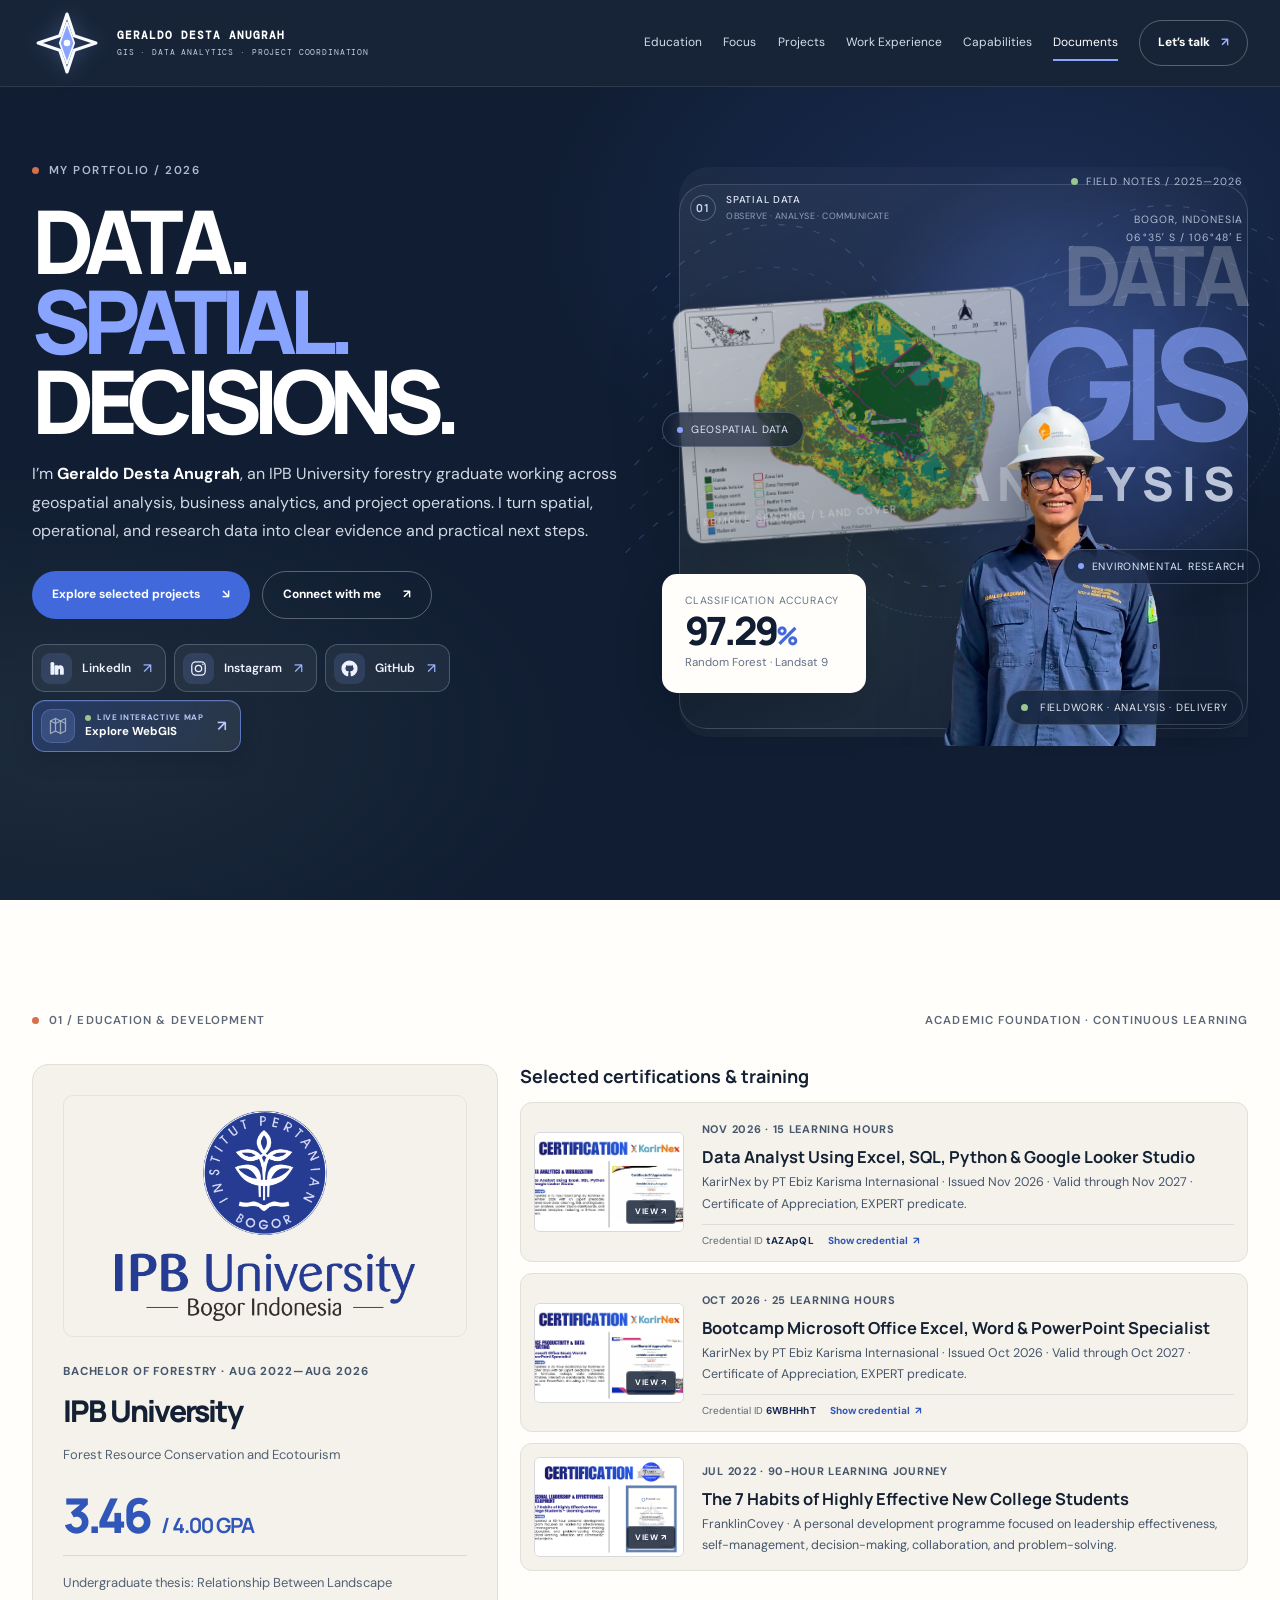
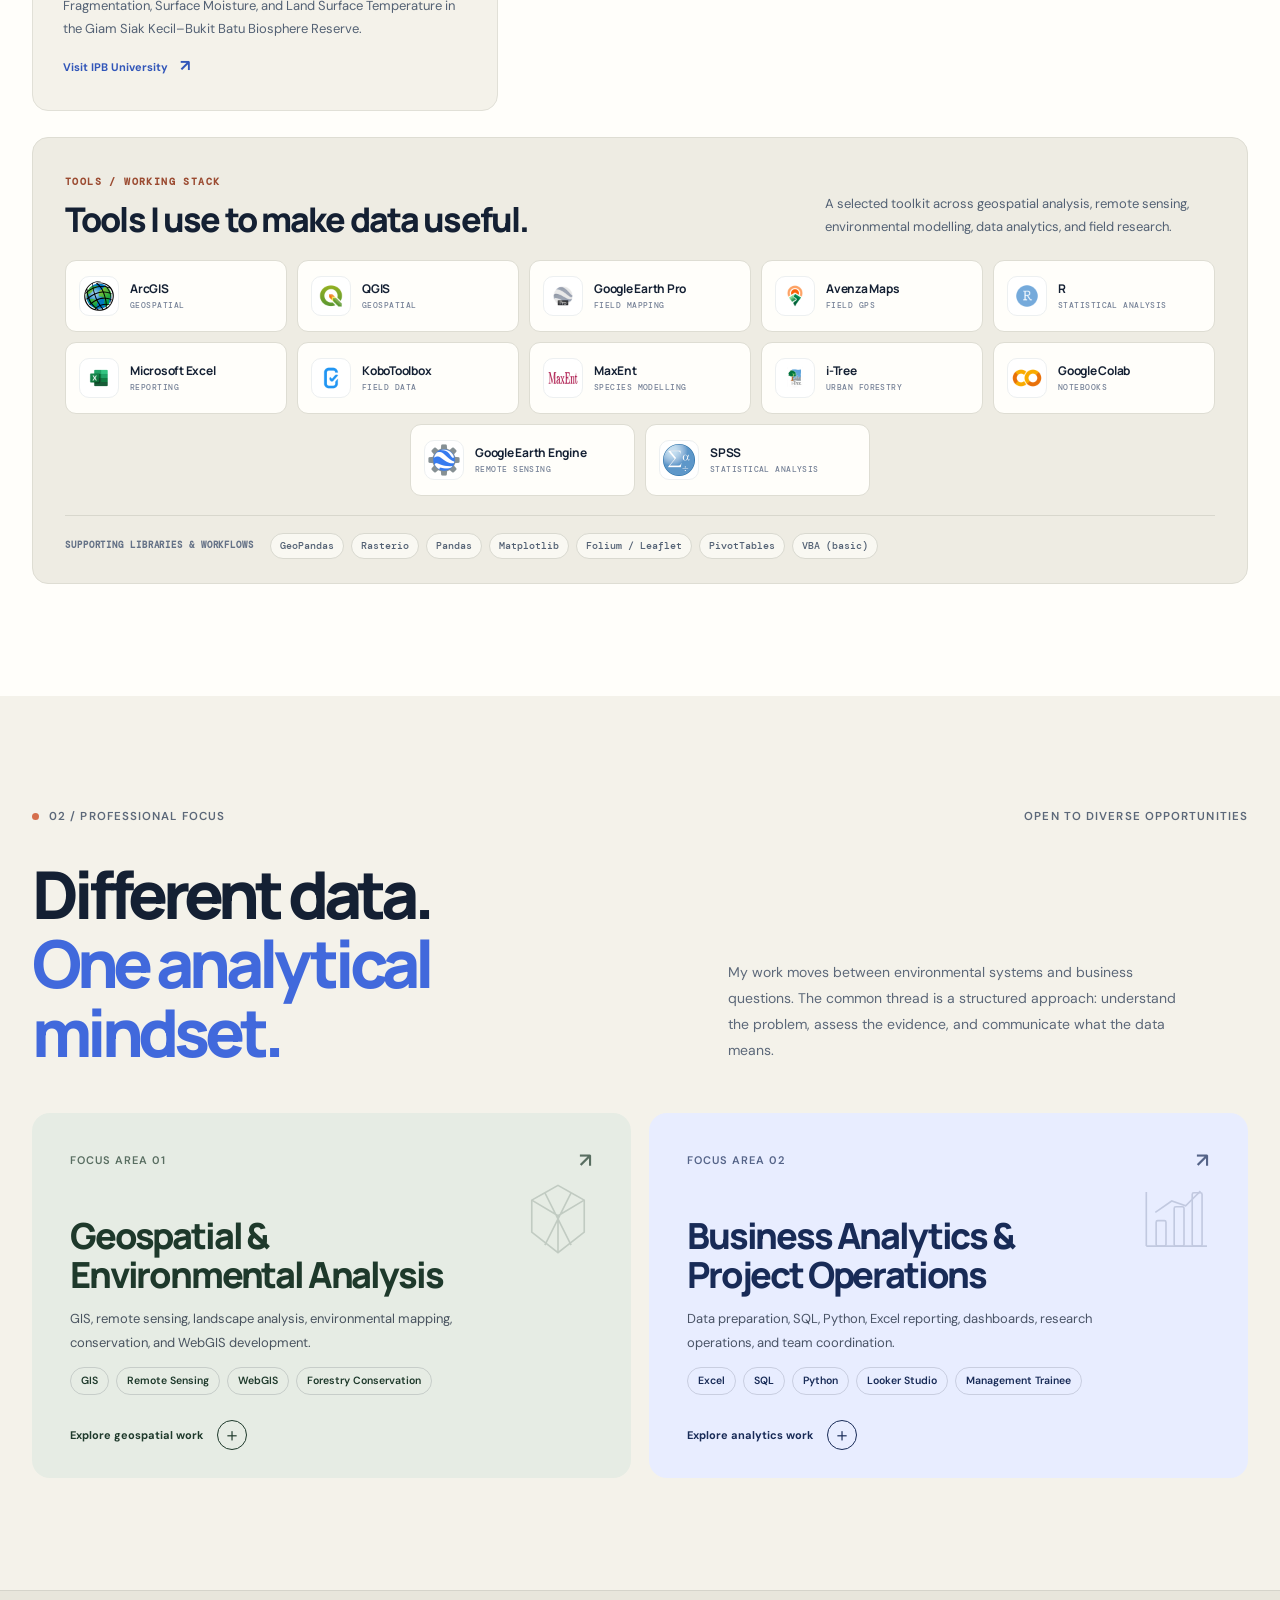
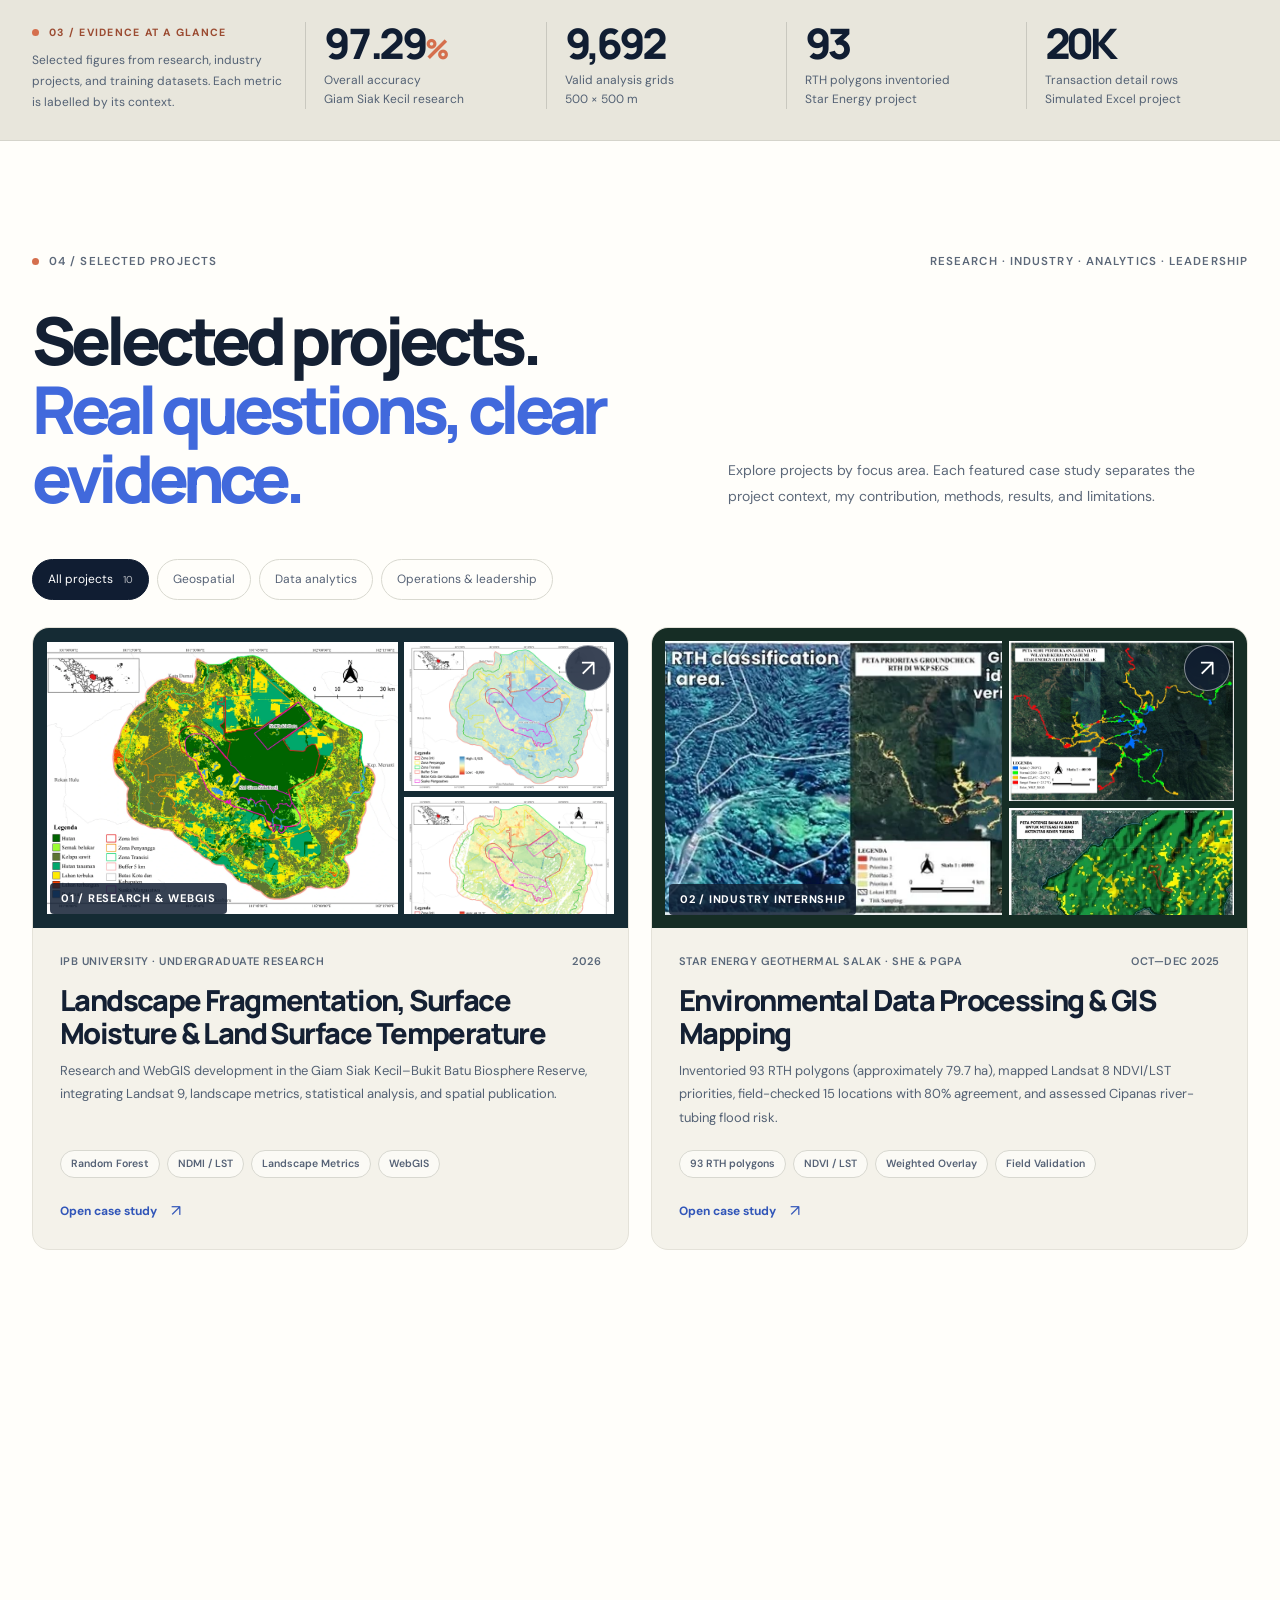
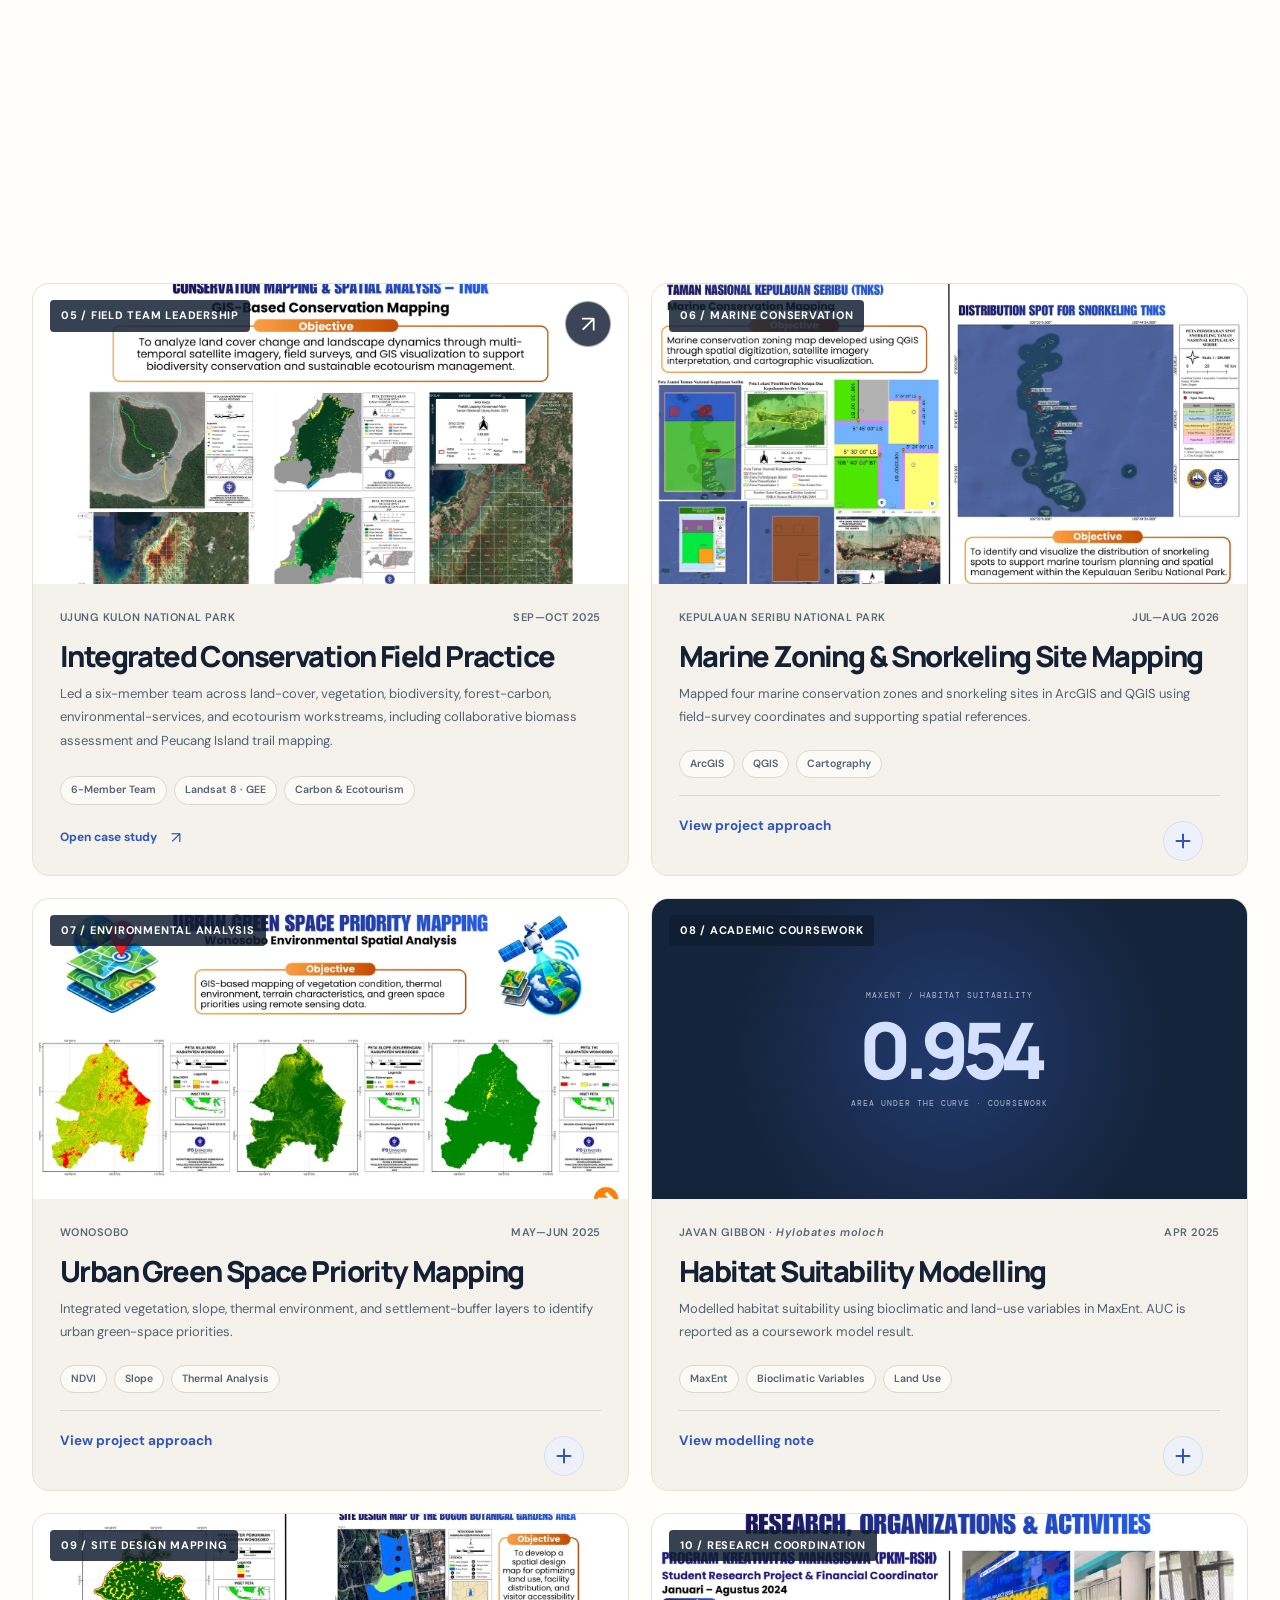
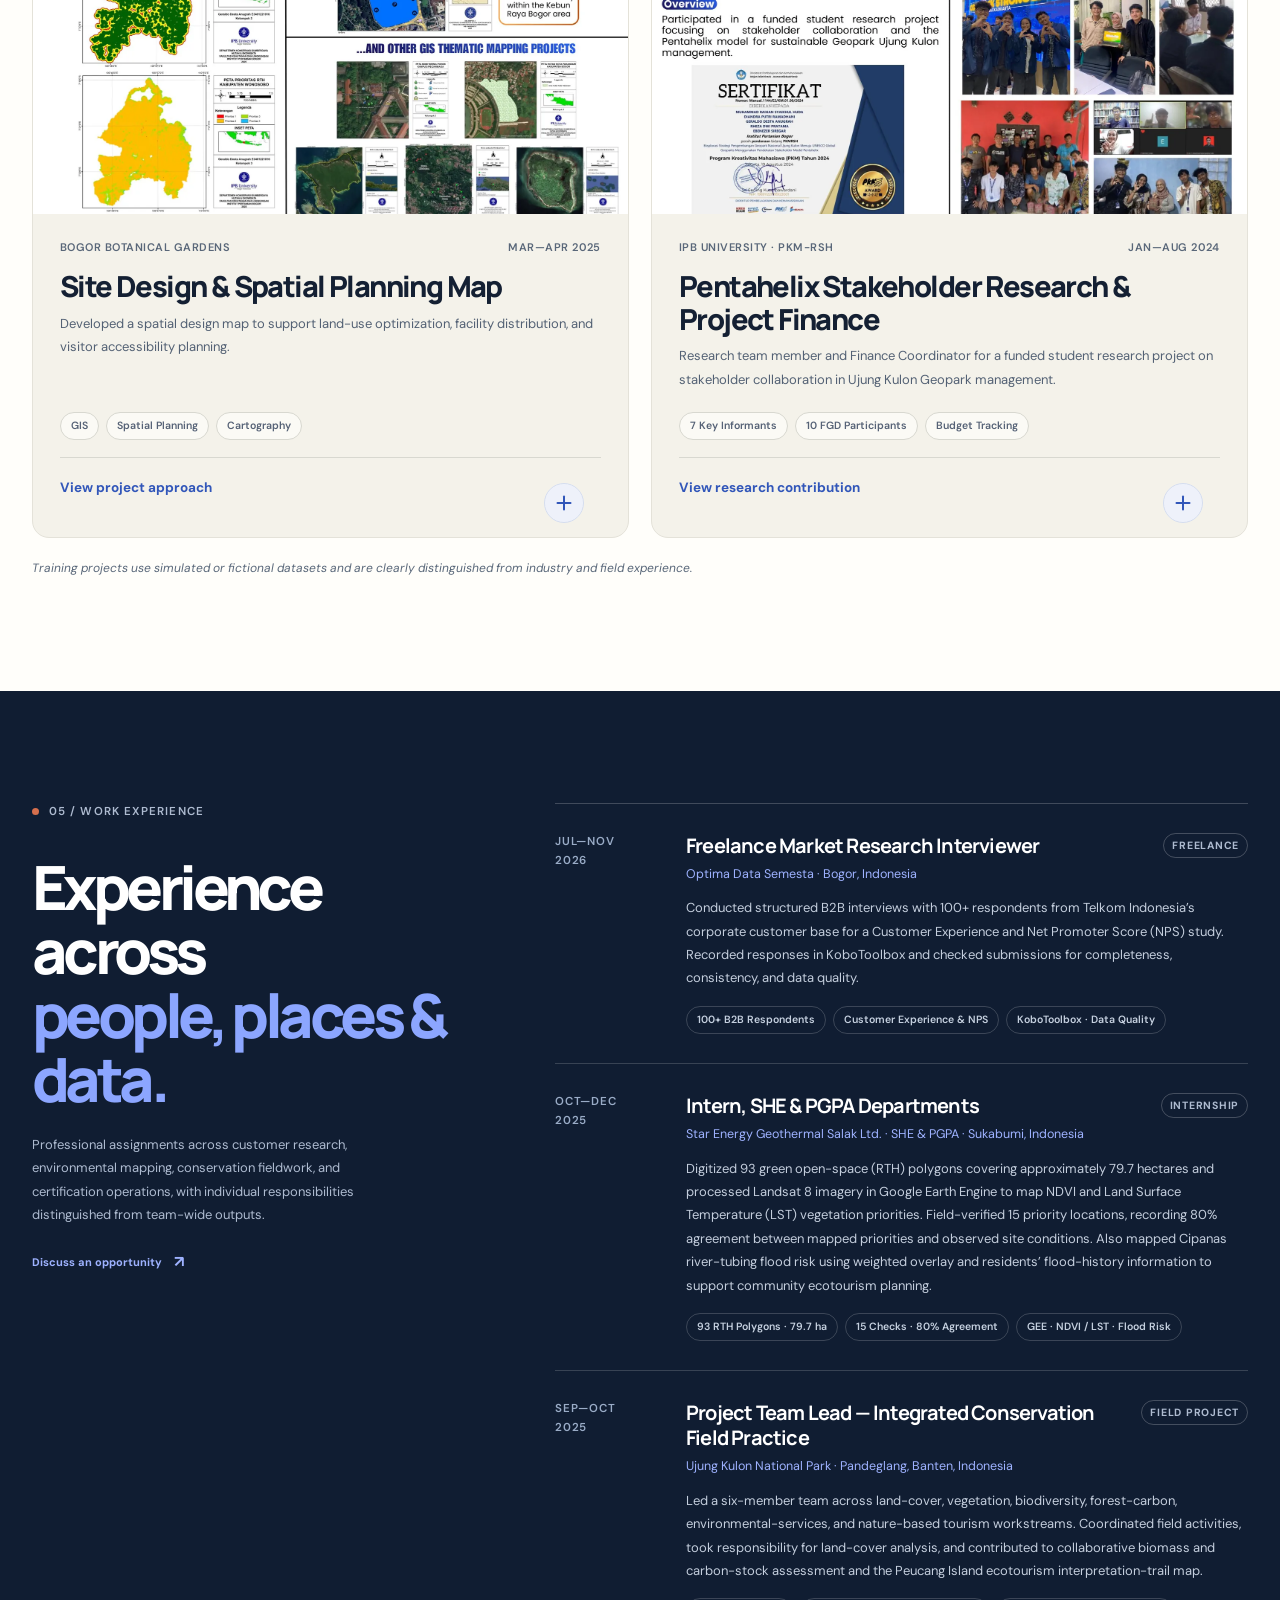
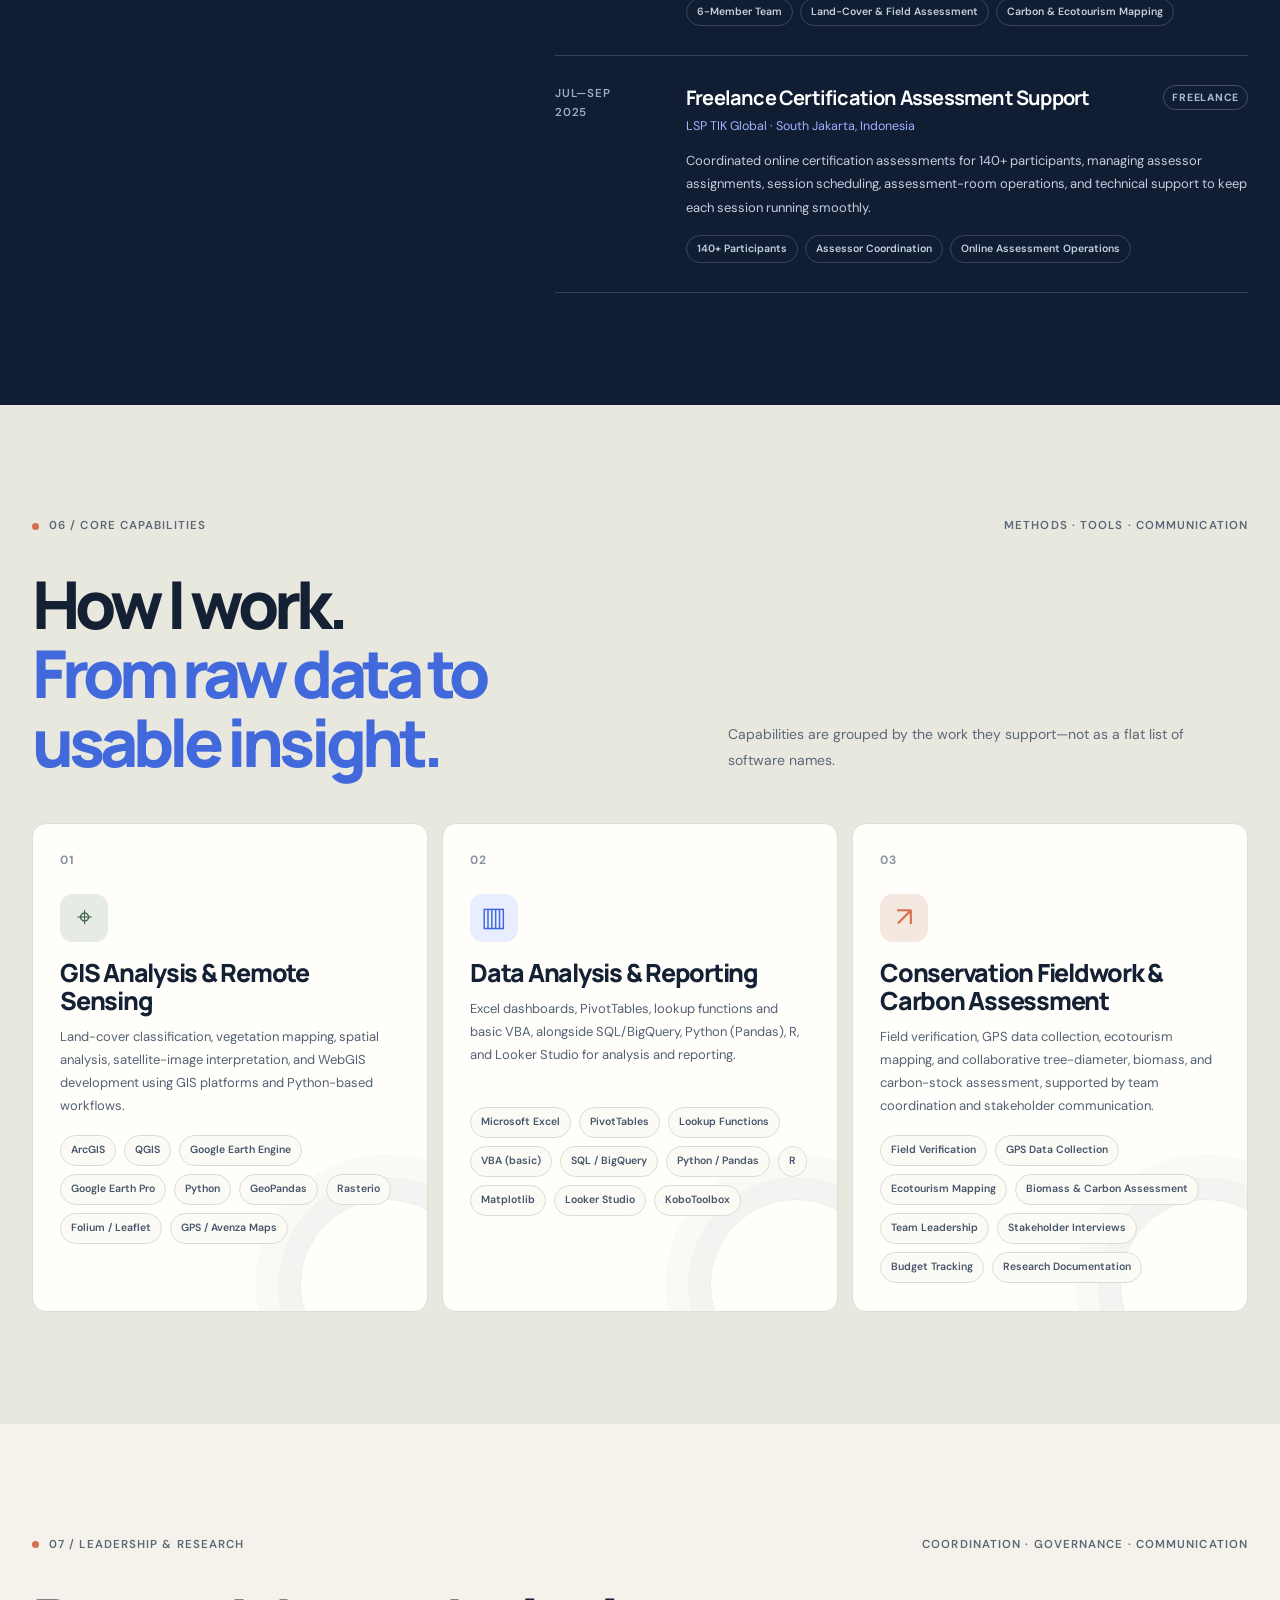
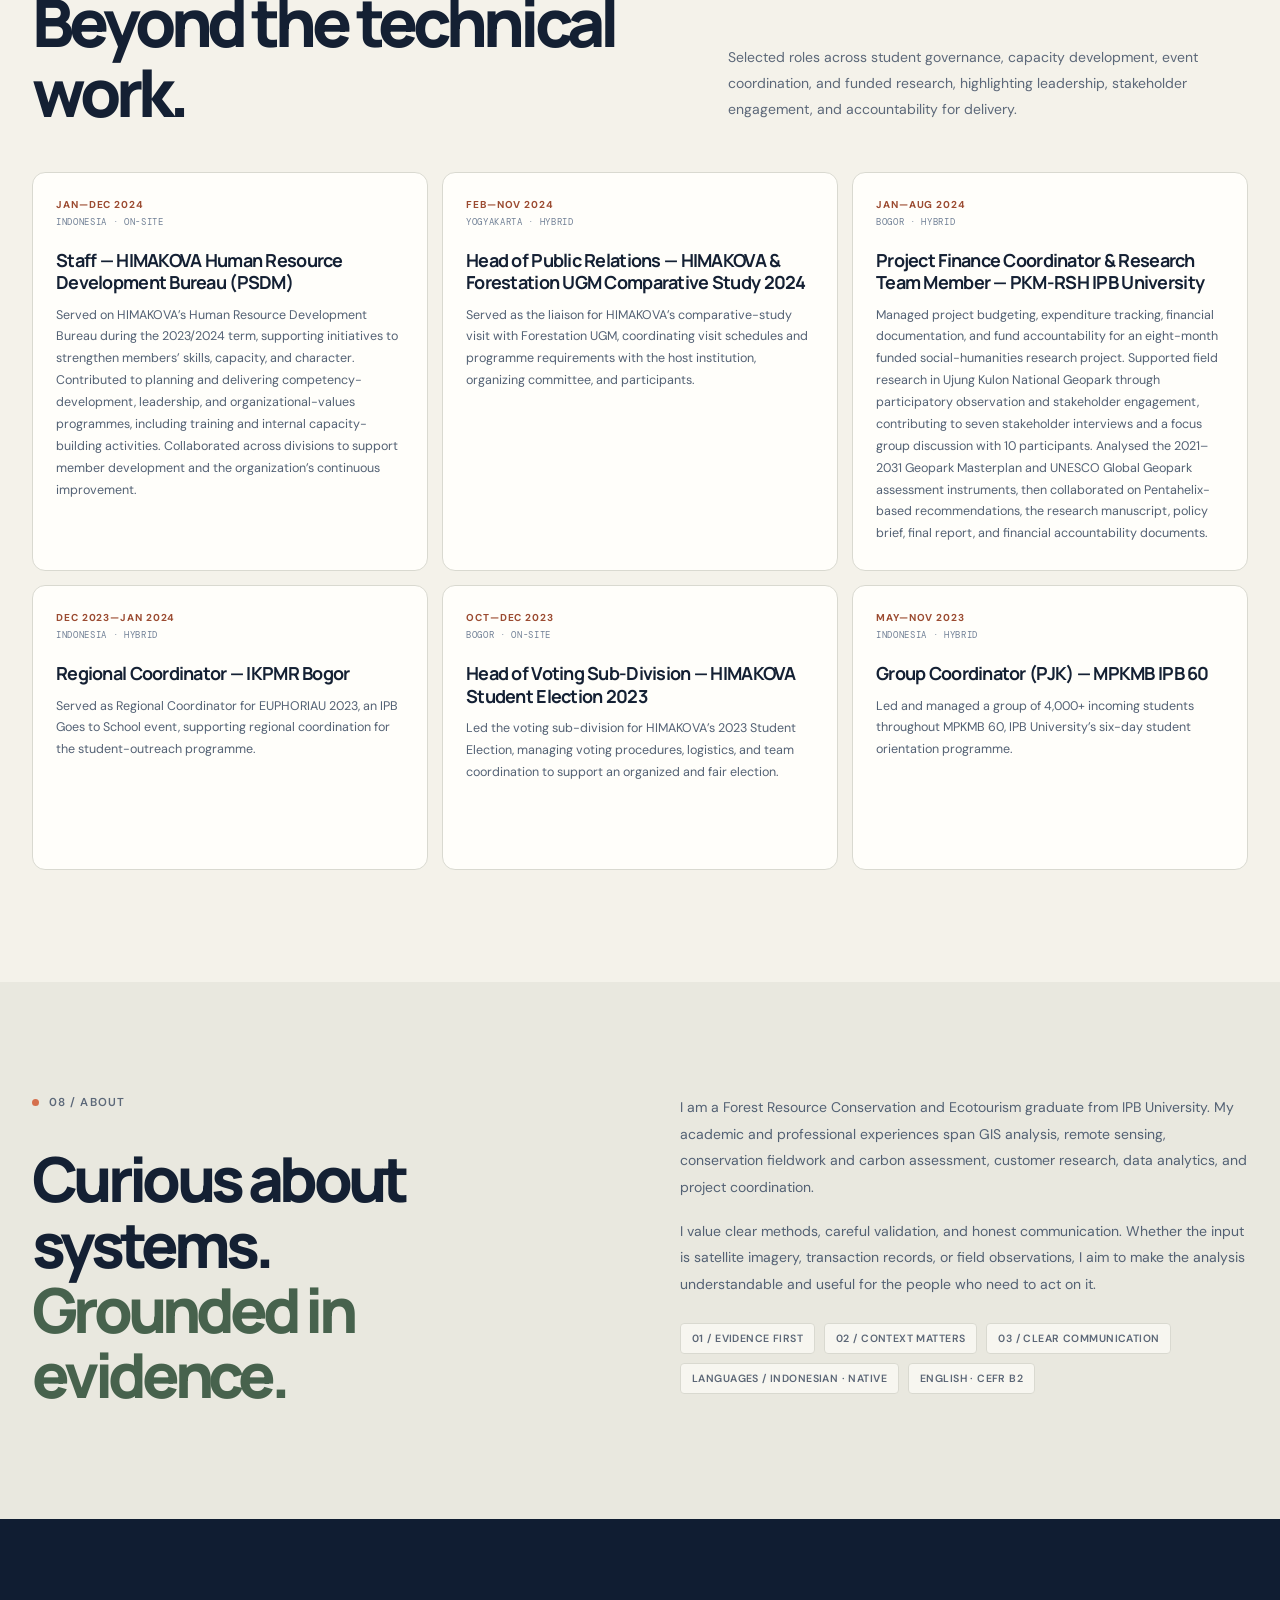
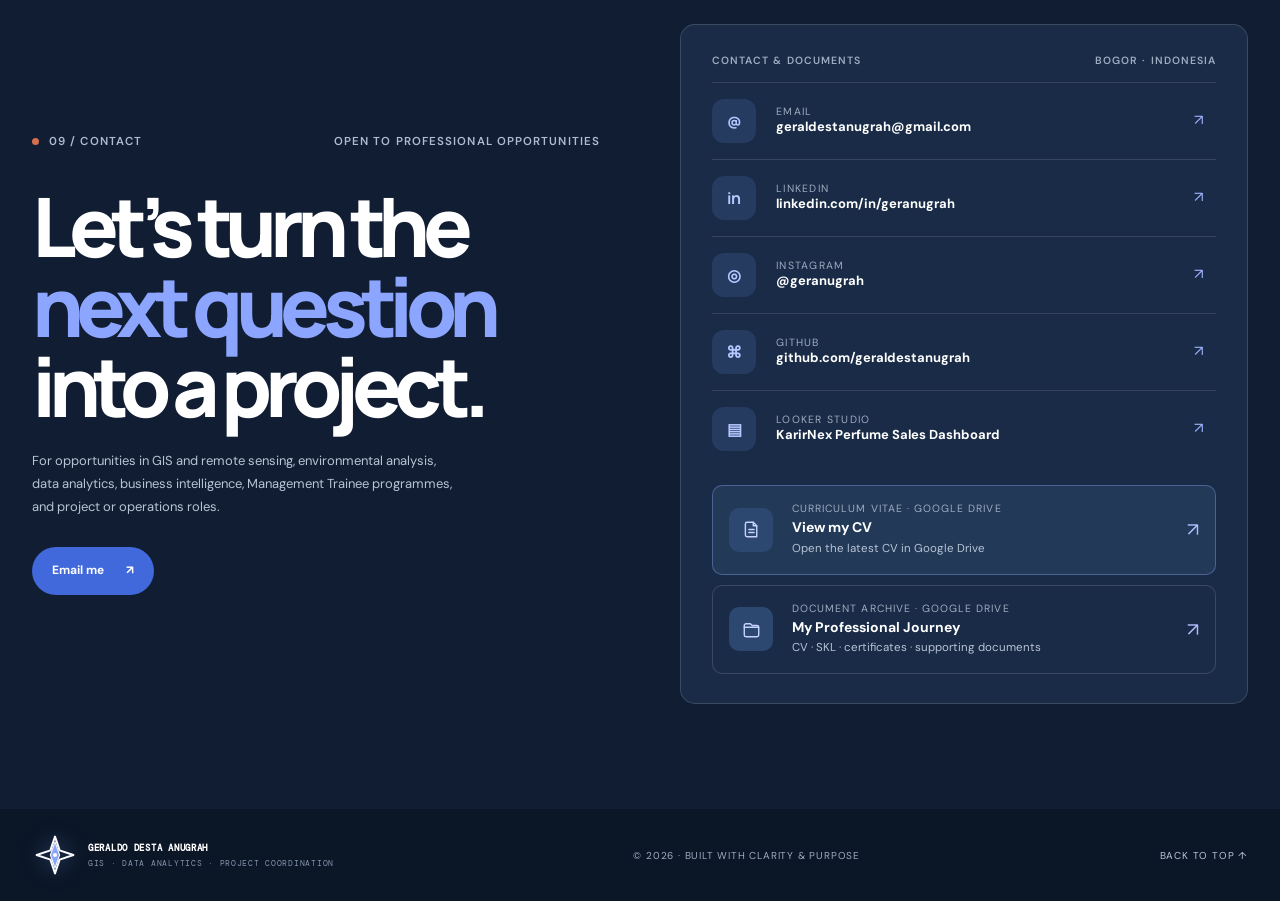
==== index.html @ cdfe3171 "Initial portfolio website release Personal portfolio featuring geospatial analysis, data analytics, " ====
<!doctype html>
<html lang="en">
<head>
  <meta charset="utf-8">
  <meta name="viewport" content="width=device-width, initial-scale=1">
  <meta name="theme-color" content="#101d32">
  <meta name="description" content="Portfolio of GIS, geospatial analysis, data analytics, environmental research, and project coordination by Geraldo Desta Anugrah.">
  <meta property="og:type" content="website">
  <meta property="og:title" content="Geraldo Desta Anugrah | GIS, Data Analytics & Project Coordination Portfolio">
  <meta property="og:description" content="Portfolio of GIS, geospatial analysis, data analytics, environmental research, and project coordination by Geraldo Desta Anugrah.">
  <meta property="og:image" content="assets/images/og-cover.webp">
  <meta name="twitter:card" content="summary_large_image">
  <title>Geraldo Desta Anugrah | GIS, Data Analytics & Project Coordination Portfolio</title>
  <link rel="canonical" href="https://geraldestanugrah.github.io/">
  <script type="application/ld+json">
  {
    "@context": "https://schema.org",
    "@type": "Person",
    "name": "Geraldo Desta Anugrah",
    "description": "IPB University forestry graduate with project experience in GIS, geospatial analysis, data analytics, environmental research, and project coordination.",
    "knowsAbout": ["GIS", "Remote Sensing", "Data Analytics", "Environmental Analysis", "Research", "Project Operations"],
    "email": "mailto:geraldestanugrah@gmail.com",
    "alumniOf": {"@type": "CollegeOrUniversity", "name": "IPB University"},
    "sameAs": [
      "https://www.linkedin.com/in/geranugrah/",
      "https://www.instagram.com/geranugrah/",
      "https://github.com/geraldestanugrah"
    ]
  }
  </script>
  <link rel="icon" type="image/svg+xml" href="assets/images/favicon.svg">
  <link rel="preconnect" href="https://fonts.googleapis.com">
  <link rel="preconnect" href="https://fonts.gstatic.com" crossorigin>
  <link href="https://fonts.googleapis.com/css2?family=DM+Mono:wght@400;500&family=DM+Sans:wght@400;500;600;700&family=Manrope:wght@400;500;600;700;800&display=swap" rel="stylesheet">
  <link rel="stylesheet" href="assets/css/styles.css">
  <link rel="sitemap" type="application/xml" href="sitemap.xml">
</head>
<body class="home-page">
  <div class="reading-progress" aria-hidden="true"><span id="reading-progress"></span></div>
  <a class="skip-link" href="#main">Skip to content</a>
  <header class="site-header" id="top">
    <div class="container nav-wrap">
      <a class="brand" href="#home" aria-label="Geraldo Desta Anugrah home">
        <span class="brand-mark" aria-hidden="true"><svg viewBox="0 0 64 64" focusable="false"><path class="compass-outer" d="M32 4 39 25 60 32 39 39 32 60 25 39 4 32 25 25Z"/><path class="compass-needle" d="M32 12 39 32 32 52 25 32Z"/><circle class="compass-core" cx="32" cy="32" r="3.2"/></svg></span>
        <span class="brand-copy">GERALDO DESTA ANUGRAH<small>GIS · DATA ANALYTICS · PROJECT COORDINATION</small></span>
      </a>
      <button class="menu-toggle" type="button" aria-label="Open navigation" aria-expanded="false" aria-controls="primary-nav"><span></span><span></span></button>
      <nav class="primary-nav" id="primary-nav" aria-label="Primary navigation">
        <a href="#education">Education</a><a href="#pathways">Focus</a><a href="#work">Projects</a><a href="#experience">Work Experience</a><a href="#capabilities">Capabilities</a><a href="#contact">Documents</a><a class="nav-contact" href="#contact">Let’s talk <span aria-hidden="true">↗</span></a>
      </nav>
    </div>
  </header>

  <main id="main">
    <section class="hero" id="home">
      <div class="hero-grid container">
        <div class="hero-copy">
          <p class="eyebrow eyebrow-light"><span></span> MY PORTFOLIO / 2026</p>
          <h1><span>DATA.</span><span class="hero-word-accent">SPATIAL.</span><span>DECISIONS.</span></h1>
          <p class="hero-lede">I’m <strong>Geraldo Desta Anugrah</strong>, an IPB University forestry graduate working across geospatial analysis, business analytics, and project operations. I turn spatial, operational, and research data into clear evidence and practical next steps.</p>
          <div class="hero-actions">
            <a class="button button-primary" href="#work">Explore selected projects <span aria-hidden="true">↘</span></a>
            <a class="button button-ghost" href="#contact">Connect with me <span aria-hidden="true">↗</span></a>
          </div>
          <div class="hero-socials" aria-label="Professional profiles">
            <a class="hero-social-link" href="https://www.linkedin.com/in/geranugrah/" target="_blank" rel="noopener noreferrer" aria-label="Open LinkedIn profile">
              <span class="hero-social-icon" aria-hidden="true"><svg viewBox="0 0 24 24"><path d="M5.2 8.8h3.2V19H5.2zM6.8 4.6a1.85 1.85 0 1 0 0 3.7 1.85 1.85 0 0 0 0-3.7ZM10.4 8.8h3.05v1.4h.04c.43-.81 1.48-1.66 3.05-1.66 3.26 0 3.86 2.14 3.86 4.92V19h-3.2v-4.9c0-1.17-.02-2.68-1.63-2.68-1.63 0-1.88 1.27-1.88 2.6V19h-3.2z"/></svg></span>
              <span>LinkedIn</span><b aria-hidden="true">↗</b>
            </a>
            <a class="hero-social-link" href="https://www.instagram.com/geranugrah/" target="_blank" rel="noopener noreferrer" aria-label="Open Instagram profile">
              <span class="hero-social-icon" aria-hidden="true"><svg viewBox="0 0 24 24"><rect x="3.5" y="3.5" width="17" height="17" rx="5"/><circle cx="12" cy="12" r="4"/><circle class="icon-dot" cx="17.6" cy="6.7" r="1"/></svg></span>
              <span>Instagram</span><b aria-hidden="true">↗</b>
            </a>
            <a class="hero-social-link" href="https://github.com/geraldestanugrah" target="_blank" rel="noopener noreferrer" aria-label="Open GitHub profile">
              <span class="hero-social-icon" aria-hidden="true"><svg viewBox="0 0 24 24"><path d="M12 2.8a9.4 9.4 0 0 0-2.97 18.32c.47.09.64-.2.64-.45v-1.72c-2.62.57-3.17-1.11-3.17-1.11-.43-1.1-1.05-1.39-1.05-1.39-.86-.59.07-.58.07-.58.95.07 1.45.97 1.45.97.84 1.44 2.2 1.02 2.74.78.08-.61.33-1.02.6-1.25-2.09-.24-4.29-1.05-4.29-4.65 0-1.03.37-1.87.97-2.53-.1-.24-.42-1.2.09-2.5 0 0 .79-.25 2.58.97a8.95 8.95 0 0 1 4.7 0c1.79-1.22 2.58-.97 2.58-.97.51 1.3.19 2.26.09 2.5.6.66.97 1.5.97 2.53 0 3.61-2.2 4.4-4.3 4.64.34.3.64.87.64 1.76v2.55c0 .25.17.54.65.45A9.4 9.4 0 0 0 12 2.8Z"/></svg></span>
              <span>GitHub</span><b aria-hidden="true">↗</b>
            </a>
            <a class="hero-webgis-link" href="https://geraldestanugrah.github.io/webgis-cagar_biosfer_giam_siak_kecil_bukit_batu/" target="_blank" rel="noopener noreferrer" aria-label="Open live WebGIS for Giam Siak Kecil–Bukit Batu Biosphere Reserve">
              <span class="hero-webgis-icon" aria-hidden="true"><svg viewBox="0 0 24 24" focusable="false"><path d="m3 6 6-3 6 3 6-3v15l-6 3-6-3-6 3V6Z"/><path d="M9 3v15M15 6v15"/><path d="m3 6 6 3 6-3 6 3"/></svg></span>
              <span class="hero-webgis-copy"><small><i class="webgis-live-dot"></i> LIVE INTERACTIVE MAP</small><strong>Explore WebGIS</strong></span>
              <b aria-hidden="true">↗</b>
            </a>
          </div>
        </div>
        <div class="hero-visual hero-visual-v52" aria-label="Portrait and visual composition representing data analytics, GIS, remote sensing, and field research">
          <svg class="hero-contours" viewBox="0 0 640 560" preserveAspectRatio="none" aria-hidden="true">
            <path d="M-30 122C62 34 157 42 213 103S342 181 415 103 563 19 675 75"/>
            <path d="M-35 164C58 76 153 84 209 145S338 223 411 145 559 61 671 117"/>
            <path d="M-40 207C53 119 148 127 204 188S333 266 406 188 554 104 666 160"/>
            <path d="M-45 250C48 162 143 170 199 231S328 309 401 231 549 147 661 203"/>
            <path d="M-50 293C43 205 138 213 194 274S323 352 396 274 544 190 656 246"/>
            <path d="M-55 336C38 248 133 256 189 317S318 395 391 317 539 233 651 289"/>
            <path d="M-60 379C33 291 128 299 184 360S313 438 386 360 534 276 646 332"/>
          </svg>
          <div class="hero-visual-kicker"><span class="hero-live-dot"></span> FIELD NOTES / 2025—2026</div>
          <div class="hero-orbit hero-orbit-one" aria-hidden="true"></div>
          <div class="hero-orbit hero-orbit-two" aria-hidden="true"></div>
          <div class="hero-data-stamp" aria-hidden="true"><span>01</span><b>SPATIAL DATA</b><small>OBSERVE · ANALYSE · COMMUNICATE</small></div>
          <div class="hero-visual-title" aria-hidden="true">
            <span class="visual-word visual-word-data">DATA</span>
            <span class="visual-word visual-word-gis">GIS</span>
            <span class="visual-word visual-word-analysis">ANALYSIS</span>
          </div>
          <div class="hero-map-card">
            <img src="assets/images/maps/lulc.webp" alt="Land-cover classification map of the Giam Siak Kecil–Bukit Batu Biosphere Reserve">
            <span class="map-card-label">REMOTE SENSING / LAND COVER</span>
          </div>
          <div class="hero-portrait-card">
            <img src="assets/images/portrait.webp" alt="Geraldo Desta Anugrah during field internship at Star Energy Geothermal Salak" fetchpriority="high" decoding="async">
          </div>
          <div class="hero-chip hero-chip-one"><span></span> GEOSPATIAL DATA</div>
          <div class="hero-chip hero-chip-two"><span></span> ENVIRONMENTAL RESEARCH</div>
          <div class="hero-stat-card"><small>CLASSIFICATION ACCURACY</small><strong data-count="97.29" data-decimals="2">97.29<span>%</span></strong><span>Random Forest · Landsat 9</span></div>
          <div class="hero-coordinate">BOGOR, INDONESIA<br>06°35′ S / 106°48′ E</div>
          <div class="portrait-caption"><span class="status-dot"></span> FIELDWORK · ANALYSIS · DELIVERY</div>
        </div>
      </div>
      <div class="hero-bottom container"><span>PORTFOLIO / 2026</span><span class="hero-bottom-line"></span><span>SCROLL TO EXPLORE ↓</span></div>
    </section>

    <section class="education-section section-pad" id="education">
      <div class="container">
        <div class="section-kicker"><span>01 / EDUCATION & DEVELOPMENT</span><span>ACADEMIC FOUNDATION · CONTINUOUS LEARNING</span></div>
        <div class="education-grid">
          <article class="education-card">
            <div class="education-logo-wrap"><img src="assets/images/ipb-university-logo.png" alt="Official IPB University logo"></div>
            <div class="education-label">BACHELOR OF FORESTRY · AUG 2022—AUG 2026</div>
            <h3>IPB University</h3><p>Forest Resource Conservation and Ecotourism</p>
            <div class="education-gpa"><strong>3.46</strong><span>/ 4.00 GPA</span></div>
            <p class="education-note">Undergraduate thesis: Relationship Between Landscape Fragmentation, Surface Moisture, and Land Surface Temperature in the Giam Siak Kecil–Bukit Batu Biosphere Reserve.</p>
            <a class="inline-link" href="https://www.ipb.ac.id/" target="_blank" rel="noopener">Visit IPB University <span>↗</span></a>
          </article>
          <div class="certifications-wrap">
            <h3>Selected certifications & training</h3>
            <div class="certification-list">
              <article class="cert-card">
                <button class="cert-image-trigger" type="button" data-lightbox data-caption="Data Analyst Using Excel, SQL, Python & Google Looker Studio — KarirNex certificate and learning overview" aria-label="View Data Analyst certificate">
                  <img src="assets/images/projects/certification-data-analytics.webp" alt="KarirNex Data Analyst Using Excel, SQL, Python and Google Looker Studio certificate" loading="lazy">
                </button>
                <div><span>NOV 2026 · 15 LEARNING HOURS</span><h4>Data Analyst Using Excel, SQL, Python & Google Looker Studio</h4><p>KarirNex by PT Ebiz Karisma Internasional · Issued Nov 2026 · Valid through Nov 2027 · Certificate of Appreciation, EXPERT predicate.</p><div class="cert-credential"><span>Credential ID <strong>tAZApQL</strong></span><a href="https://karirnex.com/c/tAZApQL" target="_blank" rel="noopener noreferrer">Show credential <span aria-hidden="true">↗</span></a></div></div>
              </article>
              <article class="cert-card">
                <button class="cert-image-trigger" type="button" data-lightbox data-caption="Microsoft Office Excel, Word & PowerPoint Specialist — KarirNex certificate and learning overview" aria-label="View Microsoft Office Specialist certificate">
                  <img src="assets/images/projects/certification-office-productivity.webp" alt="KarirNex Microsoft Office Excel, Word and PowerPoint Specialist certificate" loading="lazy">
                </button>
                <div><span>OCT 2026 · 25 LEARNING HOURS</span><h4>Bootcamp Microsoft Office Excel, Word & PowerPoint Specialist</h4><p>KarirNex by PT Ebiz Karisma Internasional · Issued Oct 2026 · Valid through Oct 2027 · Certificate of Appreciation, EXPERT predicate.</p><div class="cert-credential"><span>Credential ID <strong>6WBHHhT</strong></span><a href="https://karirnex.com/c/6WBHHhT" target="_blank" rel="noopener noreferrer">Show credential <span aria-hidden="true">↗</span></a></div></div>
              </article>
              <article class="cert-card">
                <button class="cert-image-trigger" type="button" data-lightbox data-caption="The 7 Habits of Highly Effective New College Students — FranklinCovey certificate and learning overview" aria-label="View FranklinCovey 7 Habits certificate">
                  <img src="assets/images/projects/certification-7-habits.png" alt="FranklinCovey The 7 Habits of Highly Effective New College Students certificate and 90-hour learning overview" loading="lazy">
                </button>
                <div><span>JUL 2022 · 90-HOUR LEARNING JOURNEY</span><h4>The 7 Habits of Highly Effective New College Students</h4><p>FranklinCovey · A personal development programme focused on leadership effectiveness, self-management, decision-making, collaboration, and problem-solving.</p></div>
              </article>
            </div>
          </div>
        </div>
        <div class="toolkit-panel" aria-labelledby="toolkit-title">
          <div class="toolkit-heading">
            <div>
              <span class="toolkit-kicker">TOOLS / WORKING STACK</span>
              <h3 id="toolkit-title">Tools I use to make data useful.</h3>
            </div>
            <p>A selected toolkit across geospatial analysis, remote sensing, environmental modelling, data analytics, and field research.</p>
          </div>
          <div class="toolkit-grid">
            <article class="tool-item" style="--tool-accent:#0879b9;--tool-bg:#e8f3f9">
              <span class="tool-icon tool-icon-image" aria-hidden="true"><img src="assets/images/tools/arcgis.png" alt=""></span>
              <span class="tool-copy"><strong>ArcGIS</strong><small>GEOSPATIAL</small></span>
            </article>
            <article class="tool-item" style="--tool-accent:#589632;--tool-bg:#edf5e8">
              <span class="tool-icon tool-icon-image" aria-hidden="true"><img src="assets/images/tools/qgis.png" alt=""></span>
              <span class="tool-copy"><strong>QGIS</strong><small>GEOSPATIAL</small></span>
            </article>
            <article class="tool-item" style="--tool-accent:#4b8b52;--tool-bg:#edf5e8">
              <span class="tool-icon tool-icon-image" aria-hidden="true"><img src="assets/images/tools/google-earth-pro.png" alt=""></span>
              <span class="tool-copy"><strong>Google Earth Pro</strong><small>FIELD MAPPING</small></span>
            </article>
            <article class="tool-item" style="--tool-accent:#3174a6;--tool-bg:#eaf1f7">
              <span class="tool-icon tool-icon-image" aria-hidden="true"><img src="assets/images/tools/avenza-maps.png" alt=""></span>
              <span class="tool-copy"><strong>Avenza Maps</strong><small>FIELD GPS</small></span>
            </article>
            <article class="tool-item" style="--tool-accent:#3476a8;--tool-bg:#eaf1f7">
              <span class="tool-icon tool-icon-image" aria-hidden="true"><img src="assets/images/tools/r.png" alt=""></span>
              <span class="tool-copy"><strong>R</strong><small>STATISTICAL ANALYSIS</small></span>
            </article>
            <article class="tool-item" style="--tool-accent:#167c48;--tool-bg:#e8f5ed">
              <span class="tool-icon tool-icon-image" aria-hidden="true"><img src="assets/images/tools/excel.png" alt=""></span>
              <span class="tool-copy"><strong>Microsoft Excel</strong><small>REPORTING</small></span>
            </article>
            <article class="tool-item" style="--tool-accent:#4967a8;--tool-bg:#edf0fa">
              <span class="tool-icon tool-icon-image" aria-hidden="true"><img src="assets/images/tools/kobotoolbox.png" alt=""></span>
              <span class="tool-copy"><strong>KoboToolbox</strong><small>FIELD DATA</small></span>
            </article>
            <article class="tool-item" style="--tool-accent:#e0a21a;--tool-bg:#fff6df">
              <span class="tool-icon tool-icon-image" aria-hidden="true"><img src="assets/images/tools/maxent.png" alt=""></span>
              <span class="tool-copy"><strong>MaxEnt</strong><small>SPECIES MODELLING</small></span>
            </article>
            <article class="tool-item" style="--tool-accent:#3c8a5b;--tool-bg:#eaf4ed">
              <span class="tool-icon tool-icon-image" aria-hidden="true"><img src="assets/images/tools/itree.png" alt=""></span>
              <span class="tool-copy"><strong>i-Tree</strong><small>URBAN FORESTRY</small></span>
            </article>
            <article class="tool-item" style="--tool-accent:#e8712a;--tool-bg:#fff0e6">
              <span class="tool-icon tool-icon-image" aria-hidden="true"><img src="assets/images/tools/google-colab.png" alt=""></span>
              <span class="tool-copy"><strong>Google Colab</strong><small>NOTEBOOKS</small></span>
            </article>
          </div>
          <div class="toolkit-extra-row" aria-label="Additional tools">
            <article class="tool-item" style="--tool-accent:#3478df;--tool-bg:#eaf1fb">
              <span class="tool-icon tool-icon-image" aria-hidden="true"><img src="assets/images/tools/google-earth-engine.png" alt="" loading="lazy"></span>
              <span class="tool-copy"><strong>Google Earth Engine</strong><small>REMOTE SENSING</small></span>
            </article>
            <article class="tool-item" style="--tool-accent:#2d76a8;--tool-bg:#eaf2f8">
              <span class="tool-icon tool-icon-image" aria-hidden="true"><img src="assets/images/tools/spss.png" alt="" loading="lazy"></span>
              <span class="tool-copy"><strong>SPSS</strong><small>STATISTICAL ANALYSIS</small></span>
            </article>
          </div>
          <div class="toolkit-supporting">
            <span>SUPPORTING LIBRARIES & WORKFLOWS</span>
            <div><b>GeoPandas</b><b>Rasterio</b><b>Pandas</b><b>Matplotlib</b><b>Folium / Leaflet</b><b>PivotTables</b><b>VBA (basic)</b></div>
          </div>
        </div>
      </div>
    </section>

    <section class="pathways-section section-pad" id="pathways">
      <div class="container">
        <div class="section-kicker"><span>02 / PROFESSIONAL FOCUS</span><span>OPEN TO DIVERSE OPPORTUNITIES</span></div>
        <div class="pathway-heading">
          <h2>Different data.<br><em>One analytical mindset.</em></h2>
          <p>My work moves between environmental systems and business questions. The common thread is a structured approach: understand the problem, assess the evidence, and communicate what the data means.</p>
        </div>
        <div class="pathway-grid">
          <a class="pathway-card pathway-geo" href="#work" data-jump-filter="geospatial">
            <div class="pathway-top"><span>FOCUS AREA 01</span><span class="pathway-icon">↗</span></div>
            <div class="pathway-symbol" aria-hidden="true"><svg viewBox="0 0 100 100"><path d="M50 9 82 27 82 66 50 91 18 66 18 27Z"/><path d="M18 27 50 46 82 27M50 46V91M34 18 66 82M66 18 34 82"/></svg></div>
            <h3>Geospatial &<br>Environmental Analysis</h3>
            <p>GIS, remote sensing, landscape analysis, environmental mapping, conservation, and WebGIS development.</p>
            <div class="pathway-tags"><span>GIS</span><span>Remote Sensing</span><span>WebGIS</span><span>Forestry Conservation</span></div>
            <span class="pathway-link">Explore geospatial work <b>＋</b></span>
          </a>
          <a class="pathway-card pathway-data" href="#work" data-jump-filter="analytics">
            <div class="pathway-top"><span>FOCUS AREA 02</span><span class="pathway-icon">↗</span></div>
            <div class="pathway-symbol" aria-hidden="true"><svg viewBox="0 0 100 100"><path d="M15 83V17M15 83H89"/><rect x="27" y="52" width="12" height="31" rx="2"/><rect x="49" y="35" width="12" height="48" rx="2"/><rect x="71" y="18" width="12" height="65" rx="2"/><path d="m26 42 20-14 17 6 18-18"/></svg></div>
            <h3>Business Analytics &<br>Project Operations</h3>
            <p>Data preparation, SQL, Python, Excel reporting, dashboards, research operations, and team coordination.</p>
            <div class="pathway-tags"><span>Excel</span><span>SQL</span><span>Python</span><span>Looker Studio</span><span>Management Trainee</span></div>
            <span class="pathway-link">Explore analytics work <b>＋</b></span>
          </a>
        </div>
      </div>
    </section>

    <section class="metrics-section">
      <div class="container metrics-wrap">
        <div class="metrics-intro"><span class="eyebrow-dark">03 / EVIDENCE AT A GLANCE</span><p>Selected figures from research, industry projects, and training datasets. Each metric is labelled by its context.</p></div>
        <div class="metric-cell"><strong>97.29<span>%</span></strong><span>Overall accuracy<br>Giam Siak Kecil research</span></div>
        <div class="metric-cell"><strong data-count="9692">9,692</strong><span>Valid analysis grids<br>500 × 500 m</span></div>
        <div class="metric-cell"><strong data-count="93">93</strong><span>RTH polygons inventoried<br>Star Energy project</span></div>
        <div class="metric-cell"><strong data-count="20" data-suffix="K">20K</strong><span>Transaction detail rows<br>Simulated Excel project</span></div>
      </div>
    </section>

    <section class="work-section section-pad" id="work">
      <div class="container">
        <div class="section-kicker"><span>04 / SELECTED PROJECTS</span><span>RESEARCH · INDUSTRY · ANALYTICS · LEADERSHIP</span></div>
        <div class="section-heading-row">
          <h2>Selected projects.<br><em>Real questions, clear evidence.</em></h2>
          <p>Explore projects by focus area. Each featured case study separates the project context, my contribution, methods, results, and limitations.</p>
        </div>
        <div class="project-filters" role="group" aria-label="Filter selected projects">
          <button type="button" class="filter-button active" data-filter="all" aria-pressed="true">All projects <span>10</span></button>
          <button type="button" class="filter-button" data-filter="geospatial" aria-pressed="false">Geospatial</button>
          <button type="button" class="filter-button" data-filter="analytics" aria-pressed="false">Data analytics</button>
          <button type="button" class="filter-button" data-filter="operations" aria-pressed="false">Operations & leadership</button>
        </div>

        <div class="project-grid" id="project-grid">
          <a class="project-card project-featured project-giam" href="projects/giam-siak-kecil.html" data-categories="geospatial research">
            <div class="project-visual giam-visual">
              <div class="giam-main"><img data-lightbox title="Click to enlarge image" src="assets/images/maps/lulc.webp" alt="Land-cover classification map" loading="lazy"></div>
              <div class="giam-stack"><img data-lightbox title="Click to enlarge image" src="assets/images/maps/ndmi.webp" alt="NDMI map" loading="lazy"><img data-lightbox title="Click to enlarge image" src="assets/images/maps/lst.webp" alt="Land surface temperature map" loading="lazy"></div>
              <span class="visual-index">01 / RESEARCH & WEBGIS</span>
              <span class="card-open-icon" aria-hidden="true">↗</span>
            </div>
            <div class="project-card-copy"><div class="project-meta"><span>IPB UNIVERSITY · UNDERGRADUATE RESEARCH</span><span>2026</span></div><h3>Landscape Fragmentation, Surface Moisture & Land Surface Temperature</h3><p>Research and WebGIS development in the Giam Siak Kecil–Bukit Batu Biosphere Reserve, integrating Landsat 9, landscape metrics, statistical analysis, and spatial publication.</p><div class="project-tags"><span>Random Forest</span><span>NDMI / LST</span><span>Landscape Metrics</span><span>WebGIS</span></div><span class="project-open">Open case study <b>↗</b></span></div>
          </a>

          <a class="project-card project-featured project-star" href="projects/star-energy.html" data-categories="geospatial operations industry">
            <div class="project-visual star-visual">
              <div class="star-visual-main"><img data-lightbox title="Click to enlarge image" src="assets/images/projects/star-rth-priority.webp" alt="Green open-space priority mapping at Star Energy" loading="lazy"></div>
              <div class="star-visual-side"><img data-lightbox title="Click to enlarge image" src="assets/images/projects/star-lst-report-map.webp" alt="Land surface temperature map" loading="lazy"><img data-lightbox title="Click to enlarge image" src="assets/images/projects/star-flood-risk.webp" alt="Cipanas river tubing flood-risk map" loading="lazy"></div>
              <span class="visual-index">02 / INDUSTRY INTERNSHIP</span>
              <span class="card-open-icon" aria-hidden="true">↗</span>
            </div>
            <div class="project-card-copy"><div class="project-meta"><span>STAR ENERGY GEOTHERMAL SALAK · SHE & PGPA</span><span>OCT—DEC 2025</span></div><h3>Environmental Data Processing & GIS Mapping</h3><p>Inventoried 93 RTH polygons (approximately 79.7 ha), mapped Landsat 8 NDVI/LST priorities, field-checked 15 locations with 80% agreement, and assessed Cipanas river-tubing flood risk.</p><div class="project-tags"><span>93 RTH polygons</span><span>NDVI / LST</span><span>Weighted Overlay</span><span>Field Validation</span></div><span class="project-open">Open case study <b>↗</b></span></div>
          </a>

          <a class="project-card project-featured project-annyeong" href="projects/annyeongbap.html" data-categories="analytics">
            <div class="project-visual dashboard-visual"><img data-lightbox title="Click to enlarge image" src="assets/images/projects/annyeongbap-dashboard.webp" alt="Annyeongbap 2025 Excel sales dashboard" loading="lazy"><span class="visual-index">03 / BUSINESS ANALYTICS</span><span class="card-open-icon" aria-hidden="true">↗</span></div>
            <div class="project-card-copy"><div class="project-meta"><span>KARIRNEX · SIMULATED TRAINING DATA</span><span>OCT—NOV 2026</span></div><h3>Annyeongbap Sales Performance Analysis</h3><p>Analysed 20,000 item-level rows across 7,184 unique orders and built an Excel dashboard with PivotTables, slicers, and VBA automation. Reconciliation identified a Rp692,200 discrepancy against the source workbook.</p><div class="project-tags"><span>20,000 Rows · 7,184 Orders</span><span>Rp692,200 Reconciliation</span><span>Excel · PivotTables · VBA</span></div><span class="project-open">Open case study <b>↗</b></span></div>
          </a>

          <a class="project-card project-featured project-karirnex" href="projects/karirnex-perfume.html" data-categories="analytics">
            <div class="project-visual karirnex-visual">
              <div class="chart-visual-head"><span>RETAIL PERFORMANCE / 2025</span><strong>Rp 8.39B</strong><small>NET SALES · COMPLETED ORDERS</small></div>
              <div class="chart-bars" aria-label="Net sales by channel visualisation"><span style="--bar:100%"><i>Offline store</i></span><span style="--bar:46.6%"><i>Website</i></span><span style="--bar:44.8%"><i>Marketplace Blue</i></span><span style="--bar:40%"><i>Live commerce</i></span><span style="--bar:39%"><i>Marketplace Green</i></span><span style="--bar:25%"><i>Marketplace Pink</i></span></div>
              <span class="visual-index">04 / BIGQUERY SQL · PYTHON · LOOKER STUDIO</span><span class="card-open-icon" aria-hidden="true">↗</span>
            </div>
            <div class="project-card-copy"><div class="project-meta"><span>KARIRNEX PERFUME · FICTIONAL DATASET</span><span>OCT—NOV 2026</span></div><h3>Retail Sales & Channel Performance</h3><p>Analysed 10,000 fictional 2025 orders using Google BigQuery SQL and Python/Pandas, then built a Looker Studio KPI dashboard to compare sales, order status, and channel contribution.</p><div class="project-tags"><span>Google BigQuery SQL</span><span>Python / Pandas</span><span>Looker Studio</span><span>10,000 Orders</span></div><span class="project-open">Open case study <b>↗</b></span></div>
          </a>

          <a class="project-card project-support" href="projects/ujung-kulon.html" data-categories="geospatial operations conservation">
            <div class="project-visual support-visual"><img data-lightbox title="Click to enlarge image" src="assets/images/projects/ujung-kulon-conservation-mapping.webp" alt="Ujung Kulon conservation mapping project board" loading="lazy"><span class="visual-index">05 / FIELD TEAM LEADERSHIP</span><span class="card-open-icon" aria-hidden="true">↗</span></div>
            <div class="project-card-copy"><div class="project-meta"><span>UJUNG KULON NATIONAL PARK</span><span>SEP—OCT 2025</span></div><h3>Integrated Conservation Field Practice</h3><p>Led a six-member team across land-cover, vegetation, biodiversity, forest-carbon, environmental-services, and ecotourism workstreams, including collaborative biomass assessment and Peucang Island trail mapping.</p><div class="project-tags"><span>6-Member Team</span><span>Landsat 8 · GEE</span><span>Carbon & Ecotourism</span></div><span class="project-open">Open case study <b>↗</b></span></div>
          </a>

          <article class="project-card project-support" data-categories="geospatial conservation">
            <div class="project-visual support-visual"><img data-lightbox title="Click to enlarge image" src="assets/images/projects/kepulauan-seribu.webp" alt="Kepulauan Seribu marine conservation mapping and snorkeling distribution" loading="lazy"><span class="visual-index">06 / MARINE CONSERVATION</span></div>
            <div class="project-card-copy"><div class="project-meta"><span>KEPULAUAN SERIBU NATIONAL PARK</span><span>JUL—AUG 2026</span></div><h3>Marine Zoning & Snorkeling Site Mapping</h3><p>Mapped four marine conservation zones and snorkeling sites in ArcGIS and QGIS using field-survey coordinates and supporting spatial references.</p><div class="project-tags"><span>ArcGIS</span><span>QGIS</span><span>Cartography</span></div><details class="project-details"><summary>View project approach <span class="plus-action" aria-hidden="true"></span></summary><div class="details-body"><p>Digitized and georeferenced the park boundary from an official secondary map, prepared four marine conservation zoning classes in ArcGIS, and mapped snorkeling-site distribution from field-survey coordinates in QGIS.</p></div></details></div>
          </article>

          <article class="project-card project-support" data-categories="geospatial research">
            <div class="project-visual support-visual"><img data-lightbox title="Click to enlarge image" src="assets/images/projects/wonosobo-green-space.webp" alt="Wonosobo urban green-space priority mapping" loading="lazy"><span class="visual-index">07 / ENVIRONMENTAL ANALYSIS</span></div>
            <div class="project-card-copy"><div class="project-meta"><span>WONOSOBO</span><span>MAY—JUN 2025</span></div><h3>Urban Green Space Priority Mapping</h3><p>Integrated vegetation, slope, thermal environment, and settlement-buffer layers to identify urban green-space priorities.</p><div class="project-tags"><span>NDVI</span><span>Slope</span><span>Thermal Analysis</span></div><details class="project-details"><summary>View project approach <span class="plus-action" aria-hidden="true"></span></summary><div class="details-body"><p>Integrated vegetation condition, terrain slope, thermal environment, and settlement-buffer layers to produce a priority-oriented urban green-space assessment. The project is presented as academic spatial analysis.</p></div></details></div>
          </article>

          <article class="project-card project-support" data-categories="geospatial research conservation">
            <div class="project-visual support-visual"><div class="auc-visual"><span>MAXENT / HABITAT SUITABILITY</span><strong>0.954</strong><small>AREA UNDER THE CURVE · COURSEWORK</small></div><span class="visual-index">08 / ACADEMIC COURSEWORK</span></div>
            <div class="project-card-copy"><div class="project-meta"><span>JAVAN GIBBON · <em>Hylobates moloch</em></span><span>APR 2025</span></div><h3>Habitat Suitability Modelling</h3><p>Modelled habitat suitability using bioclimatic and land-use variables in MaxEnt. AUC is reported as a coursework model result.</p><div class="project-tags"><span>MaxEnt</span><span>Bioclimatic Variables</span><span>Land Use</span></div><details class="project-details"><summary>View modelling note <span class="plus-action" aria-hidden="true"></span></summary><div class="details-body"><p>Used bioclimatic and land-use predictors to model habitat suitability for the Javan gibbon. AUC 0.954 is a coursework model result and is not a field-validated population estimate.</p></div></details></div>
          </article>

          <article class="project-card project-support" data-categories="geospatial research">
            <div class="project-visual support-visual"><img data-lightbox title="Click to enlarge image" src="assets/images/projects/bogor-botanical-gardens.webp" alt="Bogor Botanical Gardens site design mapping" loading="lazy"><span class="visual-index">09 / SITE DESIGN MAPPING</span></div>
            <div class="project-card-copy"><div class="project-meta"><span>BOGOR BOTANICAL GARDENS</span><span>MAR—APR 2025</span></div><h3>Site Design & Spatial Planning Map</h3><p>Developed a spatial design map to support land-use optimization, facility distribution, and visitor accessibility planning.</p><div class="project-tags"><span>GIS</span><span>Spatial Planning</span><span>Cartography</span></div><details class="project-details"><summary>View project approach <span class="plus-action" aria-hidden="true"></span></summary><div class="details-body"><p>Developed a site-design map for land-use optimization, facility distribution, and visitor accessibility planning in the Bogor Botanical Gardens area.</p></div></details></div>
          </article>

          <article class="project-card project-support" data-categories="operations research">
            <div class="project-visual support-visual"><img data-lightbox title="Click to enlarge image" src="assets/images/projects/pkm-rsh.webp" alt="PKM-RSH research and stakeholder collaboration documentation" loading="lazy"><span class="visual-index">10 / RESEARCH COORDINATION</span></div>
            <div class="project-card-copy"><div class="project-meta"><span>IPB UNIVERSITY · PKM-RSH</span><span>JAN—AUG 2024</span></div><h3>Pentahelix Stakeholder Research & Project Finance</h3><p>Research team member and Finance Coordinator for a funded student research project on stakeholder collaboration in Ujung Kulon Geopark management.</p><div class="project-tags"><span>7 Key Informants</span><span>10 FGD Participants</span><span>Budget Tracking</span></div><details class="project-details"><summary>View research contribution <span class="plus-action" aria-hidden="true"></span></summary><div class="details-body"><p>Contributed to seven stakeholder interviews and a focus group discussion with 10 participants, alongside policy-document analysis, a research manuscript, and a policy brief. Managed project budgeting, expenditure records, and financial accountability for the funded research.</p><a class="inline-link" href="https://www.instagram.com/geohelix/" target="_blank" rel="noopener">View Geohelix project documentation ↗</a></div></details></div>
          </article>
        </div>
        <p class="project-footnote">Training projects use simulated or fictional datasets and are clearly distinguished from industry and field experience.</p>
      </div>
    </section>

    <section class="experience-section section-pad" id="experience">
      <div class="container experience-layout">
        <div class="experience-intro"><div class="section-kicker"><span>05 / WORK EXPERIENCE</span></div><h2>Experience across<br><em>people, places & data.</em></h2><p>Professional assignments across customer research, environmental mapping, conservation fieldwork, and certification operations, with individual responsibilities distinguished from team-wide outputs.</p><a class="inline-link" href="#contact">Discuss an opportunity <span>↗</span></a></div>
        <div class="timeline">
          <article class="timeline-item"><div class="timeline-date">JUL—NOV<br>2026</div><div class="timeline-body"><div class="timeline-head"><h3>Freelance Market Research Interviewer</h3><span class="role-type">FREELANCE</span></div><p class="timeline-org">Optima Data Semesta · Bogor, Indonesia</p><p>Conducted structured B2B interviews with 100+ respondents from Telkom Indonesia’s corporate customer base for a Customer Experience and Net Promoter Score (NPS) study. Recorded responses in KoboToolbox and checked submissions for completeness, consistency, and data quality.</p><div class="timeline-tags"><span>100+ B2B Respondents</span><span>Customer Experience & NPS</span><span>KoboToolbox · Data Quality</span></div></div></article>
          <article class="timeline-item"><div class="timeline-date">OCT—DEC<br>2025</div><div class="timeline-body"><div class="timeline-head"><h3>Intern, SHE & PGPA Departments</h3><span class="role-type">INTERNSHIP</span></div><p class="timeline-org">Star Energy Geothermal Salak Ltd. · SHE & PGPA · Sukabumi, Indonesia</p><p>Digitized 93 green open-space (RTH) polygons covering approximately 79.7 hectares and processed Landsat 8 imagery in Google Earth Engine to map NDVI and Land Surface Temperature (LST) vegetation priorities. Field-verified 15 priority locations, recording 80% agreement between mapped priorities and observed site conditions. Also mapped Cipanas river-tubing flood risk using weighted overlay and residents’ flood-history information to support community ecotourism planning.</p><div class="timeline-tags"><span>93 RTH Polygons · 79.7 ha</span><span>15 Checks · 80% Agreement</span><span>GEE · NDVI / LST · Flood Risk</span></div></div></article>
          <article class="timeline-item"><div class="timeline-date">SEP—OCT<br>2025</div><div class="timeline-body"><div class="timeline-head"><h3>Project Team Lead — Integrated Conservation Field Practice</h3><span class="role-type">FIELD PROJECT</span></div><p class="timeline-org">Ujung Kulon National Park · Pandeglang, Banten, Indonesia</p><p>Led a six-member team across land-cover, vegetation, biodiversity, forest-carbon, environmental-services, and nature-based tourism workstreams. Coordinated field activities, took responsibility for land-cover analysis, and contributed to collaborative biomass and carbon-stock assessment and the Peucang Island ecotourism interpretation-trail map.</p><div class="timeline-tags"><span>6-Member Team</span><span>Land-Cover & Field Assessment</span><span>Carbon & Ecotourism Mapping</span></div></div></article>
          <article class="timeline-item"><div class="timeline-date">JUL—SEP<br>2025</div><div class="timeline-body"><div class="timeline-head"><h3>Freelance Certification Assessment Support</h3><span class="role-type">FREELANCE</span></div><p class="timeline-org">LSP TIK Global · South Jakarta, Indonesia</p><p>Coordinated online certification assessments for 140+ participants, managing assessor assignments, session scheduling, assessment-room operations, and technical support to keep each session running smoothly.</p><div class="timeline-tags"><span>140+ Participants</span><span>Assessor Coordination</span><span>Online Assessment Operations</span></div></div></article>
        </div>
      </div>
    </section>

    <section class="capabilities-section section-pad" id="capabilities">
      <div class="container">
        <div class="section-kicker"><span>06 / CORE CAPABILITIES</span><span>METHODS · TOOLS · COMMUNICATION</span></div>
        <div class="section-heading-row"><h2>How I work.<br><em>From raw data to usable insight.</em></h2><p>Capabilities are grouped by the work they support—not as a flat list of software names.</p></div>
        <div class="capability-grid">
          <article class="capability-card cap-geo"><div class="cap-number">01</div><div class="cap-icon">⌖</div><h3>GIS Analysis & Remote Sensing</h3><p>Land-cover classification, vegetation mapping, spatial analysis, satellite-image interpretation, and WebGIS development using GIS platforms and Python-based workflows.</p><div class="cap-skills"><span>ArcGIS</span><span>QGIS</span><span>Google Earth Engine</span><span>Google Earth Pro</span><span>Python</span><span>GeoPandas</span><span>Rasterio</span><span>Folium / Leaflet</span><span>GPS / Avenza Maps</span></div></article>
          <article class="capability-card cap-data"><div class="cap-number">02</div><div class="cap-icon">▥</div><h3>Data Analysis & Reporting</h3><p>Excel dashboards, PivotTables, lookup functions and basic VBA, alongside SQL/BigQuery, Python (Pandas), R, and Looker Studio for analysis and reporting.</p><div class="cap-skills"><span>Microsoft Excel</span><span>PivotTables</span><span>Lookup Functions</span><span>VBA (basic)</span><span>SQL / BigQuery</span><span>Python / Pandas</span><span>R</span><span>Matplotlib</span><span>Looker Studio</span><span>KoboToolbox</span></div></article>
          <article class="capability-card cap-ops"><div class="cap-number">03</div><div class="cap-icon">↗</div><h3>Conservation Fieldwork & Carbon Assessment</h3><p>Field verification, GPS data collection, ecotourism mapping, and collaborative tree-diameter, biomass, and carbon-stock assessment, supported by team coordination and stakeholder communication.</p><div class="cap-skills"><span>Field Verification</span><span>GPS Data Collection</span><span>Ecotourism Mapping</span><span>Biomass & Carbon Assessment</span><span>Team Leadership</span><span>Stakeholder Interviews</span><span>Budget Tracking</span><span>Research Documentation</span></div></article>
        </div>
      </div>
    </section>

    <section class="leadership-section section-pad">
      <div class="container">
        <div class="section-kicker"><span>07 / LEADERSHIP & RESEARCH</span><span>COORDINATION · GOVERNANCE · COMMUNICATION</span></div>
        <div class="section-heading-row"><h2>Beyond the technical work.</h2><p>Selected roles across student governance, capacity development, event coordination, and funded research, highlighting leadership, stakeholder engagement, and accountability for delivery.</p></div>
        <div class="leadership-grid">
          <article>
            <div class="lead-card-meta"><span class="lead-year">JAN—DEC 2024</span><span class="lead-context">INDONESIA · ON-SITE</span></div>
            <h3>Staff — HIMAKOVA Human Resource Development Bureau (PSDM)</h3>
            <p>Served on HIMAKOVA’s Human Resource Development Bureau during the 2023/2024 term, supporting initiatives to strengthen members’ skills, capacity, and character. Contributed to planning and delivering competency-development, leadership, and organizational-values programmes, including training and internal capacity-building activities. Collaborated across divisions to support member development and the organization’s continuous improvement.</p>
          </article>
          <article>
            <div class="lead-card-meta"><span class="lead-year">FEB—NOV 2024</span><span class="lead-context">YOGYAKARTA · HYBRID</span></div>
            <h3>Head of Public Relations — HIMAKOVA & Forestation UGM Comparative Study 2024</h3>
            <p>Served as the liaison for HIMAKOVA’s comparative-study visit with Forestation UGM, coordinating visit schedules and programme requirements with the host institution, organizing committee, and participants.</p>
          </article>
          <article>
            <div class="lead-card-meta"><span class="lead-year">JAN—AUG 2024</span><span class="lead-context">BOGOR · HYBRID</span></div>
            <h3>Project Finance Coordinator & Research Team Member — PKM-RSH IPB University</h3>
            <p>Managed project budgeting, expenditure tracking, financial documentation, and fund accountability for an eight-month funded social-humanities research project. Supported field research in Ujung Kulon National Geopark through participatory observation and stakeholder engagement, contributing to seven stakeholder interviews and a focus group discussion with 10 participants. Analysed the 2021–2031 Geopark Masterplan and UNESCO Global Geopark assessment instruments, then collaborated on Pentahelix-based recommendations, the research manuscript, policy brief, final report, and financial accountability documents.</p>
          </article>
          <article>
            <div class="lead-card-meta"><span class="lead-year">DEC 2023—JAN 2024</span><span class="lead-context">INDONESIA · HYBRID</span></div>
            <h3>Regional Coordinator — IKPMR Bogor</h3>
            <p>Served as Regional Coordinator for EUPHORIAU 2023, an IPB Goes to School event, supporting regional coordination for the student-outreach programme.</p>
          </article>
          <article>
            <div class="lead-card-meta"><span class="lead-year">OCT—DEC 2023</span><span class="lead-context">BOGOR · ON-SITE</span></div>
            <h3>Head of Voting Sub-Division — HIMAKOVA Student Election 2023</h3>
            <p>Led the voting sub-division for HIMAKOVA’s 2023 Student Election, managing voting procedures, logistics, and team coordination to support an organized and fair election.</p>
          </article>
          <article>
            <div class="lead-card-meta"><span class="lead-year">MAY—NOV 2023</span><span class="lead-context">INDONESIA · HYBRID</span></div>
            <h3>Group Coordinator (PJK) — MPKMB IPB 60</h3>
            <p>Led and managed a group of 4,000+ incoming students throughout MPKMB 60, IPB University’s six-day student orientation programme.</p>
          </article>
        </div>
      </div>
    </section>


    <section class="about-section section-pad" id="about">
      <div class="container about-grid">
        <div><div class="section-kicker"><span>08 / ABOUT</span></div><h2>Curious about systems.<br><em>Grounded in evidence.</em></h2></div>
        <div class="about-copy"><p>I am a Forest Resource Conservation and Ecotourism graduate from IPB University. My academic and professional experiences span GIS analysis, remote sensing, conservation fieldwork and carbon assessment, customer research, data analytics, and project coordination.</p><p>I value clear methods, careful validation, and honest communication. Whether the input is satellite imagery, transaction records, or field observations, I aim to make the analysis understandable and useful for the people who need to act on it.</p><div class="about-principles"><span>01 / EVIDENCE FIRST</span><span>02 / CONTEXT MATTERS</span><span>03 / CLEAR COMMUNICATION</span><span>LANGUAGES / INDONESIAN · NATIVE</span><span>ENGLISH · CEFR B2</span></div></div>
      </div>
    </section>

    <section class="contact-section" id="contact">
      <div class="container contact-layout">
        <div class="contact-copy"><div class="section-kicker section-kicker-light"><span>09 / CONTACT</span><span>OPEN TO PROFESSIONAL OPPORTUNITIES</span></div><h2>Let’s turn the<br><em>next question</em><br>into a project.</h2><p>For opportunities in GIS and remote sensing, environmental analysis, data analytics, business intelligence, Management Trainee programmes, and project or operations roles.</p><a class="button button-primary" href="mailto:geraldestanugrah@gmail.com?subject=Professional%20Opportunity%20%E2%80%94%20Geraldo%20Desta%20Anugrah">Email me <span>↗</span></a></div>
        <div class="contact-panel">
          <div class="contact-panel-top"><span>CONTACT & DOCUMENTS</span><span>BOGOR · INDONESIA</span></div>
          <a href="mailto:geraldestanugrah@gmail.com"><span class="contact-icon">@</span><span><small>EMAIL</small><strong>geraldestanugrah@gmail.com</strong></span><b>↗</b></a>
          <a href="https://www.linkedin.com/in/geranugrah/" target="_blank" rel="noopener"><span class="contact-icon">in</span><span><small>LINKEDIN</small><strong>linkedin.com/in/geranugrah</strong></span><b>↗</b></a>
          <a href="https://www.instagram.com/geranugrah/" target="_blank" rel="noopener"><span class="contact-icon">◎</span><span><small>INSTAGRAM</small><strong>@geranugrah</strong></span><b>↗</b></a>
          <a href="https://github.com/geraldestanugrah" target="_blank" rel="noopener"><span class="contact-icon">⌘</span><span><small>GITHUB</small><strong>github.com/geraldestanugrah</strong></span><b>↗</b></a>
          <a href="https://datastudio.google.com/reporting/1fc9b4de-c13f-4176-a91e-86a556fe21e9" target="_blank" rel="noopener"><span class="contact-icon">▤</span><span><small>LOOKER STUDIO</small><strong>KarirNex Perfume Sales Dashboard</strong></span><b>↗</b></a>
          <div class="document-actions" aria-label="CV and supporting documents">
            <a class="document-action document-action-primary" href="https://drive.google.com/file/d/1ltUzRVSvBLBgX_-GAZgndA2F2UfZkG3_/view?usp=sharing" target="_blank" rel="noopener noreferrer" aria-label="Open Geraldo Desta Anugrah's CV in Google Drive">
              <span class="document-action-icon" aria-hidden="true"><svg viewBox="0 0 24 24"><path d="M7 3.75h7l4 4v12.5H7a2 2 0 0 1-2-2v-12.5a2 2 0 0 1 2-2Z"/><path d="M14 3.75v4h4M9 12h6M9 15.5h6"/></svg></span>
              <span class="document-action-copy"><small>CURRICULUM VITAE · GOOGLE DRIVE</small><strong>View my CV</strong><em>Open the latest CV in Google Drive</em></span>
              <b aria-hidden="true">↗</b>
            </a>
            <a class="document-action" href="https://drive.google.com/drive/folders/1qOB_q-3tyI0vUOxvrWjvAttux7_XopcV?usp=drive_link" target="_blank" rel="noopener noreferrer" aria-label="Open My Professional Journey document folder in Google Drive">
              <span class="document-action-icon" aria-hidden="true"><svg viewBox="0 0 24 24"><path d="M3.75 7.5a2 2 0 0 1 2-2h5l2 2h5.5a2 2 0 0 1 2 2v8.75a2 2 0 0 1-2 2h-12.5a2 2 0 0 1-2-2Z"/><path d="M3.75 9.5h16.5"/></svg></span>
              <span class="document-action-copy"><small>DOCUMENT ARCHIVE · GOOGLE DRIVE</small><strong>My Professional Journey</strong><em>CV · SKL · certificates · supporting documents</em></span>
              <b aria-hidden="true">↗</b>
            </a>
          </div>
        </div>
      </div>
    </section>
  </main>

  <footer class="site-footer"><div class="container footer-inner"><a class="footer-brand" href="#home"><span class="brand-mark" aria-hidden="true"><svg viewBox="0 0 64 64" focusable="false"><path class="compass-outer" d="M32 4 39 25 60 32 39 39 32 60 25 39 4 32 25 25Z"/><path class="compass-needle" d="M32 12 39 32 32 52 25 32Z"/><circle class="compass-core" cx="32" cy="32" r="3.2"/></svg></span><span>GERALDO DESTA ANUGRAH<small>GIS · DATA ANALYTICS · PROJECT COORDINATION</small></span></a><span>© <span id="year"></span> · BUILT WITH CLARITY & PURPOSE</span><a href="#top">BACK TO TOP ↑</a></div></footer>
  <dialog class="image-lightbox" id="image-lightbox" aria-label="Project image preview">
    <button type="button" class="lightbox-close" aria-label="Close image preview">×</button>
    <img id="lightbox-image" src="" alt="">
    <p id="lightbox-caption"></p>
  </dialog>
  <script src="assets/js/main.js"></script>
</body>
</html>
---- assets/css/styles.css ----
/* GERALDO DESTA ANUGRAH — PORTFOLIO V5
   Geospatial editorial × modern data intelligence.
   Responsive, accessible, static HTML/CSS/JS for GitHub Pages. */
:root{
  --navy:#101d32;--navy-2:#172943;--ink:#142033;--muted:#5c6879;--paper:#f4f2ea;--white:#fffefa;
  --line:#d9d9d0;--blue:#4169dc;--blue-text:#3156b9;--blue-soft:#e8edff;--sage:#738b79;--sage-ink:#47624d;--sage-soft:#e6ece4;--rust-ink:#9b4b31;
  --rust:#d56f4d;--rust-soft:#f4e7df;--yellow:#e7c96f;--mono:"DM Mono",ui-monospace,monospace;
  --sans:"DM Sans",Arial,sans-serif;--display:"Manrope","DM Sans",Arial,sans-serif;
  --container:min(1240px,calc(100% - 64px));--shadow:0 22px 60px rgba(16,29,50,.12)
}
*{box-sizing:border-box}html{scroll-behavior:smooth;scroll-padding-top:90px}body{margin:0;background:var(--paper);color:var(--ink);font-family:var(--sans);font-size:15px;line-height:1.65;-webkit-font-smoothing:antialiased}img{display:block;max-width:100%}a{color:inherit;text-decoration:none}button{font:inherit}::selection{background:var(--blue);color:white}.container{width:var(--container);margin-inline:auto}.section-pad{padding:112px 0}.reading-progress{position:fixed;inset:0 0 auto;height:3px;z-index:200;pointer-events:none}.reading-progress span{display:block;width:0;height:100%;background:var(--rust)}.skip-link{position:absolute;left:12px;top:-60px;z-index:300;background:#fff;padding:12px 16px;color:#111}.skip-link:focus{top:12px}.site-header{position:sticky;top:0;z-index:100;background:rgba(16,29,50,.97);backdrop-filter:blur(16px);color:#fff;border-bottom:1px solid rgba(255,255,255,.1)}.nav-wrap{min-height:78px;display:flex;align-items:center;justify-content:space-between;gap:30px}.brand{display:flex;align-items:center;gap:12px;min-width:250px}.brand-mark{width:44px;height:44px;flex:0 0 44px;display:grid;place-items:center;background:linear-gradient(145deg,#5278ed,#3155c5);color:#fff;border:1px solid rgba(255,255,255,.18);border-radius:12px;box-shadow:0 5px 18px rgba(39,76,181,.24)}.brand-mark svg{display:block;width:28px;height:28px;overflow:visible}.brand-mark .symbol-frame,.brand-mark .symbol-needle{fill:none;stroke:currentColor;stroke-width:2.1;stroke-linecap:round;stroke-linejoin:round}.brand-mark .symbol-axis{fill:none;stroke:currentColor;stroke-width:1.35;stroke-linecap:round;opacity:.42}.brand-mark .symbol-core{fill:currentColor}.brand-copy{display:flex;flex-direction:column;font:600 10px/1.4 var(--mono);letter-spacing:.07em}.brand-copy small{margin-top:4px;color:#aab7ca;font:400 8px var(--mono);letter-spacing:.11em}.primary-nav{display:flex;align-items:center;gap:28px}.primary-nav a{font-size:12px;color:#d5ddeb;transition:color .2s}.primary-nav a:hover{color:#fff}.primary-nav .nav-contact{padding:11px 16px;border:1px solid rgba(255,255,255,.28);border-radius:99px;color:#fff}.nav-contact span{margin-left:8px;color:#9bb1ff}.menu-toggle{display:none;background:none;border:0;color:white;padding:8px}.menu-toggle span{display:block;width:24px;height:2px;background:white;margin:5px}
.hero{position:relative;overflow:hidden;background:var(--navy);color:#fff;padding:92px 0 25px}.hero:before{content:"";position:absolute;inset:0;pointer-events:none;background:radial-gradient(ellipse at 80% 18%,rgba(65,105,220,.2),transparent 35%),radial-gradient(ellipse at 6% 80%,rgba(115,139,121,.13),transparent 30%)}.hero:after{content:"";position:absolute;inset:0;opacity:.1;pointer-events:none;background-image:linear-gradient(rgba(255,255,255,.07) 1px,transparent 1px),linear-gradient(90deg,rgba(255,255,255,.07) 1px,transparent 1px);background-size:64px 64px;mask-image:linear-gradient(90deg,black,transparent 85%)}.hero-grid{position:relative;z-index:1;display:grid;grid-template-columns:1.02fr .98fr;align-items:center;gap:54px;min-height:570px}.eyebrow{font:500 10px var(--mono);letter-spacing:.13em;color:var(--muted);display:flex;align-items:center;gap:10px}.eyebrow>span,.section-kicker>span:first-child:before{display:inline-block;width:7px;height:7px;background:var(--rust);border-radius:50%;content:""}.eyebrow-light{color:#aebbd0}.hero h1{margin:27px 0 23px;font:800 clamp(62px,8.2vw,112px)/.91 var(--display);letter-spacing:-.095em;display:flex;flex-direction:column}.hero h1 span{display:block}.hero-word-accent{color:#88a4ff}.hero-lede{max-width:610px;color:#d1d9e5;font-size:16px;line-height:1.8}.hero-lede strong{color:#fff}.hero-actions{display:flex;flex-wrap:wrap;gap:12px;margin-top:30px}.button{min-height:48px;display:inline-flex;align-items:center;justify-content:center;gap:22px;padding:0 20px;border-radius:99px;font-size:12px;font-weight:700;transition:transform .2s,background .2s,border-color .2s}.button:hover{transform:translateY(-3px)}.button-primary{background:var(--blue);color:#fff}.button-primary:hover{background:#5579eb}.button-ghost{border:1px solid rgba(255,255,255,.3);color:#fff}.button-ghost:hover{border-color:#fff}.hero-socials{display:flex;flex-wrap:wrap;gap:24px;margin-top:37px}.hero-socials a{font:9px var(--mono);color:#9facc1;letter-spacing:.06em}.hero-socials a span{color:#8ca6ff;margin-left:5px}.hero-socials a:hover{color:white}.hero-visual{position:relative;min-height:530px}.hero-map-card{position:absolute;top:18px;left:3%;width:75%;height:300px;overflow:hidden;border:1px solid rgba(255,255,255,.25);border-radius:18px;transform:rotate(-4deg);box-shadow:0 30px 60px rgba(0,0,0,.3)}.hero-map-card:after{content:"";position:absolute;inset:0;background:linear-gradient(140deg,rgba(16,29,50,.05),rgba(16,29,50,.58))}.hero-map-card img{width:100%;height:100%;object-fit:cover}.map-card-label{position:absolute;z-index:1;left:16px;bottom:14px;color:#fff;font:9px var(--mono);letter-spacing:.12em}.hero-portrait-card{position:absolute;right:2%;bottom:28px;width:54%;height:390px;background:#050608;border:7px solid rgba(255,255,255,.93);border-radius:18px;overflow:hidden;box-shadow:0 28px 65px rgba(0,0,0,.35);transform:rotate(3deg)}.hero-portrait-card img{width:100%;height:100%;object-fit:cover;object-position:center 12%}.portrait-caption{position:absolute;bottom:0;left:0;right:0;background:rgba(9,16,28,.86);padding:12px;color:#e6ebf3;font:8px var(--mono);letter-spacing:.1em}.status-dot{display:inline-block;width:7px;height:7px;background:#9ac58e;border-radius:50%;margin-right:8px}.hero-stat-card{position:absolute;z-index:2;left:0;bottom:68px;background:var(--white);color:var(--navy);padding:17px 20px;border-radius:13px;box-shadow:var(--shadow);display:flex;flex-direction:column;min-width:185px}.hero-stat-card small{font:9px var(--mono);color:#687487;letter-spacing:.08em}.hero-stat-card strong{font:800 34px/1.2 var(--display);letter-spacing:-.07em}.hero-stat-card strong span{font-size:.65em;color:var(--blue)}.hero-stat-card>span{font-size:10px;color:#657187}.hero-coordinate{position:absolute;right:0;top:2px;color:#aebbd0;font:8px/1.8 var(--mono);letter-spacing:.1em;text-align:right}.hero-bottom{position:relative;z-index:1;display:flex;align-items:center;gap:18px;color:#91a0b6;font:8px var(--mono);letter-spacing:.14em;padding-top:28px}.hero-bottom-line{height:1px;flex:1;background:rgba(255,255,255,.2)}
.section-kicker{display:flex;align-items:center;justify-content:space-between;gap:20px;color:var(--muted);font:9px var(--mono);letter-spacing:.12em;margin-bottom:32px}.section-kicker>span:first-child{display:flex;align-items:center;gap:10px}.section-kicker>span:first-child:before{width:6px;height:6px}.pathways-section{background:var(--paper)}.pathway-heading,.section-heading-row{display:grid;grid-template-columns:1.1fr .9fr;gap:60px;align-items:end;margin-bottom:45px}.pathway-heading h2,.section-heading-row h2,.experience-intro h2,.about-grid h2{margin:0;font:800 clamp(38px,5.2vw,66px)/1.05 var(--display);letter-spacing:-.075em}.pathway-heading h2 em,.section-heading-row h2 em,.experience-intro h2 em,.about-grid h2 em{font-style:normal;color:var(--blue)}.pathway-heading>p,.section-heading-row>p{max-width:470px;margin:0 0 4px;color:var(--muted);font-size:14px;line-height:1.85}.pathway-grid{display:grid;grid-template-columns:1fr 1fr;gap:18px}.pathway-card{position:relative;min-height:365px;padding:34px 38px 28px;border-radius:18px;overflow:hidden;transition:transform .25s,box-shadow .25s}.pathway-card:hover{transform:translateY(-6px);box-shadow:var(--shadow)}.pathway-geo{background:var(--sage-soft);color:#1e392b}.pathway-data{background:var(--blue-soft);color:#182b57}.pathway-top{display:flex;justify-content:space-between;align-items:center;font:9px var(--mono);letter-spacing:.12em;opacity:.7}.pathway-icon{font-size:20px}.pathway-symbol{position:absolute;right:32px;top:65px;width:82px;height:82px;opacity:.18}.pathway-symbol svg{width:100%;height:100%;fill:none;stroke:currentColor;stroke-width:2}.pathway-card h3{margin:44px 0 12px;font:800 clamp(25px,3vw,36px)/1.08 var(--display);letter-spacing:-.06em}.pathway-card p{max-width:430px;color:rgba(20,32,51,.75);font-size:13px;line-height:1.8}.pathway-tags,.project-tags,.timeline-tags,.cap-skills{display:flex;flex-wrap:wrap;gap:7px}.pathway-tags span,.project-tags span,.timeline-tags span,.cap-skills span{padding:5px 9px;border:1px solid rgba(20,32,51,.15);border-radius:99px;font:8px var(--mono);letter-spacing:.02em}.pathway-link{position:absolute;left:38px;bottom:28px;display:flex;align-items:center;gap:14px;font-size:11px;font-weight:700}.pathway-link b{display:grid;place-items:center;width:30px;height:30px;border:1px solid currentColor;border-radius:50%;font-size:18px;font-weight:400;transition:transform .2s}.pathway-card:hover .pathway-link b{transform:rotate(45deg)}
.metrics-section{background:#e8e6dc;border-block:1px solid #d5d4cb}.metrics-wrap{display:grid;grid-template-columns:1.15fr repeat(4,1fr);align-items:center;gap:18px;padding:28px 0}.eyebrow-dark{font:9px var(--mono);color:var(--rust-ink);letter-spacing:.12em}.metrics-intro p{max-width:210px;margin:7px 0 0;color:#536174;font-size:11px;line-height:1.65}.metric-cell{padding-left:18px;border-left:1px solid #c9c8bf;display:flex;flex-direction:column;gap:7px}.metric-cell strong{font:800 clamp(27px,3.3vw,42px)/1 var(--display);letter-spacing:-.08em;color:var(--navy)}.metric-cell strong span{font-size:.65em;color:var(--rust)}.metric-cell>span{color:#536174;font-size:9px;line-height:1.5}
.work-section{background:var(--white)}.project-filters{display:flex;flex-wrap:wrap;gap:8px;margin:0 0 27px}.filter-button{display:inline-flex;align-items:center;gap:10px;padding:10px 15px;background:transparent;border:1px solid var(--line);border-radius:99px;color:#566276;font-size:11px;cursor:pointer;transition:all .2s}.filter-button:hover{border-color:var(--blue);color:var(--navy)}.filter-button.active{background:var(--navy);border-color:var(--navy);color:#fff}.filter-button span{font:8px var(--mono);opacity:.7}.project-grid{display:grid;grid-template-columns:repeat(2,minmax(0,1fr));gap:22px}.project-card{display:flex;flex-direction:column;min-width:0;background:var(--paper);border:1px solid #e4e2d9;border-radius:17px;overflow:hidden;transition:transform .25s,box-shadow .25s,border-color .25s}.project-card:hover{transform:translateY(-5px);box-shadow:0 20px 50px rgba(16,29,50,.1);border-color:#c6cbd8}.project-card.is-hidden{display:none}.project-featured{grid-column:span 1}.project-visual{height:300px;position:relative;overflow:hidden;background:#d9e0d7}.project-visual img{width:100%;height:100%;object-fit:cover;transition:transform .5s}.project-card:hover .project-visual img{transform:scale(1.035)}.visual-index{position:absolute;left:17px;top:16px;padding:7px 10px;background:rgba(16,29,50,.84);color:#fff;border-radius:4px;font:8px var(--mono);letter-spacing:.09em}.plus-action{position:absolute;right:17px;top:15px;width:54px;height:54px;display:grid;place-items:center;background:var(--blue);color:white;border:2px solid rgba(255,255,255,.9);border-radius:50%;font:300 34px/1 var(--sans);box-shadow:0 8px 24px rgba(16,29,50,.25);transition:transform .25s,background .25s}.project-card:hover .plus-action{transform:rotate(45deg) scale(1.05);background:var(--rust)}.project-card-copy{display:flex;flex-direction:column;align-items:flex-start;flex:1;padding:25px 27px 24px}.project-meta{width:100%;display:flex;justify-content:space-between;gap:14px;color:#596779;font:8px var(--mono);letter-spacing:.07em}.project-card h3{margin:14px 0 9px;font:800 clamp(21px,2.5vw,29px)/1.13 var(--display);letter-spacing:-.055em}.project-card-copy>p{margin:0 0 17px;color:#536174;font-size:12px;line-height:1.75}.project-tags{margin-top:auto;padding-top:4px}.project-tags span{border-color:#d8d8d0;background:#fbfaf5;color:#566276}.project-open{display:flex;align-items:center;gap:14px;margin-top:20px;color:var(--blue-text);font-size:11px;font-weight:700}.project-open b{font-size:16px;font-weight:400}.giam-visual{display:grid;grid-template-columns:1.25fr .75fr;gap:6px;padding:14px;background:#152b34}.giam-main,.giam-stack{min-width:0;min-height:0;overflow:hidden}.giam-main img,.giam-stack img{width:100%;height:100%;object-fit:cover}.giam-stack{display:grid;grid-template-rows:1fr 1fr;gap:6px}.giam-visual .visual-index{top:auto;bottom:14px}.giam-visual .plus-action{top:14px}.star-visual{display:grid;grid-template-columns:1.2fr .8fr;gap:7px;padding:13px;background:#162d25}.star-visual-main,.star-visual-side{min-width:0;min-height:0;overflow:hidden}.star-visual-main img{object-fit:cover}.star-visual-side{display:grid;grid-template-rows:1fr 1fr;gap:7px}.star-visual-side img{object-fit:cover}.star-visual .visual-index{top:auto;bottom:13px}.dashboard-visual{background:#e7e9ee;padding:20px}.dashboard-visual>img{width:100%;height:100%;object-fit:contain;object-position:center;background:white;border:1px solid #d5d8df;box-shadow:0 12px 30px rgba(16,29,50,.12)}.dashboard-visual .visual-index{top:13px;left:13px}.karirnex-visual{background:#101d32;color:white;padding:30px 32px;display:flex;flex-direction:column;justify-content:center}.chart-visual-head{display:flex;flex-direction:column;margin:14px 0 18px}.chart-visual-head>span{font:8px var(--mono);letter-spacing:.12em;color:#aab7ca}.chart-visual-head strong{font:800 clamp(34px,5vw,56px)/1.1 var(--display);letter-spacing:-.08em;color:#fff}.chart-visual-head small{font:8px var(--mono);color:#9aadd2;letter-spacing:.1em}.chart-bars{display:flex;flex-direction:column;gap:8px;max-width:480px;padding-right:150px}.chart-bars span{display:block;position:relative;width:var(--bar);min-width:25%;height:13px;background:linear-gradient(90deg,#4169dc,#7f9cff);border-radius:2px}.chart-bars i{position:absolute;left:calc(100% + 10px);top:-4px;width:130px;white-space:nowrap;color:#c6d1e4;font:8px var(--mono);font-style:normal}.karirnex-visual .visual-index{top:auto;bottom:14px}.auc-visual{height:100%;display:flex;flex-direction:column;align-items:center;justify-content:center;background:radial-gradient(circle at center,rgba(65,105,220,.32),transparent 65%),#14243b;color:#fff}.auc-visual span,.auc-visual small{font:8px var(--mono);letter-spacing:.12em;color:#aebbd0}.auc-visual strong{font:800 78px/1 var(--display);letter-spacing:-.1em;color:#d4e0ff;margin:10px}.project-footnote{margin:20px 0 0;color:#596779;font-size:10px;font-style:italic}
.capabilities-section{background:#e9e8df}.capability-grid{display:grid;grid-template-columns:repeat(3,1fr);gap:14px}.capability-card{min-height:380px;padding:28px 27px;background:var(--white);border:1px solid #deded5;border-radius:14px;position:relative;overflow:hidden}.capability-card:after{content:"";position:absolute;right:-45px;bottom:-60px;width:170px;height:170px;border:1px solid rgba(16,29,50,.08);border-radius:50%;box-shadow:0 0 0 22px rgba(16,29,50,.025),0 0 0 45px rgba(16,29,50,.02)}.cap-number{font:9px var(--mono);color:#8a94a4;letter-spacing:.1em}.cap-icon{margin:26px 0 17px;width:48px;height:48px;display:grid;place-items:center;border-radius:13px;font-size:27px}.cap-geo .cap-icon{background:var(--sage-soft);color:#3b6248}.cap-data .cap-icon{background:var(--blue-soft);color:var(--blue)}.cap-ops .cap-icon{background:var(--rust-soft);color:var(--rust)}.capability-card h3{margin:0 0 10px;font:800 24px/1.12 var(--display);letter-spacing:-.05em}.capability-card>p{min-height:92px;margin:0 0 18px;color:#536174;font-size:12px;line-height:1.8}.cap-skills{position:relative;z-index:1}.cap-skills span{border-color:#e0e1db;background:#f9f8f2;color:#586477}
.experience-section{background:var(--navy);color:#fff}.experience-layout{display:grid;grid-template-columns:.78fr 1.22fr;gap:80px}.experience-intro{position:sticky;top:125px;align-self:start}.experience-intro h2{font-size:clamp(40px,5vw,61px)}.experience-intro h2 em{color:#8ca6ff}.experience-intro>p{max-width:340px;margin:22px 0;color:#aebbd0;font-size:13px;line-height:1.8}.experience-intro .section-kicker{color:#aebbd0}.inline-link{display:inline-flex;align-items:center;gap:12px;color:#9eb2ff;font-size:11px;font-weight:700}.inline-link span{font-size:16px}.timeline{border-top:1px solid rgba(255,255,255,.2)}.timeline-item{display:grid;grid-template-columns:105px 1fr;gap:26px;padding:29px 0;border-bottom:1px solid rgba(255,255,255,.17)}.timeline-date{font:9px/1.7 var(--mono);color:#9aacc7;letter-spacing:.07em}.timeline-head{display:flex;align-items:flex-start;justify-content:space-between;gap:12px}.timeline-body h3{margin:0;font:700 20px/1.25 var(--display);letter-spacing:-.04em}.role-type{flex-shrink:0;padding:5px 8px;border:1px solid rgba(255,255,255,.22);border-radius:99px;color:#aebbd0;font:7px var(--mono);letter-spacing:.1em}.timeline-org{margin:6px 0 12px;color:#9eb2ff;font-size:11px}.timeline-body>p:not(.timeline-org){margin:0 0 16px;color:#c4cedd;font-size:12px;line-height:1.8}.timeline-tags span{border-color:rgba(255,255,255,.18);color:#c5d0df}
.leadership-section{background:var(--paper)}.leadership-grid{display:grid;grid-template-columns:repeat(4,1fr);gap:12px}.leadership-grid article{min-height:245px;padding:24px 22px;background:var(--white);border:1px solid var(--line);border-radius:13px}.lead-year{font:9px var(--mono);letter-spacing:.12em;color:var(--rust-ink)}.leadership-grid h3{margin:30px 0 11px;font:700 18px/1.2 var(--display);letter-spacing:-.04em}.leadership-grid p{margin:0;color:#536174;font-size:11px;line-height:1.8}
.education-section{background:var(--white)}.education-grid{display:grid;grid-template-columns:.78fr 1.22fr;gap:22px}.education-card{background:var(--paper);border:1px solid #e1e0d7;border-radius:16px;padding:30px}.education-logo-wrap{display:flex;align-items:center;justify-content:center;min-height:150px;background:var(--paper);border:1px solid #e6e4da;border-radius:10px;padding:15px 20px;margin-bottom:26px}.education-logo-wrap img{width:min(100%,300px);height:auto;object-fit:contain}.education-label{font:8px var(--mono);letter-spacing:.12em;color:#596779}.education-card h3{margin:9px 0 4px;font:800 30px var(--display);letter-spacing:-.06em}.education-card>p{color:#536174;font-size:12px}.education-card .inline-link{color:var(--blue-text)}.education-gpa{display:flex;align-items:baseline;gap:10px;margin:24px 0 16px}.education-gpa strong{font:800 48px/1 var(--display);letter-spacing:-.09em;color:var(--blue-text)}.education-gpa span{font:10px var(--mono);color:#536174}.education-note{padding-top:16px;border-top:1px solid var(--line);line-height:1.8}.certifications-wrap>h3{margin:0 0 14px;font:700 17px var(--display)}.certification-list{display:flex;flex-direction:column;gap:11px}.cert-card{display:grid;grid-template-columns:150px 1fr;gap:18px;align-items:center;padding:13px;background:var(--paper);border:1px solid #e1e0d7;border-radius:12px}.cert-card>img{width:150px;height:100px;object-fit:cover;object-position:top;border:1px solid #ddd;background:white;border-radius:5px}.cert-card>div>span{font:8px var(--mono);letter-spacing:.1em;color:#596779}.cert-card h4{margin:5px 0 4px;font:700 16px/1.3 var(--display)}.cert-card p{margin:0;color:#536174;font-size:10px;line-height:1.6}.cert-text{grid-template-columns:64px 1fr}.cert-monogram{width:56px;height:56px;display:grid;place-items:center;background:var(--navy);color:#fff;border-radius:10px;font:800 20px var(--display)}
.about-section{background:#e9e8df}.about-grid{display:grid;grid-template-columns:1fr 1fr;gap:80px}.about-grid h2{font-size:clamp(40px,5vw,62px)}.about-grid h2 em{color:var(--sage-ink)}.about-copy p{margin:0 0 17px;color:#536174;font-size:14px;line-height:1.9}.about-principles{display:flex;flex-wrap:wrap;gap:9px;margin-top:26px}.about-principles span{padding:8px 11px;background:#f7f6f0;border:1px solid #d9d9d0;border-radius:4px;color:#5b6676;font:8px var(--mono);letter-spacing:.06em}
.contact-section{background:var(--navy);color:#fff;padding:105px 0}.contact-layout{display:grid;grid-template-columns:1fr 1fr;gap:80px;align-items:center}.section-kicker-light{color:#aebbd0}.contact-copy h2{margin:0 0 22px;font:800 clamp(50px,6.5vw,82px)/.98 var(--display);letter-spacing:-.09em}.contact-copy h2 em{font-style:normal;color:#8ca6ff}.contact-copy>p{max-width:420px;margin:0 0 28px;color:#b8c4d6;font-size:13px;line-height:1.8}.contact-panel{padding:26px 29px;background:#192b46;border:1px solid rgba(255,255,255,.15);border-radius:15px}.contact-panel-top{display:flex;justify-content:space-between;gap:10px;padding-bottom:15px;color:#9eacc1;font:8px var(--mono);letter-spacing:.1em}.contact-panel>a{display:grid;grid-template-columns:42px 1fr 20px;gap:14px;align-items:center;padding:14px 0;border-top:1px solid rgba(255,255,255,.13)}.contact-icon{width:38px;height:38px;display:grid;place-items:center;background:#253b60;color:#b7c7ff;border-radius:10px;font:700 14px var(--display)}.contact-panel>a>span:nth-child(2){display:flex;flex-direction:column;min-width:0}.contact-panel>a small{color:#9eacc1;font:8px var(--mono);letter-spacing:.1em}.contact-panel>a strong{color:#fff;font-size:12px;overflow-wrap:anywhere}.contact-panel>a>b{color:#9eb2ff;font-weight:400}.contact-panel>a:hover strong{text-decoration:underline;text-underline-offset:4px}.document-actions{display:grid;gap:10px;margin-top:18px}.document-action{display:grid;grid-template-columns:42px minmax(0,1fr) 18px;gap:13px;align-items:center;padding:14px;background:#192b46;border:1px solid rgba(255,255,255,.14);border-radius:10px;transition:background .2s,border-color .2s,transform .2s}.document-action:hover{background:#263d61;border-color:#8ca6ff;transform:translateY(-2px)}.document-action-primary{background:#223958;border-color:rgba(140,166,255,.38)}.document-action-icon{width:40px;height:40px;display:grid;place-items:center;background:#2c4770;border-radius:10px;color:#c7d3ff}.document-action-icon svg{width:21px;height:21px;fill:none;stroke:currentColor;stroke-width:1.6;stroke-linecap:round;stroke-linejoin:round}.document-action-copy{display:flex;flex-direction:column;min-width:0}.document-action-copy small{color:#9eacc1;font:8px var(--mono);letter-spacing:.1em}.document-action-copy strong{margin-top:3px;color:#fff;font-size:13px;line-height:1.35}.document-action-copy em{margin-top:3px;color:#b8c4d6;font-size:9px;line-height:1.45;font-style:normal}.document-action>b{color:#aebfff;font-size:19px;font-weight:400;justify-self:end}
.site-footer{background:#0b1627;color:#9eacc1}.footer-inner{min-height:92px;display:flex;align-items:center;justify-content:space-between;gap:20px}.footer-brand{display:flex;align-items:center;gap:10px;color:#fff;font:600 9px var(--mono);letter-spacing:.08em}.footer-brand .brand-mark{width:36px;height:36px;flex-basis:36px;border-radius:10px}.footer-brand .brand-mark svg{width:23px;height:23px}.footer-brand small{display:block;margin-top:4px;color:#8394ad;font:8px var(--mono)}.footer-inner>span,.footer-inner>a:last-child{font:8px var(--mono);letter-spacing:.08em}.footer-inner>a:last-child{color:#b8c6db}

.project-details{width:100%;margin-top:18px;border-top:1px solid #d8d8d0}.project-details summary{list-style:none;display:flex;align-items:center;justify-content:space-between;gap:14px;padding-top:13px;color:var(--blue-text);font-size:11px;font-weight:700;cursor:pointer}.project-details summary::-webkit-details-marker{display:none}.project-details summary .plus-action{position:static;width:48px;height:48px;flex-shrink:0;border:0;box-shadow:none;font-size:30px}.project-details[open] summary .plus-action{transform:rotate(45deg);background:var(--rust)}.project-details .details-body{padding:8px 0 2px;color:#536174;font-size:11px;line-height:1.8}.project-details .details-body p{margin:0 0 10px}.project-details .details-body .inline-link{color:var(--blue-text)}
/* Case study pages */
.case-page{background:var(--paper)}.case-nav{background:var(--navy)}.case-hero{background:var(--navy);color:#fff;padding:62px 0 65px}.case-crumb{display:flex;gap:10px;align-items:center;color:#aab7ca;font:8px var(--mono);letter-spacing:.1em;margin-bottom:35px}.case-crumb a{color:#d5deeb}.case-kicker{color:#9eb2ff;font:9px var(--mono);letter-spacing:.14em}.case-hero-grid{display:grid;grid-template-columns:1fr .9fr;gap:55px;align-items:center}.case-hero h1{margin:18px 0;font:800 clamp(42px,6vw,76px)/1.02 var(--display);letter-spacing:-.08em}.case-hero h1 em{font-style:normal;color:#8ca6ff}.case-hero-copy>p{max-width:620px;color:#c4cedd;font-size:14px;line-height:1.85}.case-meta{display:flex;flex-wrap:wrap;gap:8px;margin-top:23px}.case-meta span{padding:7px 10px;border:1px solid rgba(255,255,255,.2);border-radius:99px;color:#d1d9e5;font:8px var(--mono)}.case-hero-image{overflow:hidden;border:1px solid rgba(255,255,255,.2);border-radius:14px;background:#1b2d47;min-height:310px}.case-hero-image img{width:100%;height:100%;max-height:430px;object-fit:cover}.case-hero-image .contain{object-fit:contain;background:#fff}.case-content{padding:74px 0 100px}.case-metrics{display:grid;grid-template-columns:repeat(4,1fr);gap:10px;margin:-105px 0 70px;position:relative;z-index:2}.case-metric{padding:20px;background:#fffefa;border:1px solid #e1e0d7;border-radius:11px;box-shadow:0 12px 35px rgba(16,29,50,.08)}.case-metric strong{display:block;font:800 30px/1.1 var(--display);letter-spacing:-.07em;color:var(--navy)}.case-metric span{display:block;margin-top:7px;color:#536174;font-size:9px;line-height:1.5}.case-section{display:grid;grid-template-columns:.58fr 1.42fr;gap:55px;padding:48px 0;border-top:1px solid var(--line)}.case-section-label{color:#596779;font:9px var(--mono);letter-spacing:.13em}.case-section h2{margin:0 0 15px;font:800 clamp(27px,3.5vw,40px)/1.1 var(--display);letter-spacing:-.06em}.case-section h2 em{font-style:normal;color:var(--blue)}.case-section p{margin:0 0 15px;color:#536174;font-size:13px;line-height:1.9}.case-section ul{margin:10px 0 18px;padding-left:19px;color:#536174;font-size:12px;line-height:1.9}.case-section li{padding-left:4px;margin-bottom:5px}.case-highlight{padding:20px 22px;background:#e9e8df;border-left:3px solid var(--rust);border-radius:0 9px 9px 0;color:#536174;font-size:12px;line-height:1.8}.case-gallery{display:grid;grid-template-columns:repeat(2,1fr);gap:13px;margin-top:25px}.gallery-item{margin:0;background:#fff;border:1px solid #e2e1d9;border-radius:10px;overflow:hidden}.gallery-item button{display:block;width:100%;padding:0;border:0;background:#e7e8e2;cursor:zoom-in}.gallery-item img{width:100%;height:270px;object-fit:cover;transition:transform .35s}.gallery-item button:hover img{transform:scale(1.025)}.gallery-item figcaption{padding:11px 13px;color:#667286;font:8px var(--mono);letter-spacing:.03em}.case-links{display:flex;flex-wrap:wrap;gap:10px;margin-top:22px}.case-links a{display:inline-flex;align-items:center;gap:14px;padding:12px 15px;border:1px solid var(--line);border-radius:99px;color:var(--blue-text);font-size:10px;font-weight:700}.case-links a:hover{background:var(--navy);color:white;border-color:var(--navy)}.case-data-note{margin-top:22px;padding:16px 18px;background:#f4e7df;border:1px solid #ead2c6;border-radius:9px;color:#775444;font-size:11px;line-height:1.7}.case-next{display:flex;justify-content:space-between;gap:20px;padding-top:34px;margin-top:65px;border-top:1px solid var(--line)}.case-next a{color:var(--blue-text);font-size:11px;font-weight:700}.case-next a span{display:block;color:#596779;font:8px var(--mono);letter-spacing:.1em;margin-bottom:6px}.image-lightbox{width:min(1200px,calc(100% - 24px));max-width:none;max-height:92vh;padding:18px;border:0;border-radius:12px;background:#101d32;color:#fff;box-shadow:0 25px 70px rgba(0,0,0,.4)}.image-lightbox::backdrop{background:rgba(7,14,25,.86);backdrop-filter:blur(6px)}.image-lightbox img{width:100%;max-height:82vh;object-fit:contain}.image-lightbox p{margin:9px 0 0;color:#c4cedd;font:9px var(--mono)}.lightbox-close{position:absolute;right:10px;top:10px;width:40px;height:40px;border:1px solid rgba(255,255,255,.35);border-radius:50%;background:#101d32;color:#fff;font-size:24px;cursor:pointer}
/* Reveal and focus */
.reveal{opacity:0;transform:translateY(18px);transition:opacity .65s ease,transform .65s ease}.reveal.is-visible{opacity:1;transform:none}:focus-visible{outline:3px solid var(--rust);outline-offset:3px}
@media(max-width:1050px){:root{--container:min(100% - 48px,980px)}.hero-grid{gap:28px}.hero h1{font-size:clamp(58px,8vw,90px)}.hero-visual{min-height:470px}.hero-portrait-card{height:345px}.metrics-wrap{grid-template-columns:repeat(4,1fr)}.metrics-intro{grid-column:span 4}.metrics-intro p{max-width:500px}.metric-cell:first-of-type{border-left:0;padding-left:0}.leadership-grid{grid-template-columns:repeat(2,1fr)}.case-hero-grid{gap:30px}}
@media(max-width:760px){:root{--container:calc(100% - 36px)}.section-pad{padding:76px 0}.nav-wrap{min-height:68px}.brand{min-width:0}.brand-copy{font-size:9px}.menu-toggle{display:block}.primary-nav{display:none;position:absolute;top:68px;left:0;right:0;padding:12px 20px 20px;background:var(--navy);border-bottom:1px solid rgba(255,255,255,.15);flex-direction:column;align-items:stretch;gap:0}.primary-nav.open{display:flex}.primary-nav a{padding:12px 2px;border-bottom:1px solid rgba(255,255,255,.1)}.primary-nav .nav-contact{margin-top:12px;text-align:center;border:1px solid rgba(255,255,255,.3)}.hero{padding:58px 0 20px}.hero-grid{grid-template-columns:1fr;gap:24px;min-height:0}.hero h1{font-size:clamp(58px,14vw,90px);margin:20px 0}.hero-lede{font-size:14px}.hero-visual{min-height:440px;max-width:560px;width:100%;margin:0 auto}.hero-map-card{top:10px;left:4%;width:83%;height:245px}.hero-portrait-card{height:320px;width:55%;right:4%;bottom:15px}.hero-stat-card{bottom:42px;min-width:160px;padding:13px 15px}.hero-stat-card strong{font-size:29px}.hero-coordinate{right:3%;top:0}.hero-bottom{font-size:7px}.section-kicker{font-size:8px;align-items:flex-start}.section-kicker>span:last-child{text-align:right}.pathway-heading,.section-heading-row{grid-template-columns:1fr;gap:15px;margin-bottom:28px}.pathway-heading h2,.section-heading-row h2{font-size:clamp(38px,10vw,54px)}.pathway-heading>p,.section-heading-row>p{font-size:12px}.pathway-grid{grid-template-columns:1fr}.pathway-card{min-height:340px;padding:27px 25px}.pathway-card h3{margin-top:38px}.pathway-link{left:25px}.metrics-wrap{grid-template-columns:repeat(2,1fr);gap:22px 13px}.metrics-intro{grid-column:span 2}.metric-cell{padding-left:12px}.metric-cell:nth-of-type(2){border-left:0;padding-left:0}.metric-cell strong{font-size:32px}.project-grid{grid-template-columns:1fr;gap:15px}.project-visual{height:250px}.project-card-copy{padding:21px}.project-card h3{font-size:24px}.project-meta{font-size:7px}.project-filters{gap:6px}.filter-button{padding:9px 11px;font-size:10px}.capability-grid{grid-template-columns:1fr}.capability-card{min-height:0;padding:25px}.capability-card>p{min-height:0}.experience-layout{grid-template-columns:1fr;gap:35px}.experience-intro{position:static}.experience-intro h2{font-size:clamp(42px,10vw,58px)}.timeline-item{grid-template-columns:75px 1fr;gap:14px;padding:23px 0}.timeline-body h3{font-size:17px}.timeline-head{flex-direction:column;gap:7px}.leadership-grid{grid-template-columns:1fr 1fr}.leadership-grid article{min-height:220px;padding:19px}.leadership-grid h3{font-size:16px;margin-top:24px}.education-grid{grid-template-columns:1fr}.education-card{padding:23px}.education-logo-wrap{min-height:120px}.cert-card{grid-template-columns:105px 1fr;gap:12px}.cert-card>img{width:105px;height:85px}.cert-card h4{font-size:14px}.cert-card p{font-size:9px}.about-grid{grid-template-columns:1fr;gap:25px}.about-grid h2{font-size:clamp(40px,10vw,57px)}.contact-section{padding:78px 0}.contact-layout{grid-template-columns:1fr;gap:35px}.contact-copy h2{font-size:clamp(54px,13vw,76px)}.contact-panel{padding:20px}.footer-inner{min-height:0;padding:22px 0;flex-wrap:wrap}.footer-inner>span{order:3;width:100%}.case-hero{padding:42px 0 50px}.case-hero-grid{grid-template-columns:1fr;gap:25px}.case-hero h1{font-size:clamp(42px,10vw,64px)}.case-hero-copy>p{font-size:12px}.case-hero-image{min-height:230px;max-height:320px}.case-content{padding:48px 0 70px}.case-metrics{grid-template-columns:repeat(2,1fr);margin:-78px 0 35px}.case-metric{padding:15px}.case-metric strong{font-size:26px}.case-section{grid-template-columns:1fr;gap:15px;padding:32px 0}.case-section h2{font-size:30px}.case-section p{font-size:12px}.case-gallery{grid-template-columns:1fr}.gallery-item img{height:240px}.case-next{margin-top:40px}.case-next a{font-size:10px}}
@media(max-width:420px){.hero h1{font-size:55px}.hero-visual{min-height:385px}.hero-map-card{height:215px}.hero-portrait-card{height:285px;width:57%}.hero-stat-card{bottom:33px;min-width:145px}.hero-stat-card strong{font-size:26px}.hero-coordinate{font-size:7px}.leadership-grid{grid-template-columns:1fr}.leadership-grid article{min-height:0}.cert-card{grid-template-columns:1fr}.cert-card>img{width:100%;height:145px}.cert-text{grid-template-columns:55px 1fr}.contact-panel>a{grid-template-columns:36px 1fr 15px;gap:10px}.contact-icon{width:34px;height:34px}.contact-panel>a strong{font-size:10px}}
@media(prefers-reduced-motion:reduce){html{scroll-behavior:auto}*,*::before,*::after{transition-duration:.01ms!important;animation-duration:.01ms!important;scroll-behavior:auto!important}.reveal{opacity:1;transform:none}}


/* ======================================================================
   V5.2 — editorial identity, transparent portrait, and intentional motion
   ====================================================================== */
.brand{gap:14px;min-width:280px}
.brand-mark{width:58px;height:58px;flex:0 0 58px;display:grid;place-items:center;background:transparent;color:#fff;border:0;border-radius:0;box-shadow:none}
.brand-mark svg{display:block;width:54px;height:54px;overflow:visible;filter:drop-shadow(0 5px 12px rgba(65,105,220,.24))}
.brand-mark .compass-outer{fill:none;stroke:currentColor;stroke-width:2.2;stroke-linejoin:round}
.brand-mark .compass-needle{fill:#88a4ff;stroke:currentColor;stroke-width:1.25;stroke-linejoin:round}
.brand-mark .compass-core{fill:#fff}
.brand-copy{font-size:10px;letter-spacing:.075em}
.brand-copy small{font-size:8px;letter-spacing:.12em;color:#aebbd0}
.footer-brand .brand-mark{width:46px;height:46px;flex-basis:46px;background:transparent;border:0;border-radius:0;box-shadow:none}
.footer-brand .brand-mark svg{width:42px;height:42px}
.footer-brand small{letter-spacing:.09em}

.hero-visual-v52{isolation:isolate;overflow:visible;min-height:570px;border-radius:28px;background:radial-gradient(ellipse at 68% 44%,rgba(65,105,220,.22),transparent 48%),radial-gradient(ellipse at 35% 82%,rgba(115,139,121,.14),transparent 48%)}
.hero-visual-v52:before{content:"";position:absolute;inset:24px 0 10px;border:1px solid rgba(174,193,230,.16);border-radius:26px;background:linear-gradient(145deg,rgba(255,255,255,.035),rgba(255,255,255,0) 62%);pointer-events:none;z-index:0}
.hero-visual-v52:after{content:"";position:absolute;inset:0;background:radial-gradient(circle at 75% 18%,rgba(136,164,255,.16),transparent 28%);pointer-events:none;z-index:0}
.hero-contours{position:absolute;inset:0;width:100%;height:100%;z-index:0;overflow:visible;pointer-events:none}
.hero-contours path{fill:none;stroke:rgba(140,166,255,.26);stroke-width:1.15;stroke-dasharray:7 13;animation:contour-drift 34s linear infinite}
.hero-contours path:nth-child(even){animation-duration:43s;animation-direction:reverse;opacity:.6}
@keyframes contour-drift{to{stroke-dashoffset:-420}}
.hero-visual-kicker{position:absolute;top:2px;right:2px;z-index:5;display:flex;align-items:center;gap:8px;color:#aebbd0;font:8px var(--mono);letter-spacing:.13em}
.hero-live-dot{width:7px;height:7px;border-radius:50%;background:#9ac58e;box-shadow:0 0 0 0 rgba(154,197,142,.55);animation:live-pulse 2.4s ease-out infinite}
@keyframes live-pulse{0%{box-shadow:0 0 0 0 rgba(154,197,142,.45)}70%{box-shadow:0 0 0 8px rgba(154,197,142,0)}100%{box-shadow:0 0 0 0 rgba(154,197,142,0)}}
.hero-visual-title{position:absolute;z-index:1;top:62px;right:0;width:75%;display:flex;flex-direction:column;align-items:flex-end;pointer-events:none;user-select:none;line-height:.82}
.visual-word{font:800 clamp(45px,6vw,78px)/.9 var(--display);letter-spacing:-.095em;text-transform:uppercase}
.visual-word-data{color:rgba(255,255,255,.18)}
.visual-word-gis{font-size:clamp(88px,11vw,142px);color:rgba(136,164,255,.54);margin-right:3px}
.visual-word-analysis{font-size:clamp(25px,3.4vw,43px);letter-spacing:.12em;color:rgba(220,230,255,.62);margin-top:9px}
.hero-map-card{z-index:1;top:105px;left:-1%;width:67%;height:250px;border:1px solid rgba(255,255,255,.22);border-radius:16px;transform:rotate(-4deg);opacity:.8;box-shadow:0 24px 55px rgba(0,0,0,.22);transition:transform .5s ease,opacity .5s ease}
.hero-map-card:after{background:linear-gradient(140deg,rgba(16,29,50,.02),rgba(16,29,50,.44))}
.hero-map-card img{filter:saturate(.82) contrast(1.04)}
.hero-portrait-card{z-index:3;right:-1%;bottom:-9px;width:65%;height:100%;background:transparent;border:0;border-radius:0;overflow:visible;box-shadow:none;transform:none;display:flex;align-items:flex-end;justify-content:center;transition:transform .55s cubic-bezier(.2,.7,.2,1)}
.hero-portrait-card img{width:100%;height:100%;object-fit:contain;object-position:center bottom;filter:drop-shadow(0 24px 28px rgba(0,0,0,.3));}
.portrait-caption{z-index:5;left:auto;right:1%;bottom:13px;width:auto;padding:8px 12px;background:rgba(16,29,50,.76);border:1px solid rgba(255,255,255,.16);border-radius:99px;backdrop-filter:blur(12px);color:#e6ebf3;font:8px var(--mono);letter-spacing:.1em;box-shadow:0 8px 22px rgba(0,0,0,.15)}
.hero-chip{position:absolute;z-index:5;display:inline-flex;align-items:center;gap:8px;padding:9px 12px;border:1px solid rgba(190,207,242,.25);border-radius:99px;background:rgba(16,29,50,.72);backdrop-filter:blur(10px);color:#dce6f7;font:8px var(--mono);letter-spacing:.1em;box-shadow:0 10px 24px rgba(0,0,0,.14);animation:chip-float 6s ease-in-out infinite}
.hero-chip>span{width:6px;height:6px;border-radius:50%;background:#88a4ff}
.hero-chip-one{top:42%;left:-2%;animation-delay:-1.8s}
.hero-chip-two{top:57%;right:-1%;animation-delay:-3.5s}
@keyframes chip-float{0%,100%{transform:translateY(0)}50%{transform:translateY(-7px)}}
.hero-stat-card{z-index:6;left:-2%;bottom:47px;min-width:190px;border:1px solid rgba(255,255,255,.55);box-shadow:0 18px 48px rgba(0,0,0,.2);transition:transform .3s}
.hero-stat-card:hover{transform:translateY(-4px)}
.hero-coordinate{z-index:5;top:48px;right:0;color:#aebbd0}

/* Clear disclosure affordance: a plus stays a plus until activated. */
.project-card:hover .plus-action{transform:none;background:var(--blue);color:#fff}
.project-details summary .plus-action{width:48px;height:48px;min-width:48px;border:1px solid rgba(49,86,185,.28);background:var(--blue);color:#fff;border-radius:50%;font-size:30px;line-height:1;transform:none;transition:background .2s,border-color .2s,color .2s}
.project-card:hover .project-details summary .plus-action{transform:none;background:var(--blue);color:#fff}
.project-details[open] summary .plus-action{font-size:0;transform:none;background:var(--navy);border-color:var(--navy);color:#fff}
.project-details[open] summary .plus-action:after{content:"−";font:400 30px/1 var(--sans);display:block}
.project-details[open] summary:hover .plus-action{background:var(--navy);color:#fff}
.project-details summary:focus-visible{outline:3px solid var(--rust);outline-offset:5px;border-radius:5px}

/* Motion: staggered entrances, smooth counters, and purposeful micro-interactions. */
.reveal{opacity:0;transform:translateY(22px);transition:opacity .7s cubic-bezier(.2,.7,.2,1),transform .7s cubic-bezier(.2,.7,.2,1)}
.reveal.is-visible{opacity:1;transform:translateY(0)}
.reveal[data-reveal-delay="1"]{transition-delay:.08s}.reveal[data-reveal-delay="2"]{transition-delay:.16s}.reveal[data-reveal-delay="3"]{transition-delay:.24s}
.metric-cell strong{font-variant-numeric:tabular-nums;transition:color .25s}
.pathway-card,.project-card,.capability-card,.document-action{transform:translateZ(0)}
.pathway-card:focus-visible,.project-card:focus-visible{outline:3px solid var(--rust);outline-offset:4px}
.button,.filter-button,.document-action,.pathway-card,.project-card{transition-timing-function:cubic-bezier(.2,.7,.2,1)}

@media(max-width:1050px){
 .brand{min-width:245px}.brand-mark{width:52px;height:52px;flex-basis:52px}.brand-mark svg{width:49px;height:49px}
 .hero-visual-v52{min-height:530px}.hero-portrait-card{width:68%}.hero-map-card{top:108px;width:70%;height:230px}.hero-chip-two{right:-2%}.hero-stat-card{bottom:42px}
}
@media(max-width:760px){
 .brand{gap:9px;min-width:0}.brand-mark{width:44px;height:44px;flex-basis:44px}.brand-mark svg{width:42px;height:42px}.brand-copy{font-size:8px;letter-spacing:.04em}.brand-copy small{font-size:7px;letter-spacing:.07em}
 .footer-brand .brand-mark{width:40px;height:40px;flex-basis:40px}.footer-brand .brand-mark svg{width:37px;height:37px}
 .hero-visual-v52{min-height:455px;max-width:560px;margin:0 auto;overflow:visible}
 .hero-visual-v52:before{inset:18px 0 8px;border-radius:20px}
 .hero-visual-title{top:62px;right:1%;width:82%}
 .visual-word{font-size:clamp(43px,10vw,62px)}.visual-word-gis{font-size:clamp(78px,17vw,112px)}.visual-word-analysis{font-size:clamp(22px,5.4vw,34px)}
 .hero-map-card{top:100px;left:2%;width:73%;height:205px}
 .hero-portrait-card{width:67%;height:100%;right:1%;bottom:-5px}
 .hero-chip{font-size:7px;padding:7px 9px}.hero-chip-one{top:41%;left:0}.hero-chip-two{top:56%;right:0}
 .hero-stat-card{left:0;bottom:34px;min-width:155px;padding:12px 14px}.hero-stat-card strong{font-size:27px}
 .hero-coordinate{top:31px;right:2%;font-size:7px}
 .hero-visual-kicker{top:0;right:3%;font-size:7px}
 .portrait-caption{right:1%;bottom:5px;font-size:7px;padding:7px 10px}
}
@media(max-width:420px){
 .hero-visual-v52{min-height:405px}.hero-map-card{top:90px;height:178px;width:76%}.hero-portrait-card{width:70%}.hero-chip-two{top:59%}.hero-stat-card{bottom:29px;min-width:142px}.hero-stat-card strong{font-size:24px}.hero-visual-title{top:59px}.visual-word{font-size:43px}.visual-word-gis{font-size:82px}.visual-word-analysis{font-size:22px}.portrait-caption{font-size:6px;letter-spacing:.05em}
}
@media(hover:hover) and (pointer:fine) and (prefers-reduced-motion:no-preference){
 .hero-visual-v52:hover .hero-map-card{opacity:.92}
 .project-card:hover{transform:translateY(-6px)}
 .pathway-card:hover{transform:translateY(-7px)}
}
@media(prefers-reduced-motion:reduce){
 .hero-contours path,.hero-live-dot,.hero-chip{animation:none!important}
 .hero-portrait-card,.hero-map-card,.hero-stat-card,.project-card,.pathway-card,.reveal{transition:none!important;transform:none!important}
 .reveal{opacity:1!important}
}


/* ======================================================================
   V5.3 — career positioning, stronger social affordances, refined motion
   ====================================================================== */
:root{--motion-ease:cubic-bezier(.2,.72,.18,1)}
.site-header .nav-wrap{min-height:86px}
.brand{gap:15px;min-width:300px}
.brand-mark{width:70px;height:70px;flex:0 0 70px;background:transparent!important;border:0!important;border-radius:0!important;box-shadow:none!important;color:#f8fbff}
.brand-mark svg{width:66px;height:66px;filter:drop-shadow(0 0 10px rgba(136,164,255,.28))}
.brand-mark .compass-outer{stroke-width:3.1}
.brand-mark .compass-needle{fill:#88a4ff;stroke-width:1.7}
.brand-mark .compass-core{fill:#fff}
.brand-copy{font-size:11px;letter-spacing:.09em;line-height:1.45}
.brand-copy small{font-size:8.2px;letter-spacing:.105em;color:#c0cce0}
.primary-nav{gap:clamp(13px,1.65vw,25px)}
.primary-nav a{position:relative;font-size:12px;white-space:nowrap}
.primary-nav a:not(.nav-contact):after{content:"";position:absolute;left:0;right:100%;bottom:-8px;height:2px;background:#8ca6ff;transition:right .28s var(--motion-ease)}
.primary-nav a:not(.nav-contact):hover:after,.primary-nav a[aria-current="location"]:after{right:0}
.primary-nav a[aria-current="location"]{color:#fff}
.primary-nav .nav-contact{padding:12px 18px;font-size:12px;font-weight:700}

/* A more deliberate editorial backdrop for the transparent field portrait. */
.hero-visual-v52{min-height:590px;border-radius:30px;background:radial-gradient(ellipse at 72% 42%,rgba(65,105,220,.34),transparent 45%),radial-gradient(ellipse at 26% 76%,rgba(115,139,121,.2),transparent 46%),linear-gradient(145deg,rgba(255,255,255,.045),rgba(255,255,255,0) 65%);--spot-x:70%;--spot-y:40%}
.hero-visual-v52:before{inset:17px 0 8px;border-radius:28px;border-color:rgba(174,193,230,.22);background:linear-gradient(145deg,rgba(255,255,255,.045),rgba(255,255,255,0) 60%)}
.hero-visual-v52:after{background:radial-gradient(340px circle at var(--spot-x) var(--spot-y),rgba(136,164,255,.22),transparent 70%),linear-gradient(135deg,transparent 40%,rgba(255,255,255,.025));transition:background .18s linear}
.hero-visual-title{top:70px;right:1%;width:82%;line-height:.79}
.visual-word{font-weight:800;text-shadow:0 10px 40px rgba(0,0,0,.12)}
.visual-word-data{font-size:clamp(58px,6.5vw,88px);color:rgba(255,255,255,.23);letter-spacing:-.105em}
.visual-word-gis{font-size:clamp(112px,12vw,164px);color:rgba(136,164,255,.65);-webkit-text-stroke:1px rgba(220,230,255,.12)}
.visual-word-analysis{font-size:clamp(29px,3.7vw,47px);letter-spacing:.16em;color:rgba(233,239,255,.78);margin-top:12px}
.hero-map-card{top:130px;left:0;width:62%;height:236px;border-radius:17px;opacity:.72;box-shadow:0 28px 65px rgba(0,0,0,.26)}
.hero-map-card:after{background:linear-gradient(140deg,rgba(16,29,50,.02),rgba(16,29,50,.32))}
.hero-portrait-card{right:-1%;bottom:-9px;width:68%;height:100%;animation:portrait-arrive 1.05s .12s var(--motion-ease) both}
.hero-portrait-card img{filter:drop-shadow(0 28px 34px rgba(0,0,0,.38)) drop-shadow(0 0 24px rgba(136,164,255,.12))}
@keyframes portrait-arrive{from{opacity:0;clip-path:inset(12% 0 0 0)}to{opacity:1;clip-path:inset(0 0 0 0)}}
.hero-visual-kicker{top:8px;right:5px;font-size:9px;letter-spacing:.16em}
.hero-coordinate{top:44px;right:5px;font-size:9px;line-height:1.9}
.hero-chip{font-size:9px;padding:10px 14px;letter-spacing:.11em}
.hero-chip-one{top:43%;left:-3%}
.hero-chip-two{top:67%;right:-2%}
.hero-stat-card{left:-3%;bottom:44px;min-width:204px;padding:19px 22px;border-radius:15px}
.hero-stat-card strong{font-size:39px}
.portrait-caption{right:1%;bottom:12px;font-size:9px;padding:10px 14px;letter-spacing:.11em}
.hero-orbit{position:absolute;z-index:0;pointer-events:none;border:1px solid rgba(151,174,235,.18);border-radius:50%;transform:rotate(-22deg)}
.hero-orbit-one{width:390px;height:150px;top:120px;right:5%;animation:orbit-breathe 11s ease-in-out infinite}
.hero-orbit-two{width:460px;height:205px;top:220px;right:-8%;border-style:dashed;animation:orbit-breathe 15s ease-in-out infinite reverse}
@keyframes orbit-breathe{0%,100%{opacity:.3;translate:0 0}50%{opacity:.8;translate:0 -8px}}
.hero-data-stamp{position:absolute;z-index:5;left:2%;top:25px;display:grid;grid-template-columns:28px auto;column-gap:8px;align-items:center;color:#aebbd0;font-family:var(--mono);font-size:8px;letter-spacing:.11em}
.hero-data-stamp span{grid-row:span 2;width:26px;height:26px;display:grid;place-items:center;border:1px solid rgba(174,193,230,.4);border-radius:50%;color:#c7d4f2;font-size:9px}
.hero-data-stamp b{font-weight:500;color:#e0e8f8}
.hero-data-stamp small{grid-column:2;font-size:6px;letter-spacing:.08em;color:#91a2bf}

/* Social profiles are now visible actions rather than tiny footer-like text. */
.hero-socials{gap:10px;margin-top:31px;align-items:center}
.hero-social-link{min-height:48px;display:inline-flex;align-items:center;gap:10px;padding:7px 13px 7px 8px;border:1px solid rgba(210,222,245,.24);border-radius:13px;background:rgba(255,255,255,.055);color:#eef3ff!important;font:600 12px var(--sans)!important;letter-spacing:0!important;transition:transform .25s var(--motion-ease),background .25s,border-color .25s,box-shadow .25s}
.hero-social-link:hover{transform:translateY(-4px);background:rgba(65,105,220,.2);border-color:rgba(155,177,255,.62);box-shadow:0 12px 28px rgba(0,0,0,.16)}
.hero-social-icon{width:31px;height:31px;display:grid;place-items:center;border-radius:9px;background:rgba(136,164,255,.15);color:#b9caff}
.hero-social-icon svg{width:19px;height:19px;fill:currentColor;stroke:currentColor;stroke-width:1.6;stroke-linecap:round;stroke-linejoin:round}
.hero-social-icon svg rect,.hero-social-icon svg circle{fill:none}
.hero-social-icon svg .icon-dot{fill:currentColor;stroke:none}
.hero-social-link>b{font-size:14px;font-weight:500;color:#9bb1ff;margin-left:2px}

/* Contact links and document actions get a more legible hit area. */
.contact-panel{padding:29px 31px}
.contact-panel>a{grid-template-columns:48px minmax(0,1fr) 22px;gap:16px;padding:16px 0;min-height:76px}
.contact-icon{width:44px;height:44px;border-radius:12px;font-size:16px}
.contact-panel>a small{font-size:9px;letter-spacing:.12em}
.contact-panel>a strong{font-size:13.5px;line-height:1.45}
.document-action{grid-template-columns:48px minmax(0,1fr) 20px;gap:15px;padding:16px}
.document-action-icon{width:44px;height:44px}
.document-action-copy small{font-size:8.5px}
.document-action-copy strong{font-size:14px}
.document-action-copy em{font-size:10px}

/* Project cards navigate; expandable summaries disclose. The icons must not be confused. */
.card-open-icon{position:absolute;z-index:4;top:17px;right:17px;width:46px;height:46px;display:grid;place-items:center;border:1px solid rgba(255,255,255,.5);border-radius:50%;background:rgba(16,29,50,.82);backdrop-filter:blur(10px);color:#fff;font:400 23px/1 var(--sans);transition:transform .28s var(--motion-ease),background .25s,border-color .25s}
.project-card:hover .card-open-icon{transform:translate(2px,-2px);background:var(--blue);border-color:rgba(255,255,255,.8)}
.project-details summary{min-height:56px;font-size:12px}
.project-details summary .plus-action{position:relative;width:46px;height:46px;min-width:46px;display:inline-block;border:1px solid rgba(65,105,220,.28);border-radius:50%;background:var(--blue);color:#fff;font-size:0;line-height:1;transform:none!important;transition:background .2s,border-color .2s,box-shadow .2s}
.project-details summary .plus-action:before,.project-details summary .plus-action:after{content:"";position:absolute;left:50%;top:50%;width:17px;height:2px;border-radius:2px;background:currentColor;transform:translate(-50%,-50%);transition:opacity .18s,transform .18s}
.project-details summary .plus-action:after{transform:translate(-50%,-50%) rotate(90deg)}
.project-details summary:hover .plus-action{background:#3156b9;box-shadow:0 6px 16px rgba(49,86,185,.22)}
.project-details[open] summary .plus-action{background:var(--navy);border-color:var(--navy);color:#fff}
.project-details[open] summary .plus-action:after{opacity:0;transform:translate(-50%,-50%) rotate(0)}
.project-details[open] summary:hover .plus-action{background:#263d61}
.project-details summary:focus-visible{outline:3px solid var(--rust);outline-offset:5px;border-radius:8px}

/* Motion is restrained, layered, and disabled for reduced-motion preferences. */
.hero-copy{animation:hero-copy-arrive .8s .04s var(--motion-ease) both}
.hero-visual-v52{animation:hero-visual-arrive .95s .06s var(--motion-ease) both}
@keyframes hero-copy-arrive{from{opacity:0;transform:translateY(18px)}to{opacity:1;transform:translateY(0)}}
@keyframes hero-visual-arrive{from{opacity:0;transform:translateY(22px) scale(.985)}to{opacity:1;transform:translateY(0) scale(1)}}
.hero-visual-title{animation:title-drift 12s ease-in-out infinite}
@keyframes title-drift{0%,100%{translate:0 0}50%{translate:0 -7px}}
.project-visual img{transition:transform .65s var(--motion-ease),filter .45s}
.project-card:hover .project-visual img{transform:scale(1.045);filter:saturate(1.08)}
.project-card{transition:transform .35s var(--motion-ease),box-shadow .35s var(--motion-ease),border-color .3s}
.project-card:hover{box-shadow:0 24px 55px rgba(16,29,50,.15)}
.filter-button{transition:background .2s,color .2s,border-color .2s,transform .2s}
.filter-button:hover{transform:translateY(-2px)}
.button:focus-visible,.hero-social-link:focus-visible,.contact-panel a:focus-visible{outline:3px solid #9bb1ff;outline-offset:4px}

@media(max-width:1120px){
 .site-header .nav-wrap{min-height:80px}.brand{min-width:260px}.brand-mark{width:62px;height:62px;flex-basis:62px}.brand-mark svg{width:60px;height:60px}.brand-copy{font-size:10px}.brand-copy small{font-size:7.4px}.primary-nav{gap:12px}.primary-nav a{font-size:10px}.primary-nav .nav-contact{padding:10px 13px}
}
@media(max-width:760px){
 .site-header .nav-wrap{min-height:70px}.brand{gap:9px;min-width:0}.brand-mark{width:52px;height:52px;flex-basis:52px}.brand-mark svg{width:50px;height:50px}.brand-copy{font-size:8.5px;letter-spacing:.055em}.brand-copy small{font-size:6.7px;letter-spacing:.045em}
 .primary-nav{top:70px}.primary-nav a{font-size:13px}.primary-nav .nav-contact{font-size:13px}
 .hero-visual-v52{min-height:470px}.hero-visual-title{top:74px;width:88%;right:2%}.visual-word-data{font-size:clamp(50px,11vw,74px)}.visual-word-gis{font-size:clamp(90px,20vw,132px)}.visual-word-analysis{font-size:clamp(24px,6vw,36px)}
 .hero-map-card{top:126px;left:1%;width:68%;height:195px}.hero-portrait-card{width:72%;right:0;bottom:-5px}.hero-data-stamp{left:2%;top:20px}.hero-orbit-one{width:300px;height:125px;top:145px}.hero-orbit-two{width:350px;height:160px;top:220px}
 .hero-chip{font-size:7px;padding:8px 10px}.hero-chip-one{top:42%;left:-1%}.hero-chip-two{top:65%;right:-1%}.hero-stat-card{left:0;bottom:34px;min-width:160px;padding:13px 15px}.hero-stat-card strong{font-size:29px}.hero-coordinate{top:48px;right:2%;font-size:7px}.hero-visual-kicker{font-size:7px;right:2%}.portrait-caption{font-size:7px;right:0;bottom:4px;padding:8px 10px}
 .hero-socials{gap:8px;margin-top:25px}.hero-social-link{min-height:46px;padding:6px 10px 6px 7px;font-size:11px!important}.hero-social-icon{width:29px;height:29px}.hero-social-icon svg{width:17px;height:17px}
 .contact-panel{padding:20px}.contact-panel>a{grid-template-columns:43px minmax(0,1fr) 18px;gap:12px;padding:14px 0;min-height:68px}.contact-icon{width:40px;height:40px}.contact-panel>a strong{font-size:12px}.document-action{grid-template-columns:42px minmax(0,1fr) 18px;padding:13px;gap:12px}.document-action-icon{width:40px;height:40px}.document-action-copy strong{font-size:12px}
}
@media(max-width:420px){
 .brand-copy{font-size:7.7px}.brand-copy small{font-size:6px}.brand-mark{width:47px;height:47px;flex-basis:47px}.brand-mark svg{width:46px;height:46px}
 .hero-visual-v52{min-height:410px}.hero-map-card{top:110px;height:165px;width:72%}.hero-portrait-card{width:76%}.hero-visual-title{top:69px}.visual-word-data{font-size:48px}.visual-word-gis{font-size:90px}.visual-word-analysis{font-size:24px}.hero-stat-card{bottom:27px;min-width:142px}.hero-stat-card strong{font-size:25px}.hero-chip-two{top:64%}.hero-socials{gap:6px}.hero-social-link{gap:7px;padding-right:8px;font-size:10px!important}.hero-social-icon{width:26px;height:26px}.hero-social-link>b{font-size:12px}
}
@media(prefers-reduced-motion:reduce){
 .hero-copy,.hero-visual-v52,.hero-portrait-card,.hero-visual-title,.hero-orbit,.hero-contours path,.hero-live-dot,.hero-chip,.reveal,.project-card,.project-visual img,.hero-social-link,.filter-button{animation:none!important;transition:none!important;transform:none!important;translate:none!important;opacity:1!important}
}

@media(hover:hover) and (pointer:fine) and (prefers-reduced-motion:no-preference){
 .project-card.is-tilting{transform:perspective(1100px) rotateX(var(--card-tilt-y,0deg)) rotateY(var(--card-tilt-x,0deg)) translateY(-4px);transform-style:preserve-3d}
}

.hero-socials a span{margin:0;color:inherit}
.hero-socials .hero-social-icon{margin:0}
@media(max-width:980px){
 .site-header .nav-wrap{position:relative}
 .menu-toggle{display:block}
 .primary-nav{display:none;position:absolute;top:86px;left:0;right:0;padding:14px 22px 20px;background:var(--navy);border-bottom:1px solid rgba(255,255,255,.15);flex-direction:column;align-items:stretch;gap:0}
 .primary-nav.open{display:flex}
 .primary-nav a{padding:12px 2px;border-bottom:1px solid rgba(255,255,255,.1);font-size:13px}
 .primary-nav .nav-contact{margin-top:12px;text-align:center;border:1px solid rgba(255,255,255,.3)}
}
@media(max-width:760px){.primary-nav{top:70px}}


/* V5.4 — readability refinement and restrained section-marker motion.
   Keep the editorial hierarchy, but make micro-labels and skill chips easier to scan. */
.eyebrow{font-size:11px}
.section-kicker{
  font-size:10.5px;
  letter-spacing:.13em;
  margin-bottom:35px;
}
.section-kicker>span:first-child:before{
  width:7px;
  height:7px;
  flex:0 0 7px;
  animation:section-dot-pulse 2.6s ease-in-out infinite;
  box-shadow:0 0 0 0 rgba(213,111,77,.34);
}
.eyebrow-dark{
  display:inline-flex;
  align-items:center;
  gap:10px;
  font-size:10.5px;
}
.eyebrow-dark:before{
  content:"";
  display:inline-block;
  width:7px;
  height:7px;
  flex:0 0 7px;
  border-radius:50%;
  background:var(--rust);
  animation:section-dot-pulse 2.6s ease-in-out infinite;
  box-shadow:0 0 0 0 rgba(213,111,77,.34);
}
@keyframes section-dot-pulse{
  0%,100%{opacity:1;transform:scale(1);box-shadow:0 0 0 0 rgba(213,111,77,.32)}
  50%{opacity:.88;transform:scale(1.16);box-shadow:0 0 0 4px rgba(213,111,77,0)}
}
.metrics-intro p{max-width:250px;font-size:12.5px;line-height:1.72}
.metric-cell>span{font-size:10.5px;line-height:1.55}

/* Capability chips are intentionally more prominent: they are evidence, not footnotes. */
.cap-number{font-size:10px}
.capability-card h3{font-size:25px}
.capability-card>p{font-size:13px;line-height:1.78}
.cap-skills{gap:8px}
.cap-skills span{
  display:inline-flex;
  align-items:center;
  min-height:31px;
  padding:7px 11px;
  font:500 10px/1.35 var(--mono);
  letter-spacing:.015em;
  border-color:#d9ddd4;
  background:#fbfaf5;
  color:#46556b;
}

/* The same legibility pass is applied to related labels throughout the page. */
.pathway-tags span,.project-tags span,.timeline-tags span{
  padding:6px 10px;
  font-size:9px;
  line-height:1.35;
}
.metrics-intro .eyebrow-dark{font-size:10.5px}
.visual-index{font-size:9px}
.project-meta{font-size:9px}
.project-card-copy>p{font-size:12.5px}
.project-open{font-size:12px}
.filter-button{font-size:12px}
.timeline-date{font-size:10px}
.role-type{font-size:8px}
.timeline-org{font-size:12px}
.timeline-body>p:not(.timeline-org){font-size:12.5px}
.lead-year{font-size:10px}
.leadership-grid p{font-size:12px}
.education-label{font-size:9px}
.education-gpa span{font-size:10.5px}
.cert-card>div>span{font-size:9px}
.about-principles span{font-size:9px}
.contact-panel-top{font-size:9px}

@media(max-width:760px){
  .section-kicker{font-size:9.25px;letter-spacing:.105em;margin-bottom:27px;gap:12px;flex-wrap:wrap;align-items:center}
  .section-kicker>span:last-child{text-align:left}
  .section-kicker>span:first-child{gap:8px}
  .eyebrow-dark{font-size:9.25px}
  .metrics-intro p{font-size:12px;max-width:100%}
  .metric-cell>span{font-size:10px}
  .capability-card h3{font-size:24px}
  .capability-card>p{font-size:12.5px}
  .cap-skills{gap:7px}
  .cap-skills span{font-size:9.5px;min-height:30px;padding:7px 10px}
  .pathway-tags span,.project-tags span,.timeline-tags span{font-size:8.75px;padding:6px 9px}
  .visual-index,.project-meta{font-size:8.5px}
  .timeline-date{font-size:9.5px}
}
@media(max-width:420px){
  .section-kicker{font-size:8.75px;letter-spacing:.08em}
  .cap-skills span{font-size:9px;padding:6px 9px}
}
@media(prefers-reduced-motion:reduce){
  .section-kicker>span:first-child:before,.eyebrow-dark:before{
    animation:none!important;
    box-shadow:none!important;
    transform:none!important;
    opacity:1!important;
  }
}


/* V5.6 — stronger small-label hierarchy, image lightbox affordance, and calmer disclosures. */
/* Small labels remain secondary, but are now comfortably readable at normal viewing distance. */
.hero-socials a{font-size:10px;letter-spacing:.07em}
.hero-bottom{font-size:9px;letter-spacing:.13em}
.hero-coordinate{font-size:9px}
.map-card-label{font-size:10px}
.portrait-caption{font-size:9px}
.hero-chip{font-size:9px}
.pathway-top{font-size:10px}
.pathway-tags span,.project-tags span,.timeline-tags span{font-size:9.5px}
.metric-cell>span{font-size:11px;line-height:1.6}
.project-meta{font-size:10px;line-height:1.55;letter-spacing:.065em}
.visual-index{font-size:10px;line-height:1.4;padding:8px 11px;letter-spacing:.085em}
.project-footnote{font-size:11px;line-height:1.7}
.timeline-date{font-size:11px}
.role-type{font-size:9px}
.education-label{font-size:10px}
.cert-card>div>span{font-size:10px}
.about-principles span{font-size:9.5px}
.contact-panel-top{font-size:10px}
.contact-panel>a small{font-size:10px}
.document-action-copy small{font-size:9.5px}
.footer-inner>span,.footer-inner>a:last-child{font-size:9px}

/* Case-study breadcrumbs, department labels, metadata and section labels. */
.case-crumb{font-size:10.5px;line-height:1.6;letter-spacing:.12em;gap:12px;margin-bottom:31px}
.case-kicker{font-size:11px;line-height:1.6;letter-spacing:.15em}
.case-meta span{font-size:9.5px;line-height:1.45;padding:8px 11px}
.case-section-label{font-size:10.5px;line-height:1.6;letter-spacing:.12em}
.case-metric span{font-size:10.5px;line-height:1.6}
.case-gallery figcaption{font-size:9.5px;line-height:1.55}
.case-links a{font-size:11.5px}
.case-data-note{font-size:12px;line-height:1.75}
.case-next a{font-size:12px}
.case-next a span{font-size:9.5px;line-height:1.5}
.image-lightbox p{font-size:10px;line-height:1.5}

/* Direct image zoom: the pointer and hover cue make the interaction discoverable. */
.project-visual img[data-lightbox],.case-hero-image img[data-lightbox]{cursor:zoom-in}
.project-visual:has(img[data-lightbox]:hover)::after{
  content:"VIEW IMAGE  ↗";
  position:absolute;
  z-index:5;
  right:15px;
  bottom:14px;
  padding:8px 11px;
  border:1px solid rgba(255,255,255,.32);
  border-radius:99px;
  background:rgba(16,29,50,.88);
  color:#fff;
  font:500 9px/1.3 var(--mono);
  letter-spacing:.08em;
  pointer-events:none;
  box-shadow:0 5px 18px rgba(0,0,0,.18);
}
.project-visual img[data-lightbox]:focus-visible{outline:3px solid var(--rust);outline-offset:-4px}

/* Scope disclosure is a separate control, kept within the text panel rather than over artwork. */
.project-details{margin-top:17px;border-top:1px solid #d8d8d0}
.project-details summary{min-height:48px;padding:10px 0 0;font-size:13px;line-height:1.45;gap:12px}
.project-details summary .plus-action{
  position:relative;
  width:38px;height:38px;min-width:38px;flex:0 0 38px;
  border:1px solid #d6deef;border-radius:50%;
  background:#eef1fa;color:var(--blue-text);
  box-shadow:none;
}
.project-details summary .plus-action:before,
.project-details summary .plus-action:after{
  content:"";position:absolute;left:50%;top:50%;width:14px;height:2px;
  border-radius:2px;background:currentColor;
  transform:translate(-50%,-50%);transition:opacity .18s ease;
}
.project-details summary .plus-action:after{transform:translate(-50%,-50%) rotate(90deg)}
.project-details summary:hover .plus-action{background:var(--blue);border-color:var(--blue);color:#fff;box-shadow:0 4px 12px rgba(49,86,185,.18)}
.project-details[open] summary .plus-action{background:var(--navy);border-color:var(--navy);color:#fff}
.project-details[open] summary .plus-action:after{opacity:0}
.project-details[open] summary:hover .plus-action{background:#263d61}
.project-details .details-body{font-size:12px;line-height:1.85}

@media(max-width:760px){
  .hero-socials a{font-size:10px}
  .hero-bottom{font-size:8px;letter-spacing:.1em}
  .pathway-tags span,.project-tags span,.timeline-tags span{font-size:9px}
  .project-meta{font-size:9px;line-height:1.5}
  .visual-index{font-size:9.25px;padding:7px 9px}
  .timeline-date{font-size:10px}
  .role-type{font-size:9px}
  .education-label,.cert-card>div>span{font-size:9.5px}
  .contact-panel-top{font-size:9.5px}
  .contact-panel>a small{font-size:9.5px}
  .case-crumb{font-size:9.5px;gap:8px;letter-spacing:.09em;margin-bottom:25px;flex-wrap:wrap}
  .case-kicker{font-size:10px;letter-spacing:.12em}
  .case-meta span{font-size:9px;padding:7px 9px}
  .case-section-label{font-size:10px}
  .case-metric span{font-size:10px}
  .case-gallery figcaption{font-size:9px}
  .case-links a{font-size:11px}
  .case-next a{font-size:11px}
  .case-next a span{font-size:9px}
  .project-details summary{font-size:12.5px;min-height:46px}
  .project-details summary .plus-action{width:36px;height:36px;min-width:36px;flex-basis:36px}
}
@media(hover:none){
  .project-visual:has(img[data-lightbox])::after{content:"TAP TO VIEW  ↗";opacity:1}
}
@media(prefers-reduced-motion:reduce){
  .project-details summary .plus-action:before,.project-details summary .plus-action:after{transition:none}
}


/* V5.7 — readable supporting type, clean numerals, and clearer disclosure spacing. */
/* Replace the slashed-zero mono treatment on numbered labels with a clean sans numeral. */
.section-kicker,
.eyebrow,
.eyebrow-dark,
.hero-socials a,
.hero-bottom,
.hero-coordinate,
.hero-visual-kicker,
.hero-chip,
.hero-data-stamp,
.hero-data-stamp small,
.map-card-label,
.portrait-caption,
.hero-stat-card small,
.pathway-top,
.visual-index,
.project-meta,
.cap-number,
.timeline-date,
.role-type,
.lead-year,
.education-label,
.cert-card>div>span,
.about-principles span,
.contact-panel-top,
.contact-panel>a small,
.document-action-copy small,
.document-action-copy em,
.footer-inner>span,
.footer-inner>a:last-child,
.case-crumb,
.case-kicker,
.case-meta span,
.case-section-label,
.case-gallery figcaption,
.case-next a span,
.image-lightbox p{
  font-family:var(--sans);
  font-variant-numeric:tabular-nums lining-nums;
  font-feature-settings:"zero" 0;
}

/* Global supporting labels: readable at a glance without competing with headings. */
.section-kicker{font-size:11.5px;font-weight:600;line-height:1.5;letter-spacing:.095em}
.eyebrow{font-size:11.5px;font-weight:600}
.eyebrow-dark{font-size:11px;font-weight:700}
.hero-socials a{font-size:11px}
.hero-bottom{font-size:10.5px;letter-spacing:.11em}
.hero-coordinate{font-size:10.5px;line-height:1.7}
.hero-visual-kicker{font-size:10.5px;letter-spacing:.1em}
.hero-chip{font-size:10.5px;letter-spacing:.07em}
.hero-data-stamp{font-size:10px;letter-spacing:.07em}
.hero-data-stamp span{font-family:var(--display);font-size:11px;font-weight:700}
.hero-data-stamp small{font-size:9px;letter-spacing:.05em}
.map-card-label{font-size:10.5px}
.portrait-caption{font-size:10.5px;letter-spacing:.07em}
.hero-stat-card small{font-size:10.5px}
.hero-stat-card>span{font-size:11.5px}

.pathway-top{font-size:11px;font-weight:600;letter-spacing:.09em}
.pathway-tags span,
.project-tags span,
.timeline-tags span,
.cap-skills span{
  font-family:var(--sans);
  font-size:10.5px;
  font-weight:600;
  line-height:1.35;
  letter-spacing:0;
  padding:6px 10px;
}
.filter-button{font-size:12px}
.filter-button span{font-family:var(--sans);font-size:10px;font-variant-numeric:tabular-nums}
.metric-cell>span{font-size:12px;line-height:1.55}
.metrics-intro p{font-size:12px}
.visual-index{font-size:11px;font-weight:700;line-height:1.4;letter-spacing:.07em}
.project-meta{font-size:11px;font-weight:600;line-height:1.55;letter-spacing:.045em}
.project-card-copy>p{font-size:13px;line-height:1.8}
.project-footnote{font-size:12px;line-height:1.7}
.cap-number{font-size:12px;font-weight:700;letter-spacing:.06em}
.cap-skills span{font-size:10.5px}
.project-details summary{min-height:54px;padding:10px 0 5px;font-size:13.5px;line-height:1.5;gap:14px}
.project-details summary .plus-action{width:40px;height:40px;min-width:40px;flex-basis:40px}
.project-details summary .plus-action:before,
.project-details summary .plus-action:after{width:15px}
.project-details .details-body{padding:17px 0 5px;font-size:13px;line-height:1.85}
.project-details .details-body .inline-link{font-size:12.5px}

.timeline-date{font-size:11.5px;font-weight:600;line-height:1.65}
.role-type{font-size:10.5px;font-weight:700;letter-spacing:.07em}
.timeline-org{font-size:12.5px}
.timeline-body>p:not(.timeline-org){font-size:13px;line-height:1.8}
.lead-year{font-size:11.5px;font-weight:700;letter-spacing:.08em}
.leadership-grid p{font-size:12.5px;line-height:1.8}

/* Education and certification details receive a clearer typographic hierarchy. */
.education-label{font-size:11.5px;font-weight:700;line-height:1.6;letter-spacing:.075em;color:#46566d}
.education-card>p{font-size:13px;line-height:1.75}
.education-gpa{gap:12px;align-items:baseline}
.education-gpa span{
  font:700 21px/1 var(--display);
  letter-spacing:-.045em;
  color:var(--blue-text);
  font-variant-numeric:tabular-nums lining-nums;
}
.education-note{font-size:13px;line-height:1.85}
.certifications-wrap>h3{font-size:18px}
.cert-card>div>span{font-size:11px;font-weight:700;line-height:1.5;letter-spacing:.065em;color:#46566d}
.cert-card h4{font-size:16.5px;line-height:1.35}
.cert-card p{font-size:12.5px;line-height:1.7;color:#46566d}
.cert-monogram{font-family:var(--display);font-variant-numeric:tabular-nums}

.about-principles span{font-size:10.5px;font-weight:600;letter-spacing:.04em}
.contact-panel-top{font-size:10.5px;font-weight:600}
.contact-panel>a small{font-size:10.5px}
.contact-panel>a strong{font-size:13px}
.document-action-copy small{font-size:10.5px}
.document-action-copy em{font-size:11.5px;line-height:1.55}
.footer-inner>span,.footer-inner>a:last-child{font-size:10px}

/* The same clean numeral system is used on every dedicated case-study page. */
.case-crumb{font-size:11px;font-weight:600;line-height:1.6;letter-spacing:.09em}
.case-kicker{font-size:11.5px;font-weight:700;line-height:1.6;letter-spacing:.1em}
.case-meta span{font-size:10.5px;font-weight:600;line-height:1.45}
.case-section-label{font-size:11.5px;font-weight:700;line-height:1.6;letter-spacing:.09em}
.case-metric span{font-size:11.5px;line-height:1.6}
.case-section p{font-size:13.5px;line-height:1.85}
.case-section ul{font-size:13px;line-height:1.85}
.case-gallery figcaption{font-size:10.5px;line-height:1.55}
.case-links a{font-size:12px}
.case-data-note{font-size:12.5px;line-height:1.75}
.case-next a{font-size:12.5px}
.case-next a span{font-size:10.5px;line-height:1.5}
.image-lightbox p{font-size:10.5px;line-height:1.5}

/* More air between the disclosure control and the first line of its description. */
.project-details summary{margin-bottom:0}
.project-details .details-body{margin-top:5px}

/* Responsive sizing keeps supporting text readable without forcing awkward overflow. */
@media(max-width:760px){
  .section-kicker{font-size:10.75px;letter-spacing:.075em}
  .hero-bottom{font-size:9.5px}
  .hero-coordinate{font-size:9.5px}
  .hero-visual-kicker{font-size:9.5px}
  .hero-chip{font-size:9.5px}
  .hero-data-stamp{font-size:9.5px}
  .hero-data-stamp small{font-size:8.5px}
  .pathway-tags span,.project-tags span,.timeline-tags span,.cap-skills span{font-size:10px;padding:6px 9px}
  .visual-index{font-size:10.5px}
  .project-meta{font-size:10.25px}
  .timeline-date{font-size:10.75px}
  .role-type{font-size:10px}
  .education-label{font-size:10.75px}
  .education-gpa strong{font-size:44px}
  .education-gpa span{font-size:19px}
  .cert-card>div>span{font-size:10.5px}
  .cert-card h4{font-size:15.5px}
  .cert-card p{font-size:11.75px}
  .case-crumb{font-size:10.5px}
  .case-kicker{font-size:10.75px}
  .case-meta span{font-size:10px}
  .case-section-label{font-size:10.75px}
  .case-metric span{font-size:10.75px}
  .case-gallery figcaption{font-size:10px}
  .case-next a span{font-size:10px}
  .project-details summary{font-size:13px;min-height:52px}
  .project-details summary .plus-action{width:38px;height:38px;min-width:38px;flex-basis:38px}
  .project-details .details-body{padding-top:15px;font-size:12.75px}
}
@media(max-width:420px){
  .section-kicker{font-size:10px;letter-spacing:.055em}
  .pathway-tags span,.project-tags span,.timeline-tags span,.cap-skills span{font-size:9.75px;padding:6px 8px}
  .project-meta{font-size:9.75px}
  .visual-index{font-size:10px}
  .education-label{font-size:10.25px;letter-spacing:.045em}
  .education-gpa strong{font-size:42px}
  .education-gpa span{font-size:18px}
  .cert-card p{font-size:11.5px}
  .case-crumb{font-size:10px;letter-spacing:.065em}
  .case-meta span{font-size:9.75px}
}
@media(prefers-reduced-motion:reduce){
  .project-details .details-body{scroll-behavior:auto}
}


/* V5.8 — clickable education certificates with the existing accessible lightbox. */
.cert-image-trigger{
  position:relative;
  display:block;
  width:150px;
  height:100px;
  flex:0 0 150px;
  padding:0;
  overflow:hidden;
  border:1px solid #d8d9dc;
  border-radius:6px;
  background:#fff;
  cursor:zoom-in;
  line-height:0;
  text-align:left;
  -webkit-tap-highlight-color:transparent;
}
.cert-image-trigger img{
  display:block;
  width:100%;
  height:100%;
  object-fit:cover;
  object-position:top center;
  transition:transform .28s ease,filter .28s ease;
}
.cert-image-trigger::after{
  content:"VIEW  ↗";
  position:absolute;
  right:7px;
  bottom:7px;
  padding:6px 8px;
  border:1px solid rgba(255,255,255,.28);
  border-radius:4px;
  background:rgba(16,29,50,.88);
  color:#fff;
  font:700 8px/1.2 var(--sans);
  letter-spacing:.07em;
  opacity:.94;
  transition:background .2s ease,transform .2s ease,opacity .2s ease;
  pointer-events:none;
}
.cert-image-trigger:hover img{transform:scale(1.045);filter:saturate(1.04)}
.cert-image-trigger:hover::after{background:var(--blue);opacity:1;transform:translateY(-1px)}
.cert-image-trigger:focus-visible{outline:3px solid var(--rust);outline-offset:3px;z-index:2}
.cert-card{grid-template-columns:150px minmax(0,1fr)}
.cert-card>div{min-width:0}
@media(max-width:760px){
  .cert-image-trigger{width:105px;height:85px;flex-basis:105px}
}
@media(max-width:420px){
  .cert-card{grid-template-columns:1fr}
  .cert-image-trigger{width:100%;height:145px;flex-basis:auto}
}
@media(prefers-reduced-motion:reduce){
  .cert-image-trigger img,.cert-image-trigger::after{transition:none}
}


/* V5.10 — feature the live Giam Siak Kecil WebGIS directly in the homepage hero. */
.hero-webgis-link{
  min-height:52px;
  display:inline-flex;
  align-items:center;
  gap:10px;
  padding:6px 13px 6px 8px;
  border:1px solid rgba(136,164,255,.58);
  border-radius:13px;
  background:linear-gradient(115deg,rgba(65,105,220,.27),rgba(255,255,255,.075));
  color:#fff;
  box-shadow:inset 0 1px rgba(255,255,255,.08),0 8px 22px rgba(3,9,22,.14);
  transition:transform .25s var(--motion-ease),background .25s,border-color .25s,box-shadow .25s;
  position:relative;
  isolation:isolate;
}
.hero-webgis-link:before{
  content:"";
  position:absolute;
  inset:0;
  z-index:-1;
  opacity:0;
  background:radial-gradient(circle at 12% 50%,rgba(136,164,255,.24),transparent 65%);
  transition:opacity .25s;
}
.hero-webgis-link:hover{
  transform:translateY(-4px);
  border-color:rgba(174,193,255,.9);
  background:linear-gradient(115deg,rgba(65,105,220,.4),rgba(255,255,255,.11));
  box-shadow:inset 0 1px rgba(255,255,255,.12),0 14px 30px rgba(3,9,22,.24),0 0 24px rgba(65,105,220,.13);
}
.hero-webgis-link:hover:before{opacity:1}
.hero-webgis-icon{
  width:34px;height:34px;flex:0 0 34px;display:grid;place-items:center;
  border:1px solid rgba(155,177,255,.24);border-radius:10px;
  background:rgba(136,164,255,.18);color:#c5d3ff;
}
.hero-webgis-icon svg{width:20px;height:20px;fill:none;stroke:currentColor;stroke-width:1.55;stroke-linecap:round;stroke-linejoin:round}
.hero-webgis-copy{display:flex;flex-direction:column;gap:2px;line-height:1.2;white-space:nowrap}
.hero-webgis-copy small{display:flex;align-items:center;gap:6px;color:#b9c8f5;font:700 8px/1.2 var(--sans);letter-spacing:.085em}
.hero-webgis-copy strong{color:#fff;font:700 11.5px/1.25 var(--sans);letter-spacing:0}
.webgis-live-dot{display:inline-block;width:6px;height:6px;flex:0 0 6px;border-radius:50%;background:#9ac58e;box-shadow:0 0 0 0 rgba(154,197,142,.45);animation:webgis-live-pulse 2.2s ease-out infinite}
.hero-webgis-link>b{margin-left:3px;color:#b8c8ff;font:600 15px/1 var(--sans)}
@keyframes webgis-live-pulse{0%{box-shadow:0 0 0 0 rgba(154,197,142,.42)}70%,100%{box-shadow:0 0 0 6px rgba(154,197,142,0)}}
.hero-webgis-link:focus-visible{outline:3px solid #b7c8ff;outline-offset:4px}
@media(max-width:760px){
  .hero-webgis-link{min-height:46px;padding:6px 10px 6px 7px;gap:8px}
  .hero-webgis-icon{width:29px;height:29px;flex-basis:29px}
  .hero-webgis-icon svg{width:17px;height:17px}
  .hero-webgis-copy small{font-size:7px}
  .hero-webgis-copy strong{font-size:10.5px}
}
@media(max-width:420px){
  .hero-webgis-link{gap:7px;padding-right:8px}
  .hero-webgis-icon{width:26px;height:26px;flex-basis:26px}
  .hero-webgis-copy small{font-size:6.5px;letter-spacing:.06em}
  .hero-webgis-copy strong{font-size:10px}
}
@media(prefers-reduced-motion:reduce){.webgis-live-dot{animation:none;box-shadow:0 0 0 3px rgba(154,197,142,.12)}}


/* V5.11 — hero research chip aligned with shoulder; section order refined. */
@media(min-width:761px){.hero-chip-two{top:67%}}
@media(max-width:760px){.hero-chip-two{top:65%}}
@media(max-width:420px){.hero-chip-two{top:64%}}


/* V5.12 — leadership cards and first-screen hero fit. */
@media (min-width:1051px){
  .leadership-grid{grid-template-columns:repeat(3,minmax(0,1fr));gap:14px}
  .leadership-grid article{min-height:285px;padding:25px 23px}
  .leadership-grid h3{margin:20px 0 11px;font-size:18px;line-height:1.24}
  .leadership-grid p{font-size:12.5px;line-height:1.75}
}
.lead-card-meta{display:flex;flex-direction:column;align-items:flex-start;gap:5px}
.lead-card-meta .lead-year{font-size:10px;font-weight:700;letter-spacing:.09em}
.lead-context{font:9px/1.45 var(--mono);letter-spacing:.075em;color:#718096}

/* Keep the homepage's bottom portfolio cue visible on common desktop viewports. */
@media (min-width:1100px){
  .hero{padding:64px 0 18px}
  .hero-grid{min-height:0}
  .hero h1{font-size:clamp(88px,5.45vw,104px);margin:22px 0 20px}
  .hero-actions{margin-top:25px}
  .hero-socials{margin-top:25px;gap:8px;row-gap:8px}
  .hero-visual-v52{min-height:570px}
  .hero-bottom{padding-top:20px}
}
@media (min-width:1100px) and (max-height:800px){
  .hero{padding:40px 0 12px}
  .hero h1{font-size:clamp(70px,9.5vh,84px);margin:14px 0 15px}
  .hero-lede{font-size:14px;line-height:1.6}
  .hero-actions{margin-top:18px}
  .hero-socials{margin-top:17px;gap:7px;row-gap:7px}
  .hero-visual-v52{min-height:clamp(420px,60vh,480px)}
  .hero-bottom{padding-top:12px}
}
@media (max-width:760px){
  .leadership-grid article{min-height:0}
  .leadership-grid h3{margin-top:20px}
  .lead-card-meta .lead-year{font-size:10.5px}
  .lead-context{font-size:9px}
}

/* V5.13 — make the desktop hero fill the viewport beneath the sticky navigation.
   The previous natural content height allowed the next ivory section to peek
   into the bottom of a fullscreen first view. Keep the bottom portfolio cue
   anchored to the viewport edge while preserving the original content position. */
@media (min-width:1100px){
  .hero{
    min-height:calc(100vh - 87px);
    min-height:calc(100svh - 87px);
    display:flex;
    flex-direction:column;
    box-sizing:border-box;
  }
  .hero-grid{flex:0 0 auto}
  .hero-bottom{margin-top:auto}
}
@media (min-width:1100px) and (max-width:1120px){
  .hero{
    min-height:calc(100vh - 81px);
    min-height:calc(100svh - 81px);
  }
}


/* V5.15 — Education moves directly below the homepage; a visual toolkit makes
   the software stack scannable without replacing the detailed capability cards. */
.toolkit-panel{
  margin-top:26px;padding:30px 32px 24px;background:#eeece3;
  border:1px solid #deddd3;border-radius:16px;overflow:hidden;
}
.toolkit-heading{display:flex;align-items:end;justify-content:space-between;gap:28px;margin-bottom:22px}
.toolkit-kicker{display:inline-block;color:var(--rust-ink);font:700 10px/1.5 var(--mono);letter-spacing:.14em}
.toolkit-heading h3{margin:7px 0 0;color:var(--ink);font:800 clamp(25px,3vw,34px)/1.12 var(--display);letter-spacing:-.055em}
.toolkit-heading p{max-width:390px;margin:0;color:#536174;font-size:13px;line-height:1.7}
.toolkit-grid{display:grid;grid-template-columns:repeat(5,minmax(0,1fr));gap:10px}
.tool-item{display:flex;align-items:center;gap:11px;min-width:0;min-height:72px;padding:12px 13px;background:var(--white);border:1px solid #deddd3;border-radius:11px;transition:transform .24s ease,border-color .24s ease,box-shadow .24s ease}
.tool-item:hover{transform:translateY(-3px);border-color:var(--tool-accent);box-shadow:0 10px 22px rgba(16,29,50,.08)}
.tool-icon{width:40px;height:40px;flex:0 0 40px;display:grid;place-items:center;border-radius:10px;background:var(--tool-bg);color:var(--tool-accent)}
.tool-icon svg{display:block;width:29px;height:29px;overflow:visible}
.tool-copy{display:flex;flex-direction:column;min-width:0;gap:4px}
.tool-copy strong{color:var(--ink);font:700 12px/1.25 var(--display);letter-spacing:-.02em;overflow-wrap:anywhere}
.tool-copy small{color:#778398;font:500 8px/1.35 var(--mono);letter-spacing:.055em}
.toolkit-supporting{display:flex;align-items:center;gap:16px;margin-top:19px;padding-top:17px;border-top:1px solid #d8d7cd}
.toolkit-supporting>span{flex:0 0 auto;color:#657287;font:700 9px/1.4 var(--mono);letter-spacing:.1em}
.toolkit-supporting>div{display:flex;flex-wrap:wrap;gap:7px}
.toolkit-supporting b{padding:6px 9px;border:1px solid #d9d9d0;border-radius:99px;background:#f9f8f2;color:#536174;font:500 10px/1.2 var(--mono)}
@media(max-width:1100px){.toolkit-grid{grid-template-columns:repeat(4,minmax(0,1fr))}}
@media(max-width:760px){
  .toolkit-panel{padding:23px 20px 20px;margin-top:20px}
  .toolkit-heading{display:grid;grid-template-columns:1fr;gap:9px;margin-bottom:17px}
  .toolkit-heading p{max-width:100%;font-size:12px}
  .toolkit-grid{grid-template-columns:repeat(3,minmax(0,1fr));gap:8px}
  .tool-item{min-height:68px;padding:10px;gap:8px}
  .tool-icon{width:34px;height:34px;flex-basis:34px;border-radius:9px}
  .tool-icon svg{width:25px;height:25px}
  .tool-copy strong{font-size:11px}
  .tool-copy small{font-size:7px;letter-spacing:.025em}
  .toolkit-supporting{display:block;margin-top:16px;padding-top:14px}
  .toolkit-supporting>span{display:block;margin-bottom:10px}
}
@media(max-width:520px){
  .toolkit-grid{grid-template-columns:repeat(2,minmax(0,1fr))}
  .tool-item{min-height:66px}
  .tool-copy strong{font-size:11.5px}
}
@media(prefers-reduced-motion:reduce){.tool-item{transition:none}.tool-item:hover{transform:none}}

/* Reuse the user's legacy portfolio tool artwork where available. */
.tool-icon-image{background:#fff;border:1px solid #edf0f1;overflow:hidden}
.tool-icon-image img{display:block;width:100%;height:100%;padding:3px;object-fit:contain}
/* Two additional primary tools sit centered beneath the two five-card rows. */
.toolkit-extra-row{display:grid;grid-template-columns:repeat(2,minmax(0,1fr));gap:10px;width:40%;margin:10px auto 0}
@media(max-width:1100px){.toolkit-extra-row{width:51%}}
@media(max-width:760px){.toolkit-extra-row{width:68%}}
@media(max-width:520px){.toolkit-extra-row{width:100%}}

/* V5.19 — persistent navigation affordance on every project case-study page */
.case-back-row{
  display:flex;
  align-items:center;
  margin:0 0 18px;
}
.case-back-link{
  display:inline-flex;
  align-items:center;
  justify-content:center;
  gap:9px;
  min-height:38px;
  padding:0 14px;
  border:1px solid rgba(215,226,244,.28);
  border-radius:999px;
  background:rgba(255,255,255,.045);
  color:#e2e9f5;
  font:600 11px/1 var(--sans);
  letter-spacing:.015em;
  text-decoration:none;
  transition:background .22s ease,border-color .22s ease,color .22s ease,transform .22s ease,box-shadow .22s ease;
}
.case-back-link svg{
  width:16px;
  height:16px;
  flex:0 0 16px;
  transition:transform .22s ease;
}
.case-back-link:hover{
  color:#fff;
  background:rgba(140,166,255,.16);
  border-color:rgba(140,166,255,.72);
  box-shadow:0 6px 22px rgba(0,0,0,.12);
  transform:translateX(-2px);
}
.case-back-link:hover svg{transform:translateX(-2px)}
.case-back-link:focus-visible{
  outline:2px solid #9eb2ff;
  outline-offset:4px;
}
@media(max-width:700px){
  .case-back-row{margin-bottom:15px}
  .case-back-link{min-height:40px;padding:0 13px;font-size:11.5px}
}
@media(prefers-reduced-motion:reduce){
  .case-back-link,.case-back-link svg{transition:none}
}



/* V5.21 — animated compass needle and verifiable KarirNex credentials. */
/* Keep the compass frame still while the blue-violet needle rotates clockwise. */
.brand-mark .compass-needle{
  transform-box:fill-box;
  transform-origin:center;
  animation:compass-needle-clockwise 10s linear infinite;
}
@keyframes compass-needle-clockwise{
  from{transform:rotate(0deg)}
  to{transform:rotate(360deg)}
}

/* Credential IDs and direct verification links sit beneath each KarirNex certificate. */
.cert-credential{
  display:flex;
  align-items:center;
  flex-wrap:wrap;
  gap:7px 14px;
  margin-top:9px;
  padding-top:8px;
  border-top:1px solid rgba(20,32,51,.10);
}
.cert-credential>span{
  color:#596779;
  font-size:10px;
  line-height:1.5;
}
.cert-credential strong{
  color:#182b57;
  font-weight:750;
  letter-spacing:.035em;
}
.cert-credential a{
  display:inline-flex;
  align-items:center;
  gap:5px;
  color:var(--blue-text);
  font-size:10px;
  font-weight:750;
  line-height:1.5;
  text-decoration:none;
}
.cert-credential a:hover{text-decoration:underline}
.cert-credential a:focus-visible{
  outline:2px solid var(--rust);
  outline-offset:3px;
  border-radius:2px;
}
@media(max-width:760px){
  .cert-credential{gap:6px 12px}
  .cert-credential>span,.cert-credential a{font-size:10.5px}
}
@media(prefers-reduced-motion:reduce){
  .brand-mark .compass-needle{animation:none}
}
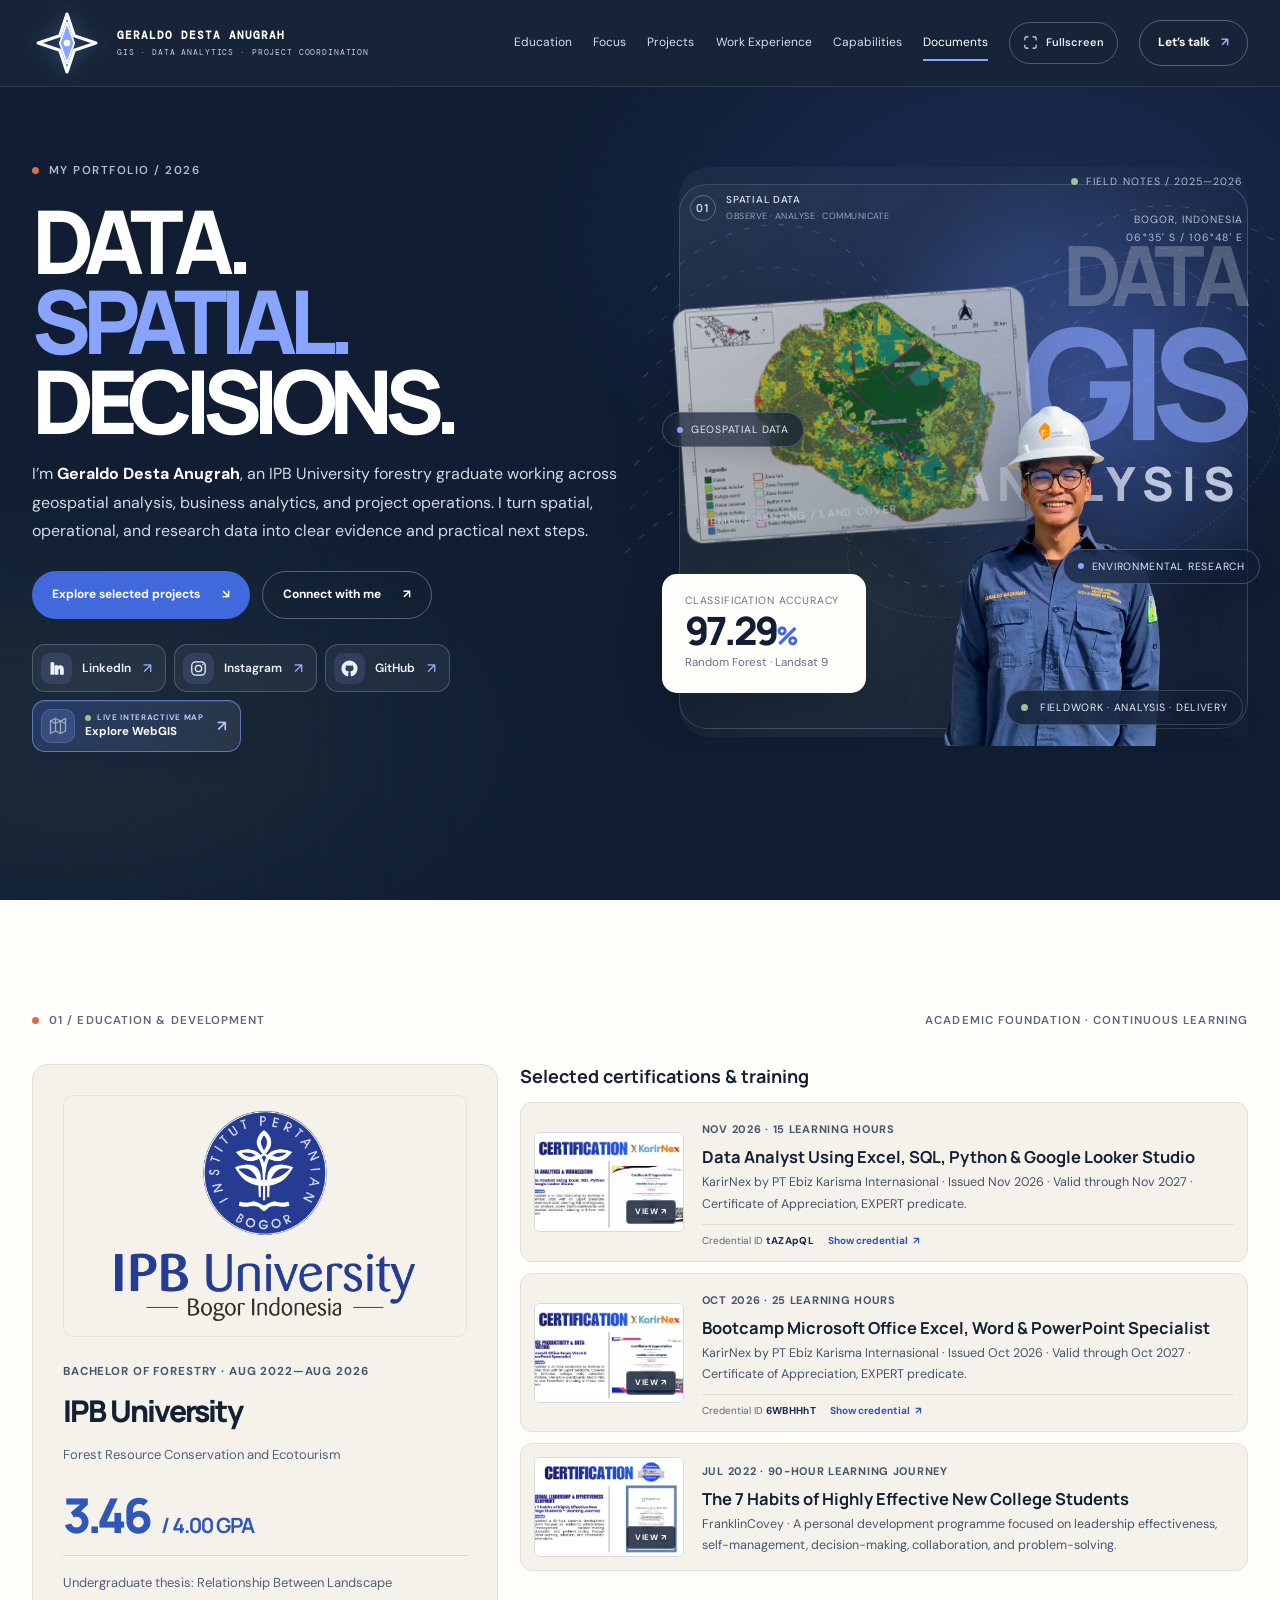
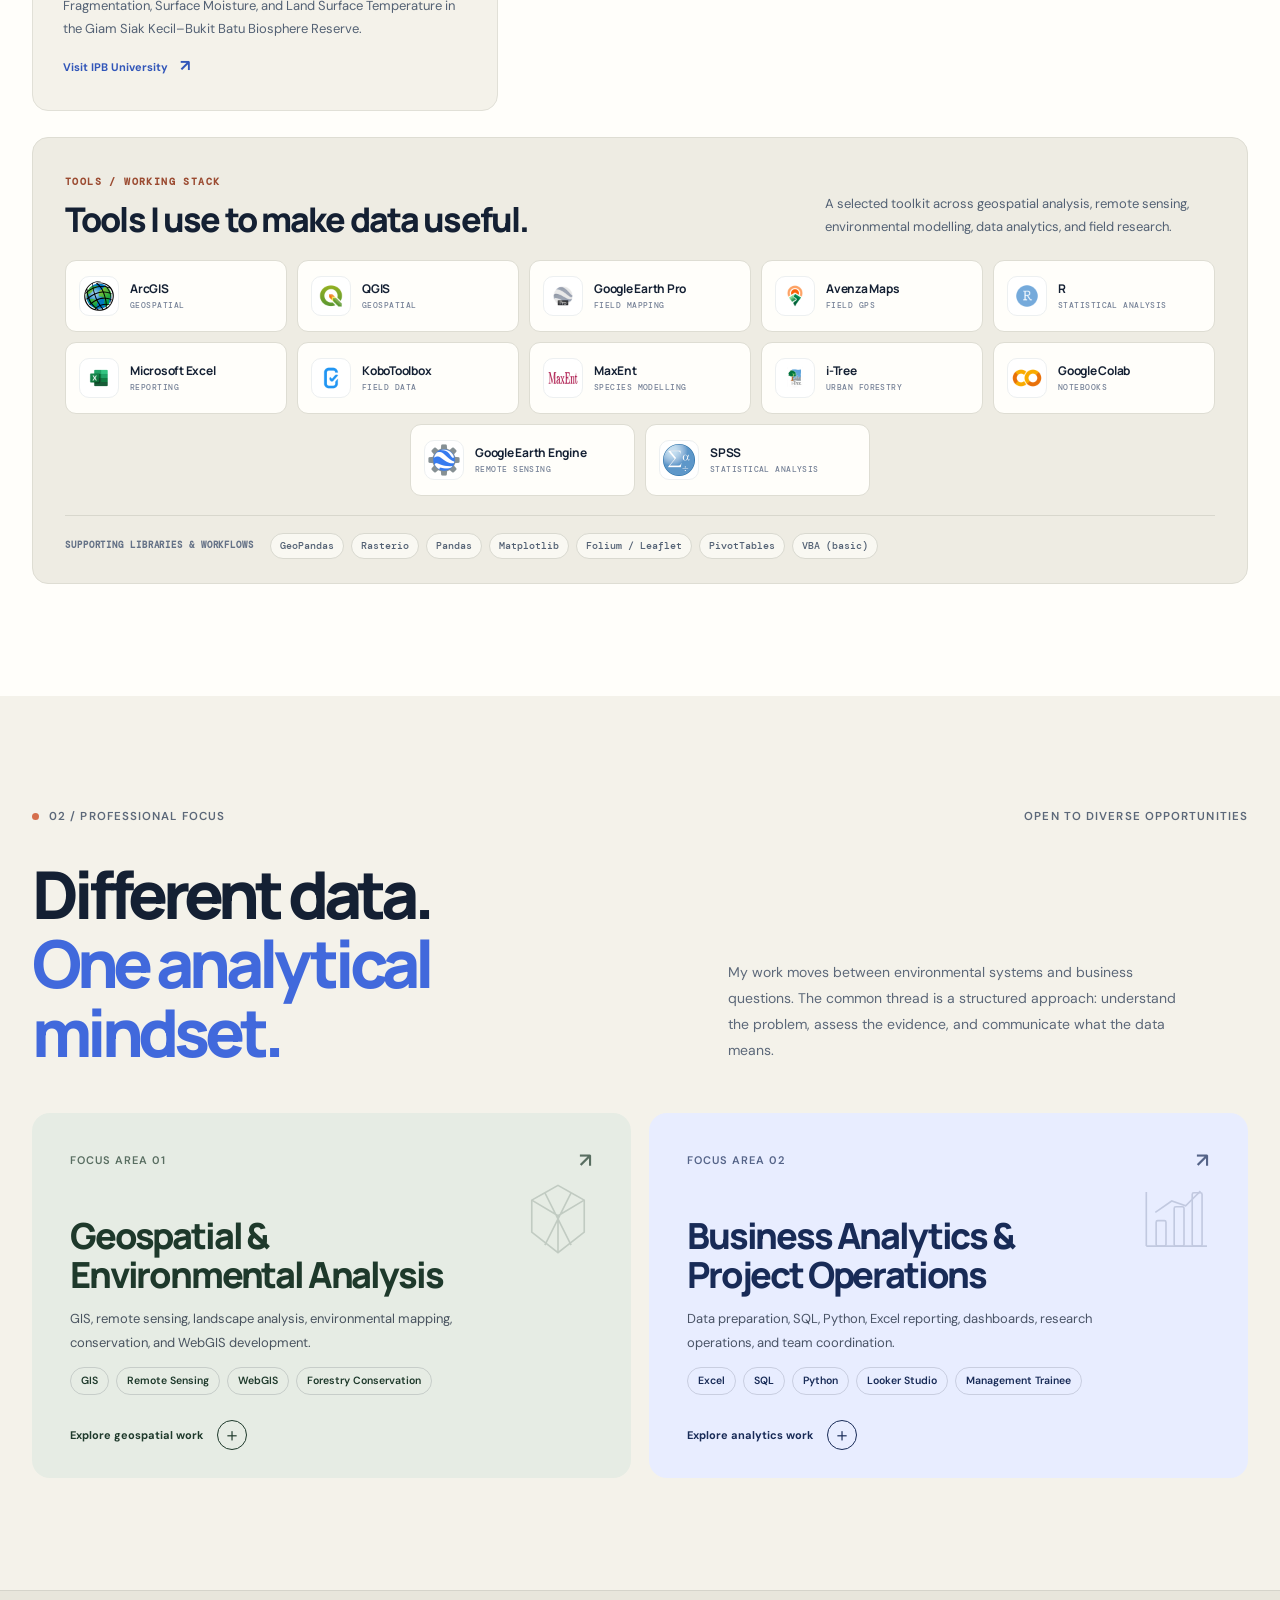
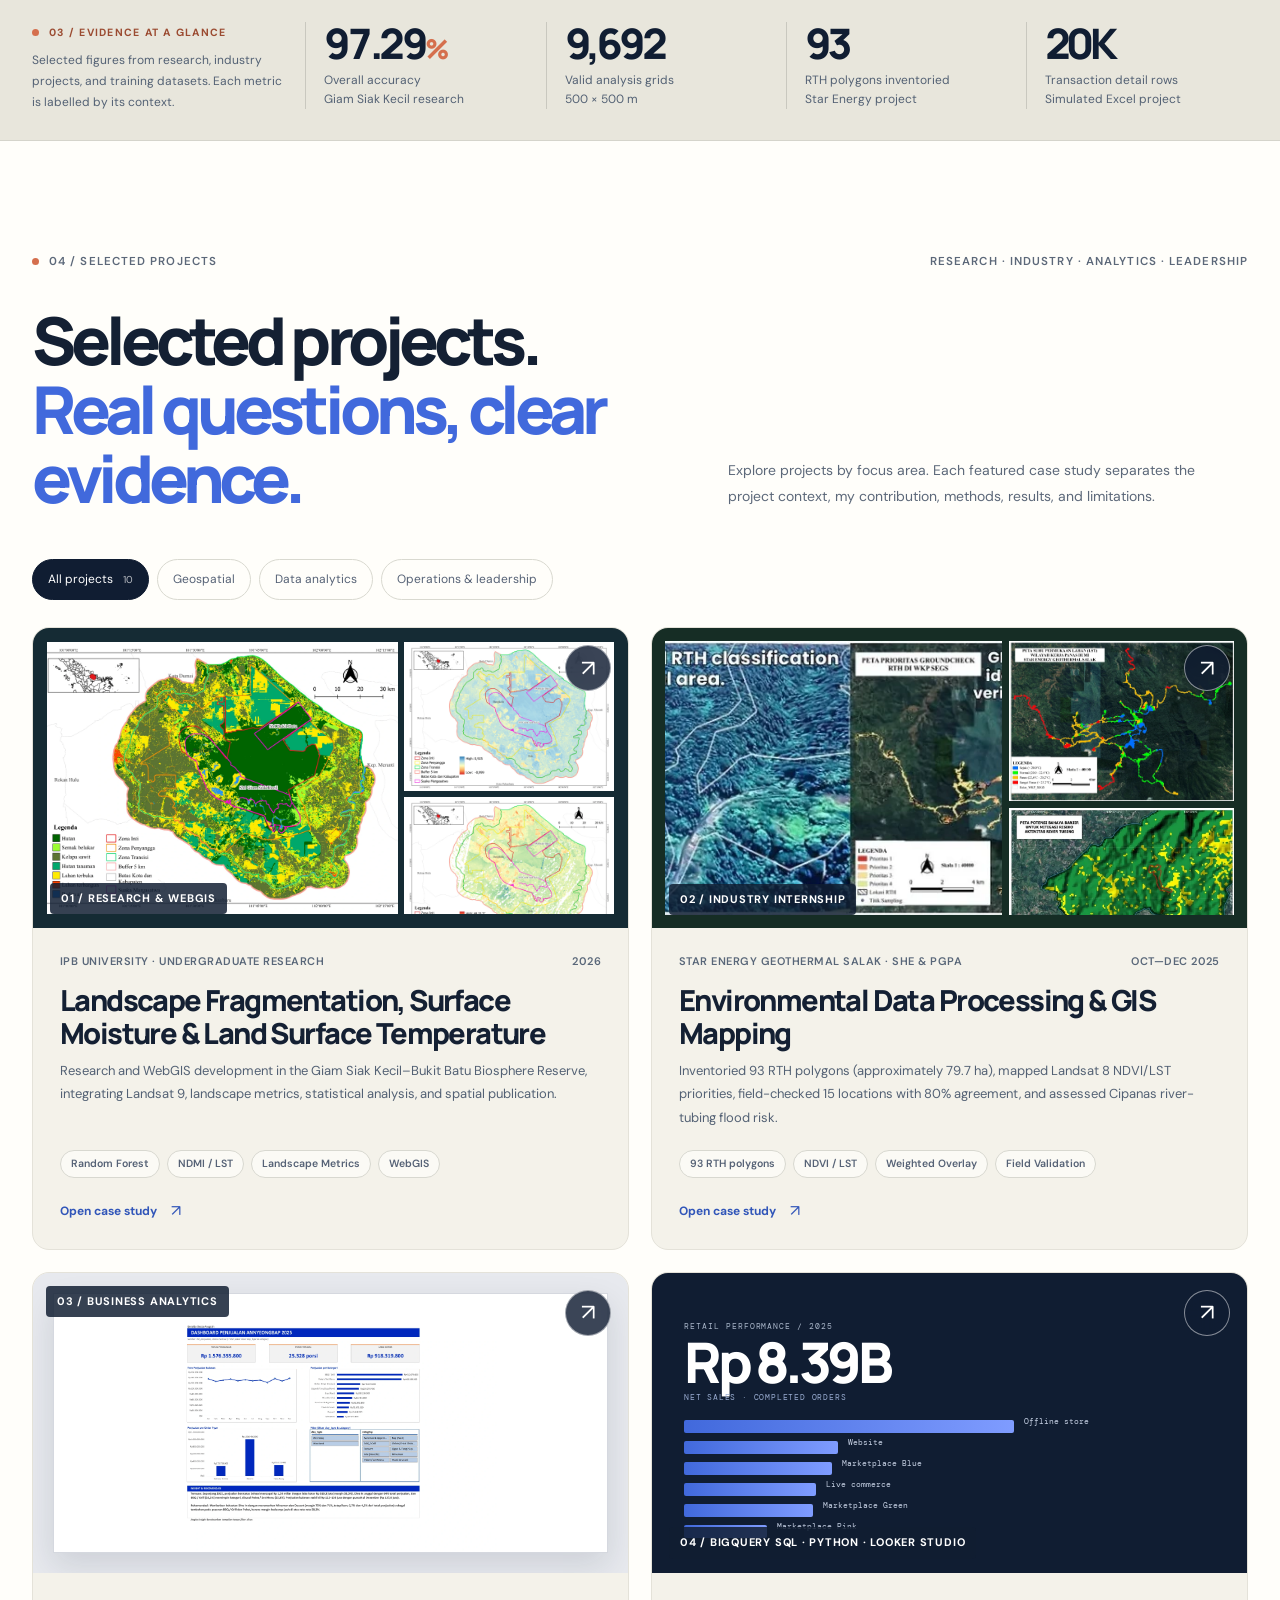
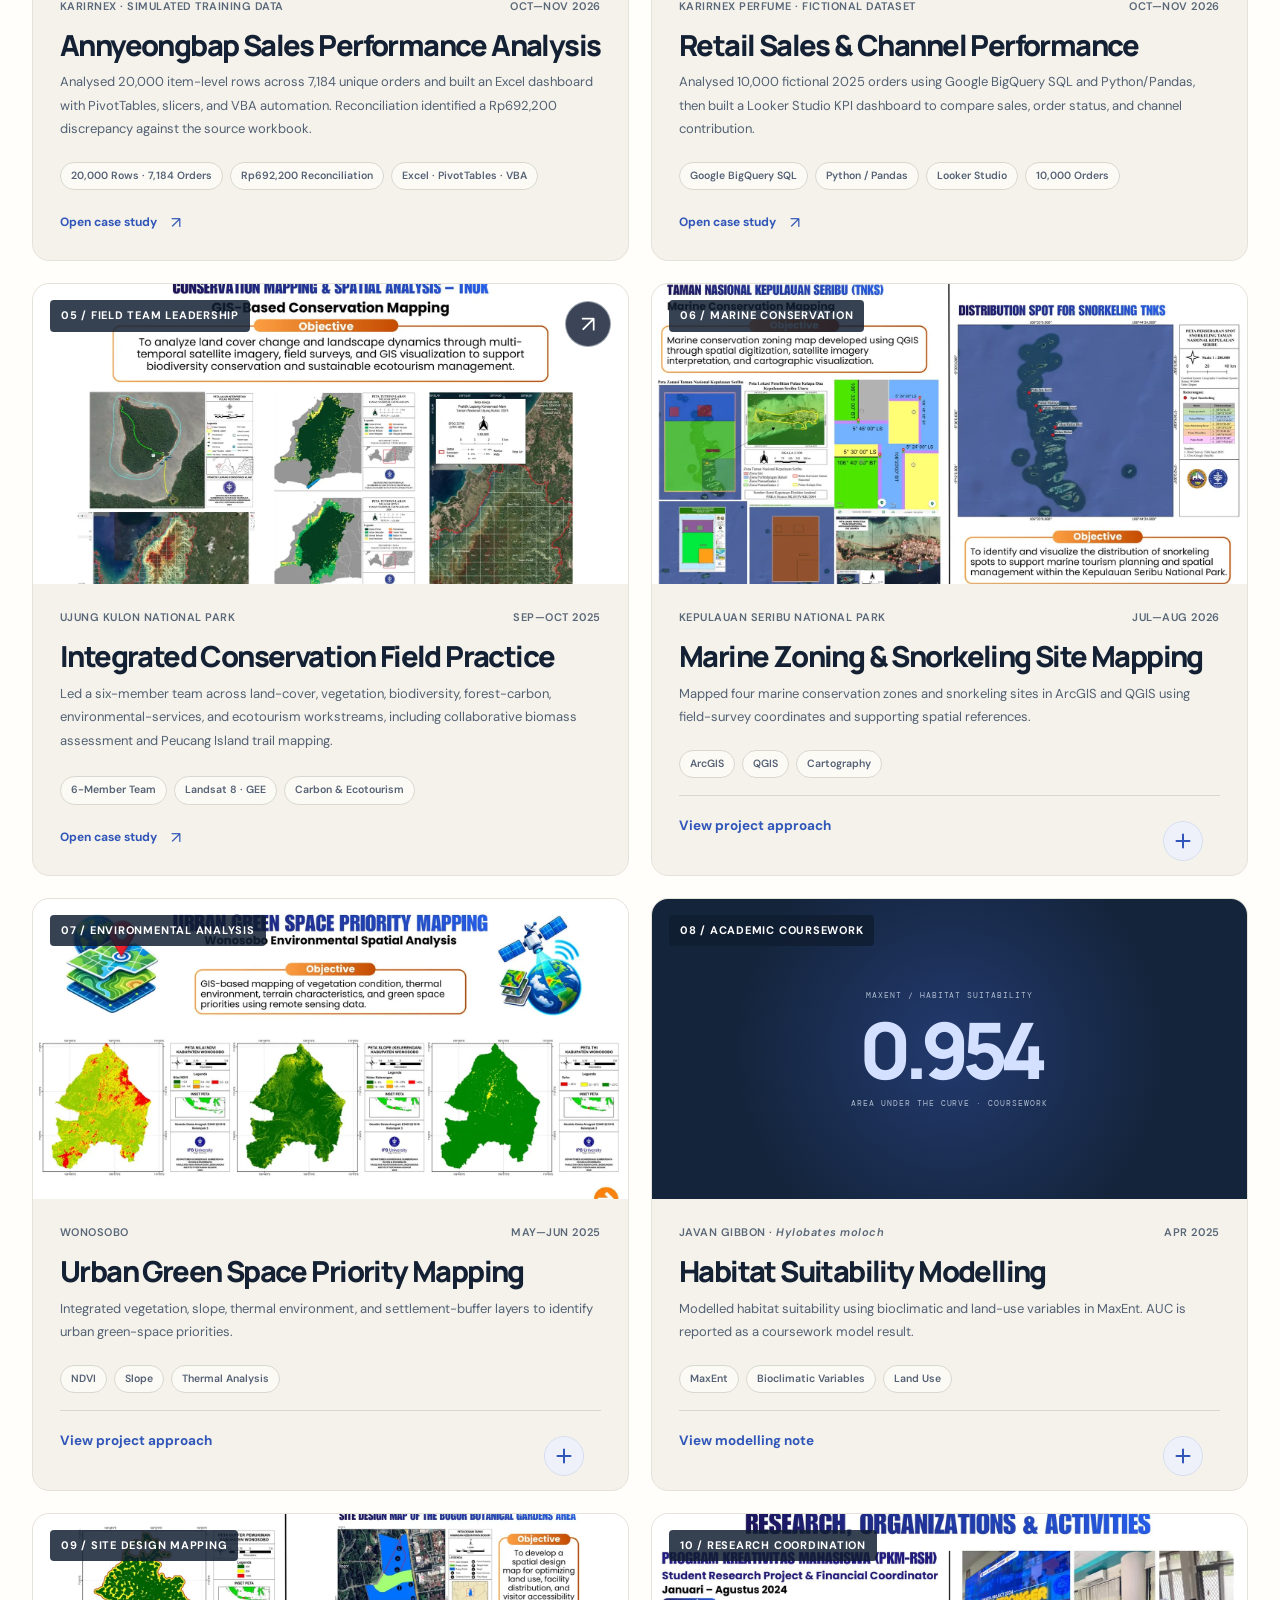
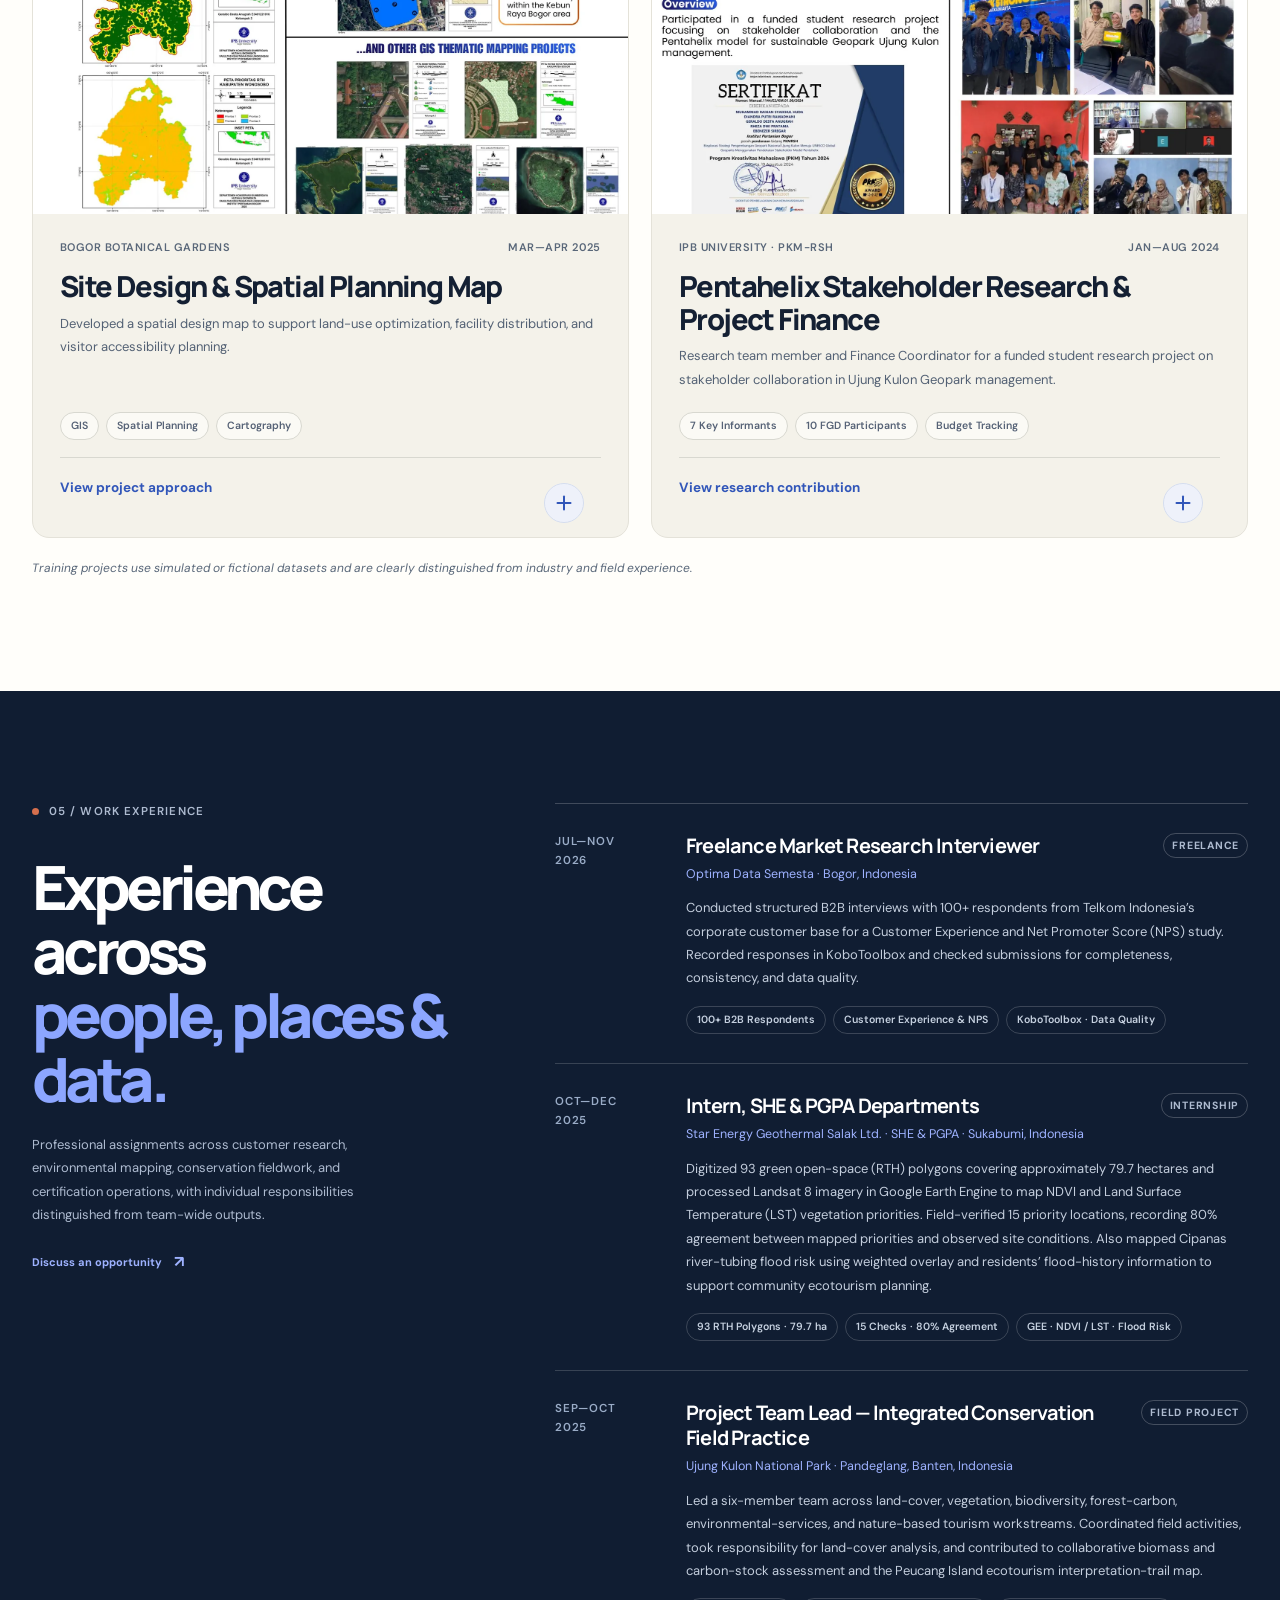
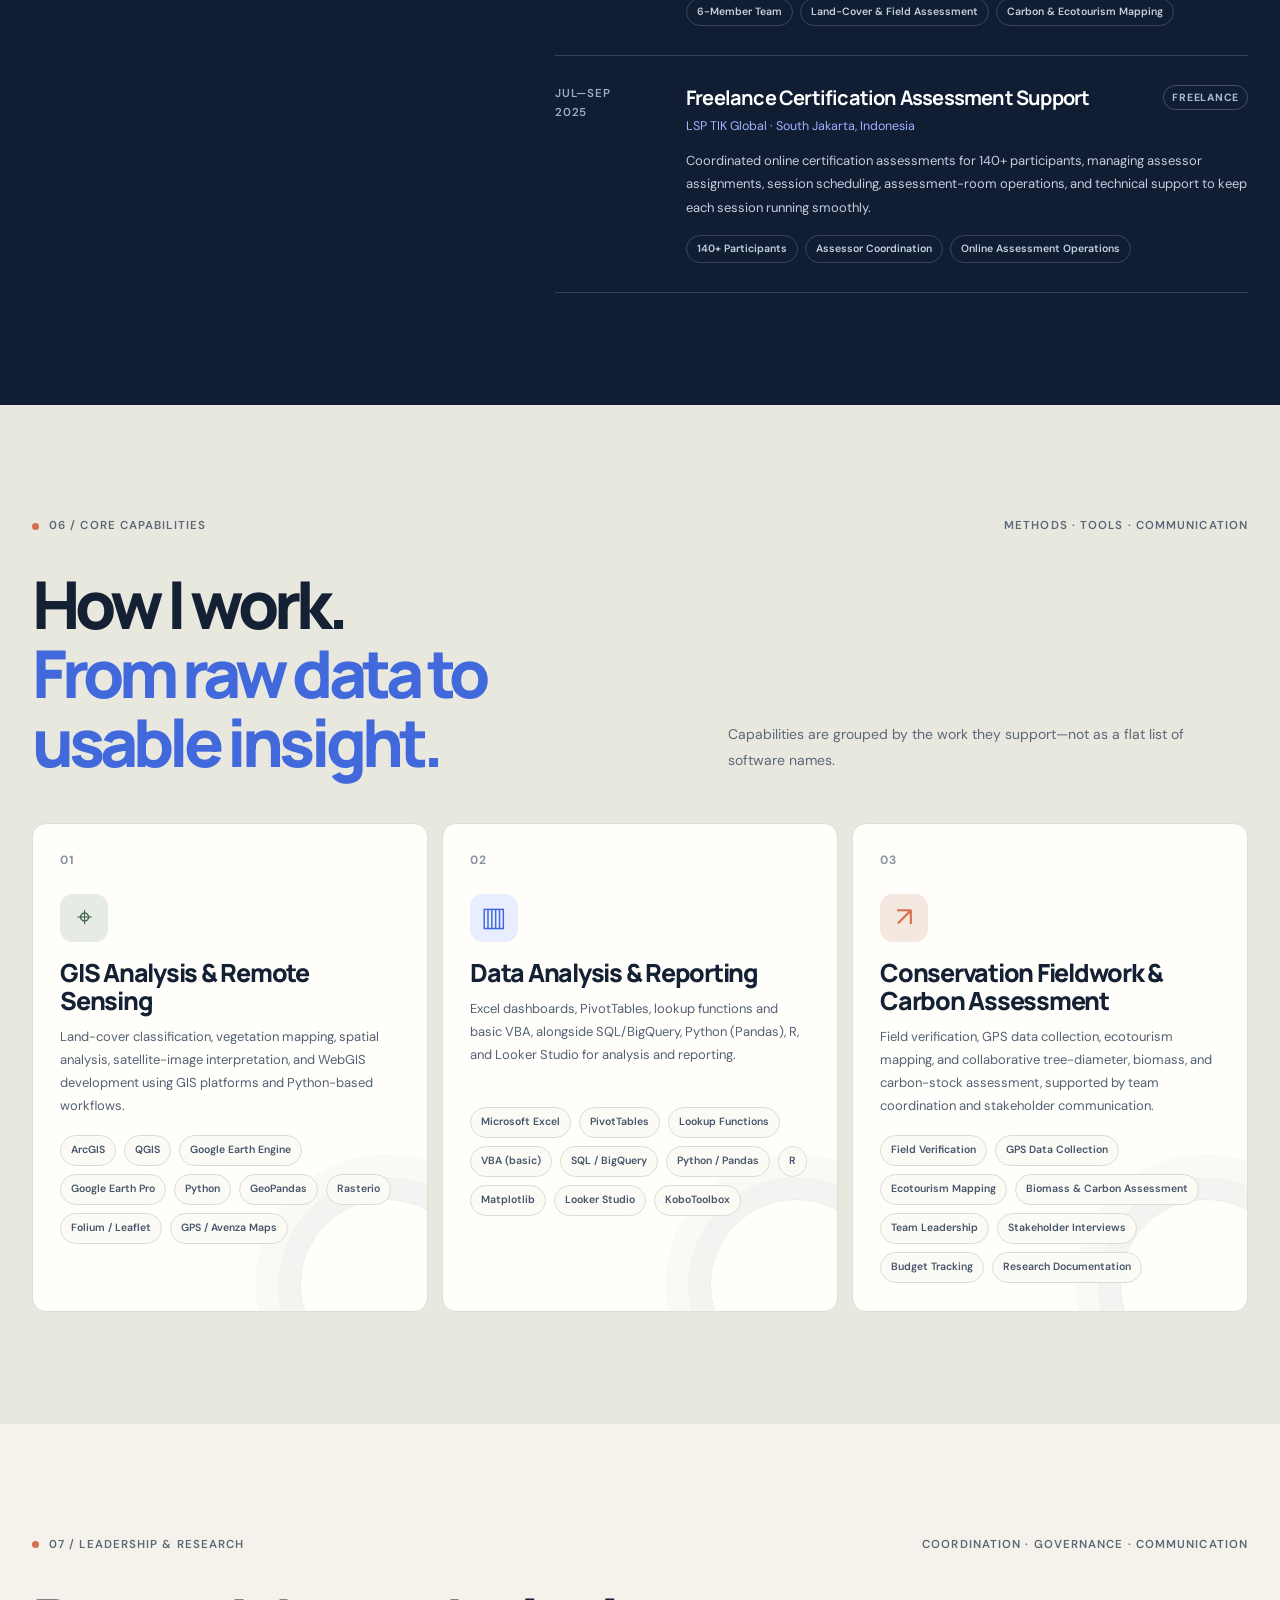
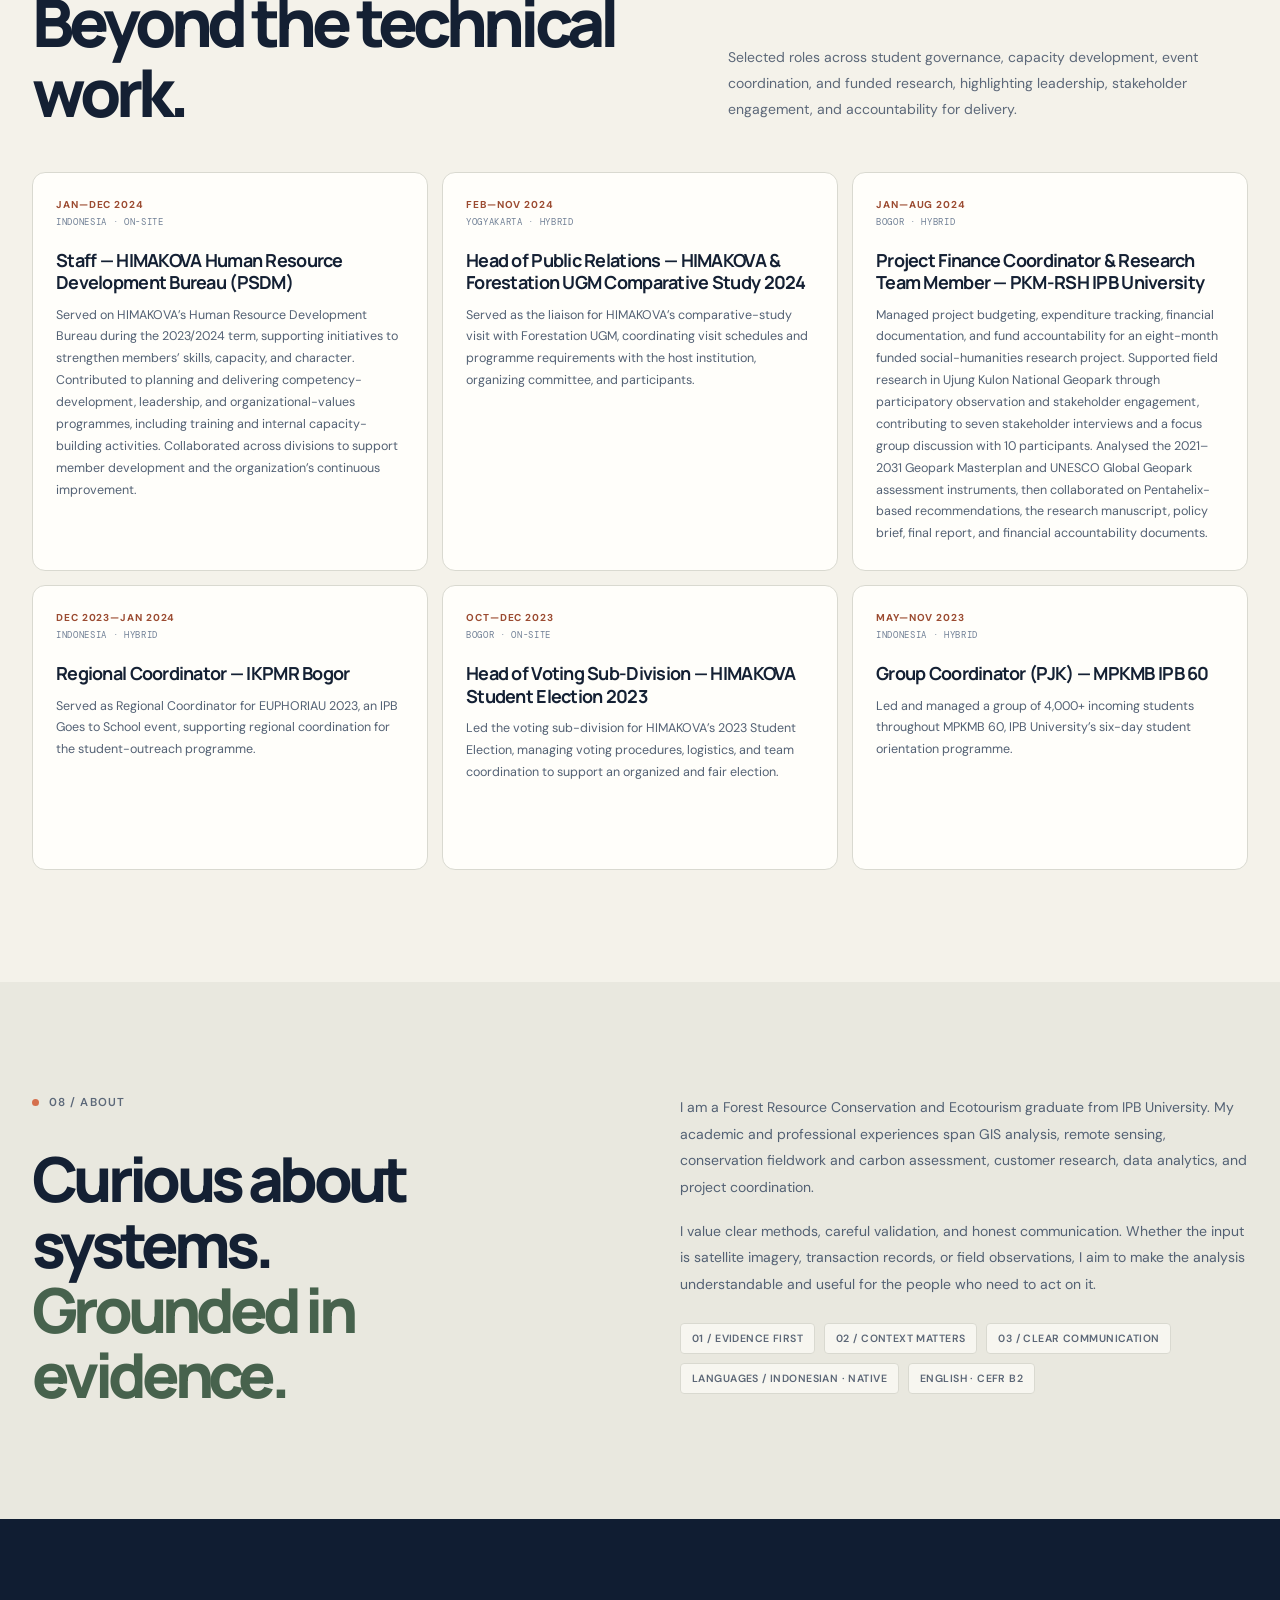
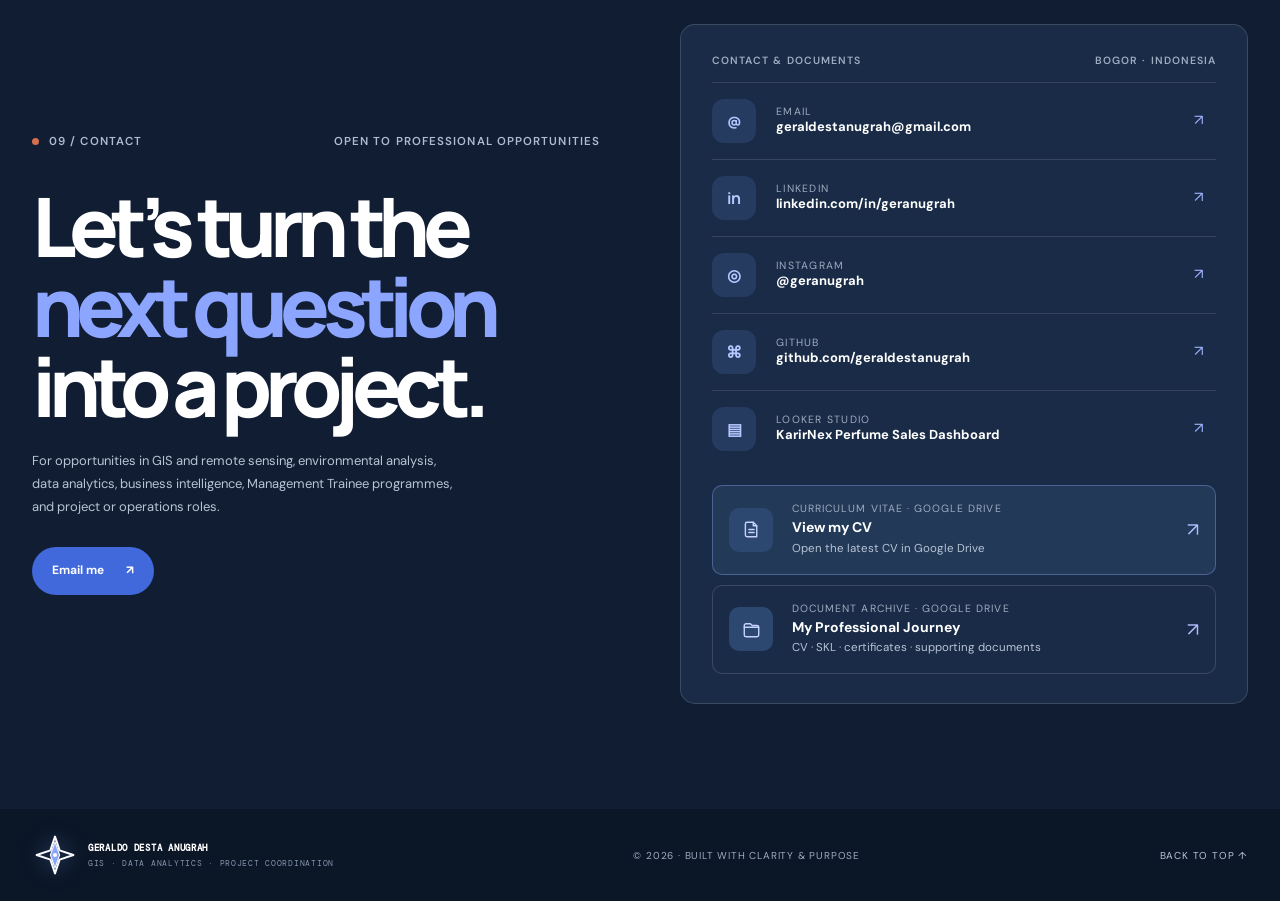
==== commit d3c417b8: "Add fullscreen navigation control" ====
--- a/index.html
+++ b/index.html
@@ -46,7 +46,17 @@
       </a>
       <button class="menu-toggle" type="button" aria-label="Open navigation" aria-expanded="false" aria-controls="primary-nav"><span></span><span></span></button>
       <nav class="primary-nav" id="primary-nav" aria-label="Primary navigation">
-        <a href="#education">Education</a><a href="#pathways">Focus</a><a href="#work">Projects</a><a href="#experience">Work Experience</a><a href="#capabilities">Capabilities</a><a href="#contact">Documents</a><a class="nav-contact" href="#contact">Let’s talk <span aria-hidden="true">↗</span></a>
+        <a href="#education">Education</a><a href="#pathways">Focus</a><a href="#work">Projects</a><a href="#experience">Work Experience</a><a href="#capabilities">Capabilities</a><a href="#contact">Documents</a><button class="nav-fullscreen" id="fullscreen-toggle" type="button"
+            aria-label="Enter fullscreen" aria-pressed="false" title="Enter fullscreen">
+            <svg class="fullscreen-icon-enter" viewBox="0 0 24 24" aria-hidden="true" focusable="false">
+              <path d="M8 3H5a2 2 0 0 0-2 2v3M16 3h3a2 2 0 0 1 2 2v3M21 16v3a2 2 0 0 1-2 2h-3M3 16v3a2 2 0 0 0 2 2h3"/>
+            </svg>
+            <svg class="fullscreen-icon-exit" viewBox="0 0 24 24" aria-hidden="true" focusable="false">
+              <path d="M8 3v5H3M16 3v5h5M3 16h5v5M21 16h-5v5"/>
+            </svg>
+            <span class="fullscreen-label">Fullscreen</span>
+          </button>
+          <a class="nav-contact" href="#contact">Let’s talk <span aria-hidden="true">↗</span></a>
       </nav>
     </div>
   </header>
@@ -448,5 +458,50 @@
     <p id="lightbox-caption"></p>
   </dialog>
   <script src="assets/js/main.js"></script>
+  <script>
+    (() => {
+      const fullscreenButton = document.getElementById('fullscreen-toggle');
+      if (!fullscreenButton) return;
+
+      const root = document.documentElement;
+      const isSupported =
+        typeof root.requestFullscreen === 'function' &&
+        typeof document.exitFullscreen === 'function';
+
+      if (!isSupported) {
+        fullscreenButton.hidden = true;
+        return;
+      }
+
+      const label = fullscreenButton.querySelector('.fullscreen-label');
+
+      const updateFullscreenButton = () => {
+        const isFullscreen = Boolean(document.fullscreenElement);
+        const buttonLabel = isFullscreen ? 'Exit fullscreen' : 'Fullscreen';
+
+        fullscreenButton.setAttribute('aria-pressed', String(isFullscreen));
+        fullscreenButton.setAttribute('aria-label', isFullscreen ? 'Exit fullscreen' : 'Enter fullscreen');
+        fullscreenButton.setAttribute('title', isFullscreen ? 'Exit fullscreen' : 'Enter fullscreen');
+        if (label) label.textContent = buttonLabel;
+      };
+
+      fullscreenButton.addEventListener('click', async () => {
+        try {
+          if (document.fullscreenElement) {
+            await document.exitFullscreen();
+          } else {
+            await root.requestFullscreen({ navigationUI: 'hide' });
+          }
+        } catch (error) {
+          console.warn('Fullscreen could not be activated:', error);
+        }
+      });
+
+      document.addEventListener('fullscreenchange', updateFullscreenButton);
+      document.addEventListener('fullscreenerror', updateFullscreenButton);
+      updateFullscreenButton();
+    })();
+  </script>
+
 </body>
 </html>
--- a/assets/css/styles.css
+++ b/assets/css/styles.css
@@ -1017,3 +1017,69 @@
 @media(prefers-reduced-motion:reduce){
   .brand-mark .compass-needle{animation:none}
 }
+
+
+/* Fullscreen control — matches the portfolio's compact navy navigation. */
+.nav-fullscreen{
+  display:inline-flex;
+  align-items:center;
+  justify-content:center;
+  gap:8px;
+  min-height:42px;
+  padding:0 13px;
+  border:1px solid rgba(255,255,255,.25);
+  border-radius:999px;
+  background:transparent;
+  color:#e3eaf5;
+  font:600 11px/1 var(--sans);
+  white-space:nowrap;
+  cursor:pointer;
+  transition:background .2s ease,border-color .2s ease,color .2s ease,transform .2s ease;
+}
+.nav-fullscreen:hover{
+  color:#fff;
+  border-color:rgba(158,178,255,.8);
+  background:rgba(140,166,255,.12);
+  transform:translateY(-1px);
+}
+.nav-fullscreen svg{
+  display:block;
+  width:15px;
+  height:15px;
+  flex:0 0 15px;
+  fill:none;
+  stroke:currentColor;
+  stroke-width:1.7;
+  stroke-linecap:round;
+  stroke-linejoin:round;
+}
+.nav-fullscreen .fullscreen-icon-exit{display:none}
+.nav-fullscreen[aria-pressed="true"] .fullscreen-icon-enter{display:none}
+.nav-fullscreen[aria-pressed="true"] .fullscreen-icon-exit{display:block}
+.nav-fullscreen:focus-visible{
+  outline:2px solid #aebfff;
+  outline-offset:4px;
+}
+.nav-fullscreen[hidden]{display:none!important}
+
+@media (min-width:981px) and (max-width:1120px){
+  .nav-fullscreen{width:38px;padding:0;gap:0}
+  .nav-fullscreen .fullscreen-label{display:none}
+}
+@media (max-width:980px){
+  .primary-nav .nav-fullscreen{
+    justify-content:center;
+    width:100%;
+    min-height:44px;
+    margin-top:12px;
+    padding:0 14px;
+    border-radius:8px;
+    font-size:13px;
+  }
+  .primary-nav .nav-fullscreen .fullscreen-label{display:inline}
+  .primary-nav .nav-fullscreen svg{width:16px;height:16px;flex-basis:16px}
+}
+@media (prefers-reduced-motion:reduce){
+  .nav-fullscreen{transition:none}
+  .nav-fullscreen:hover{transform:none}
+}
